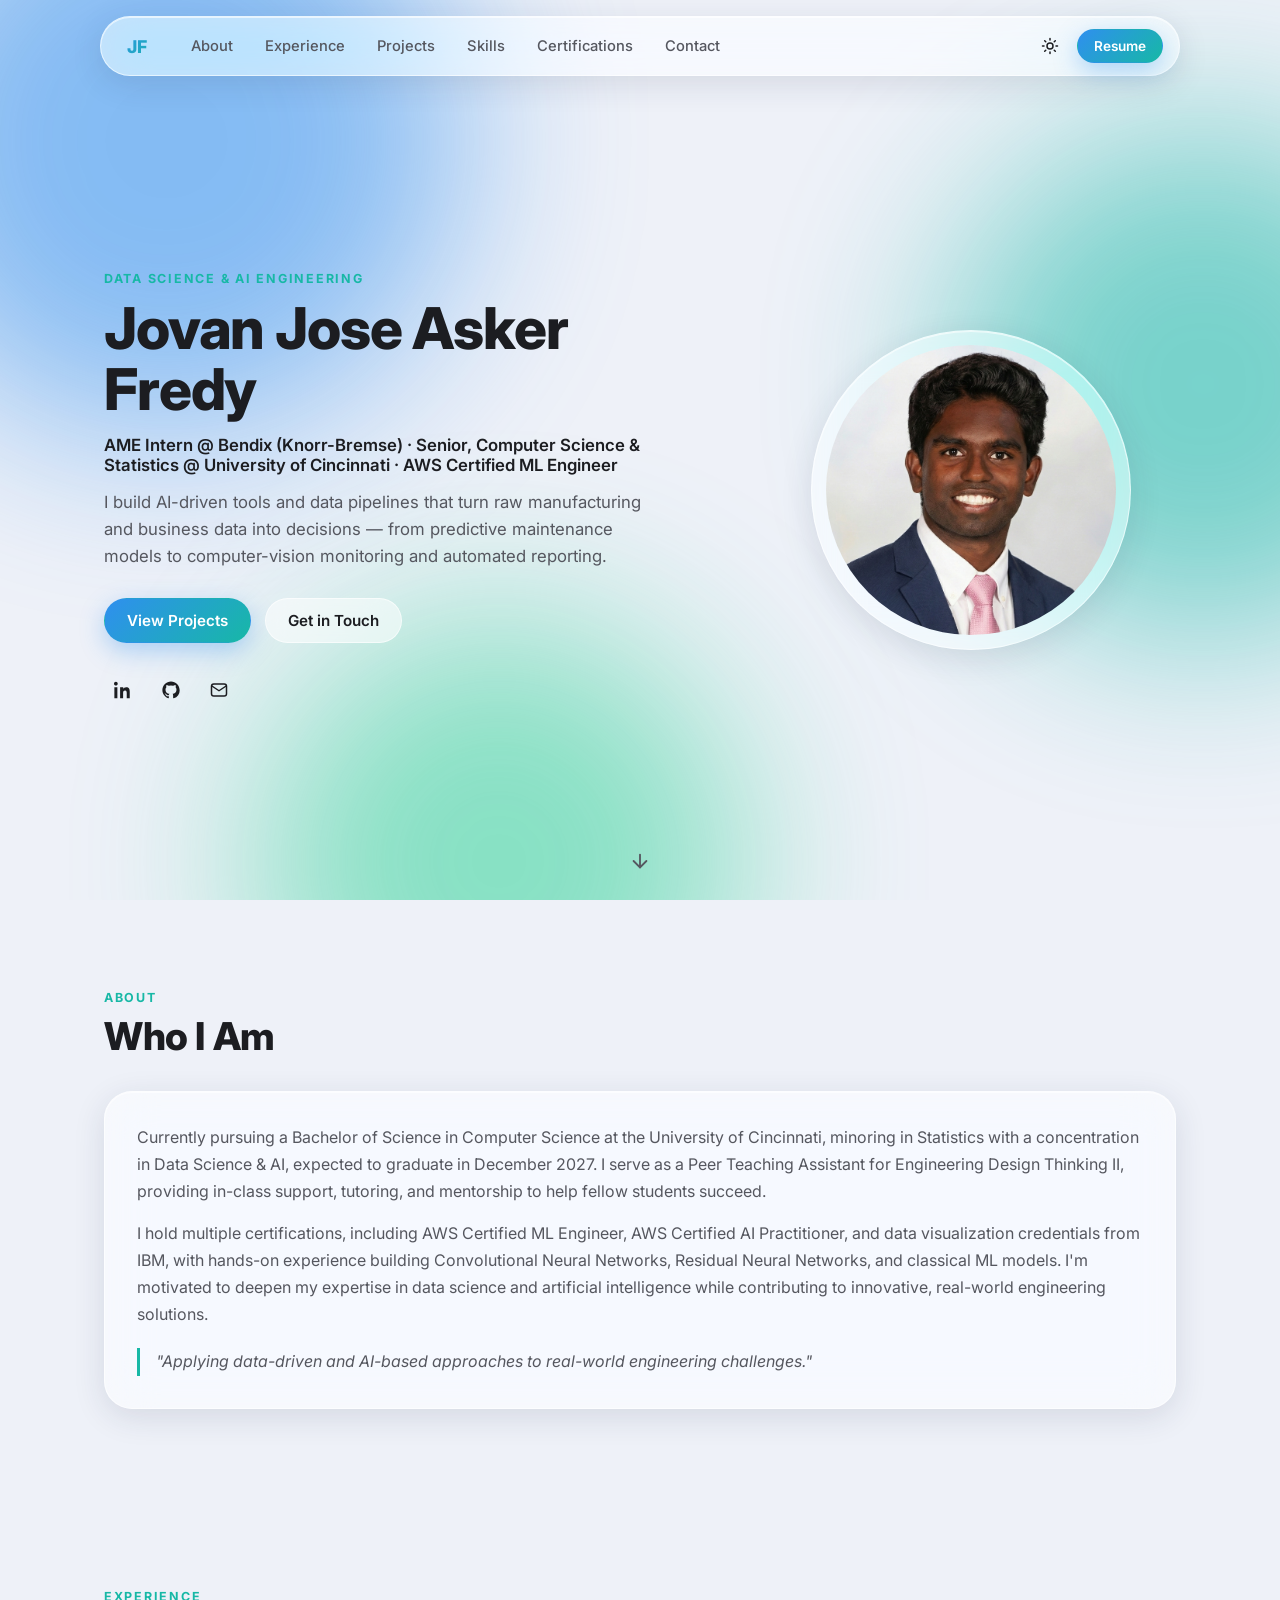
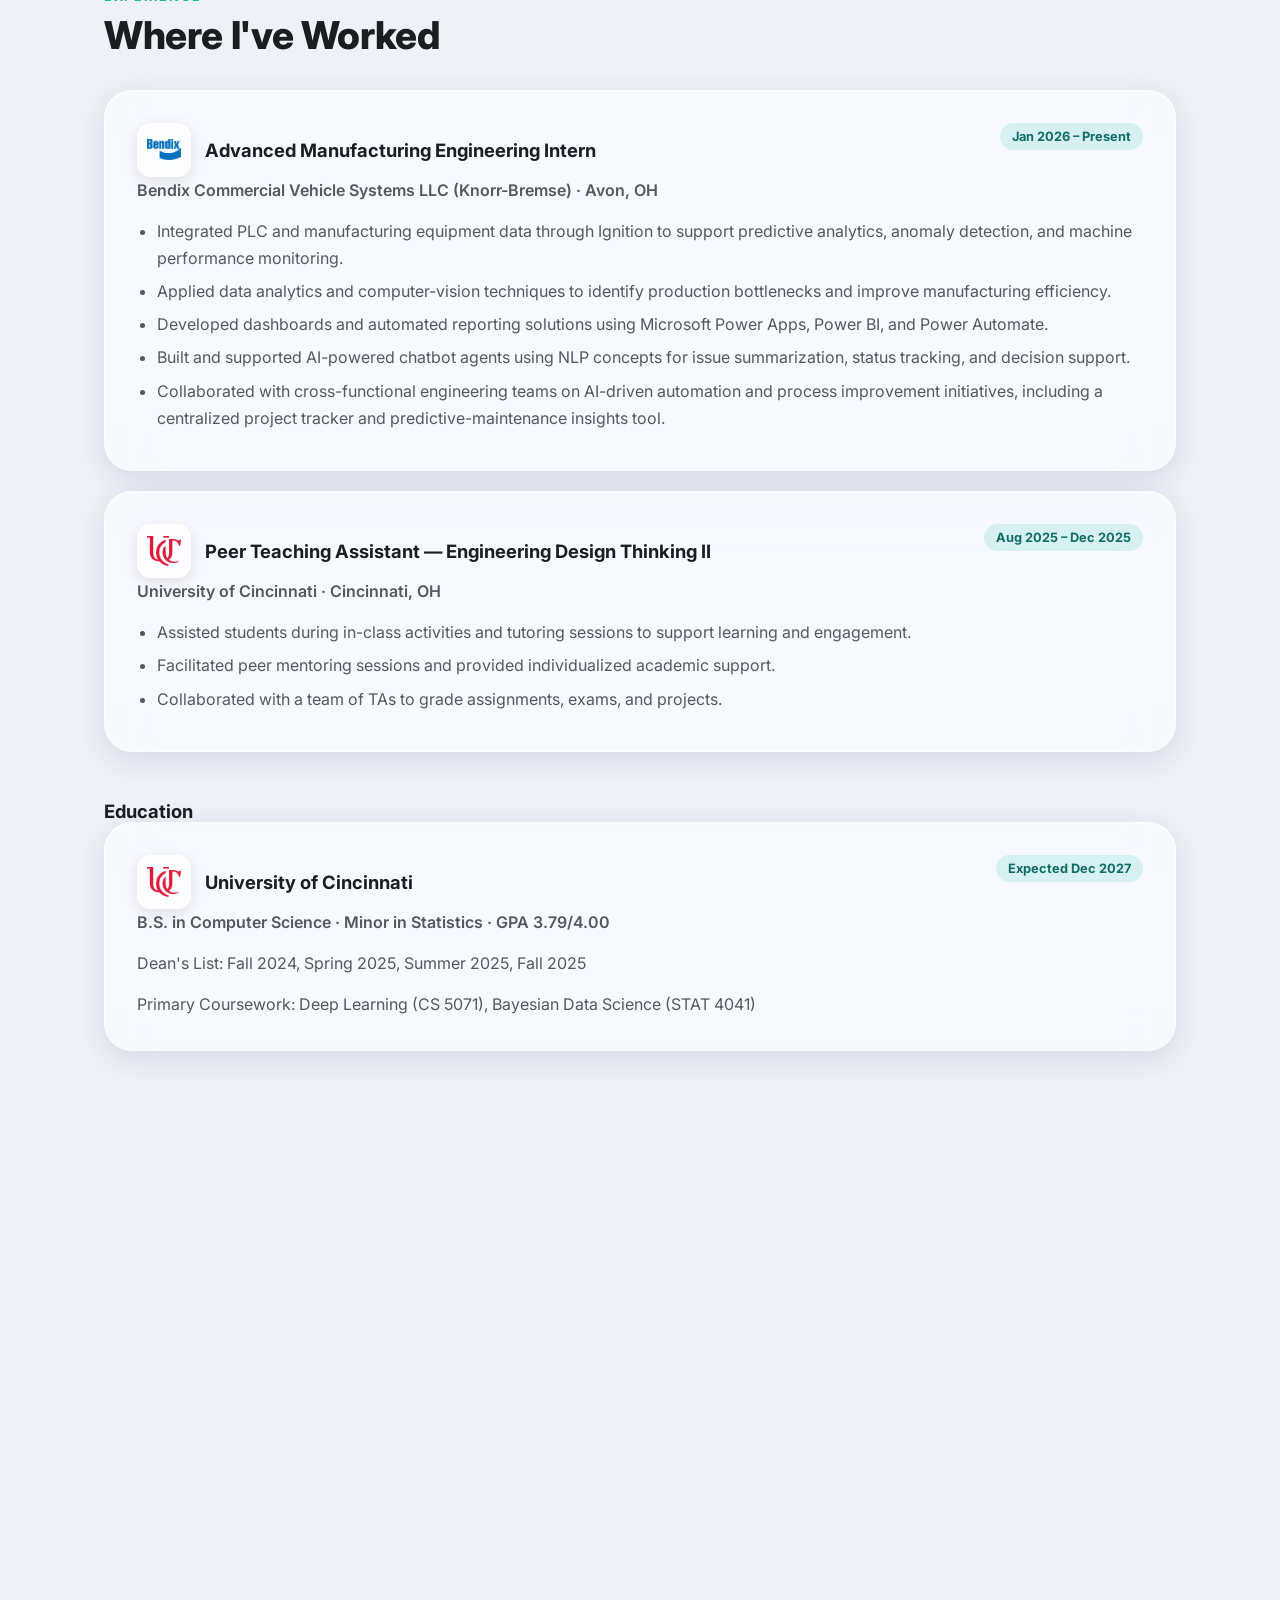
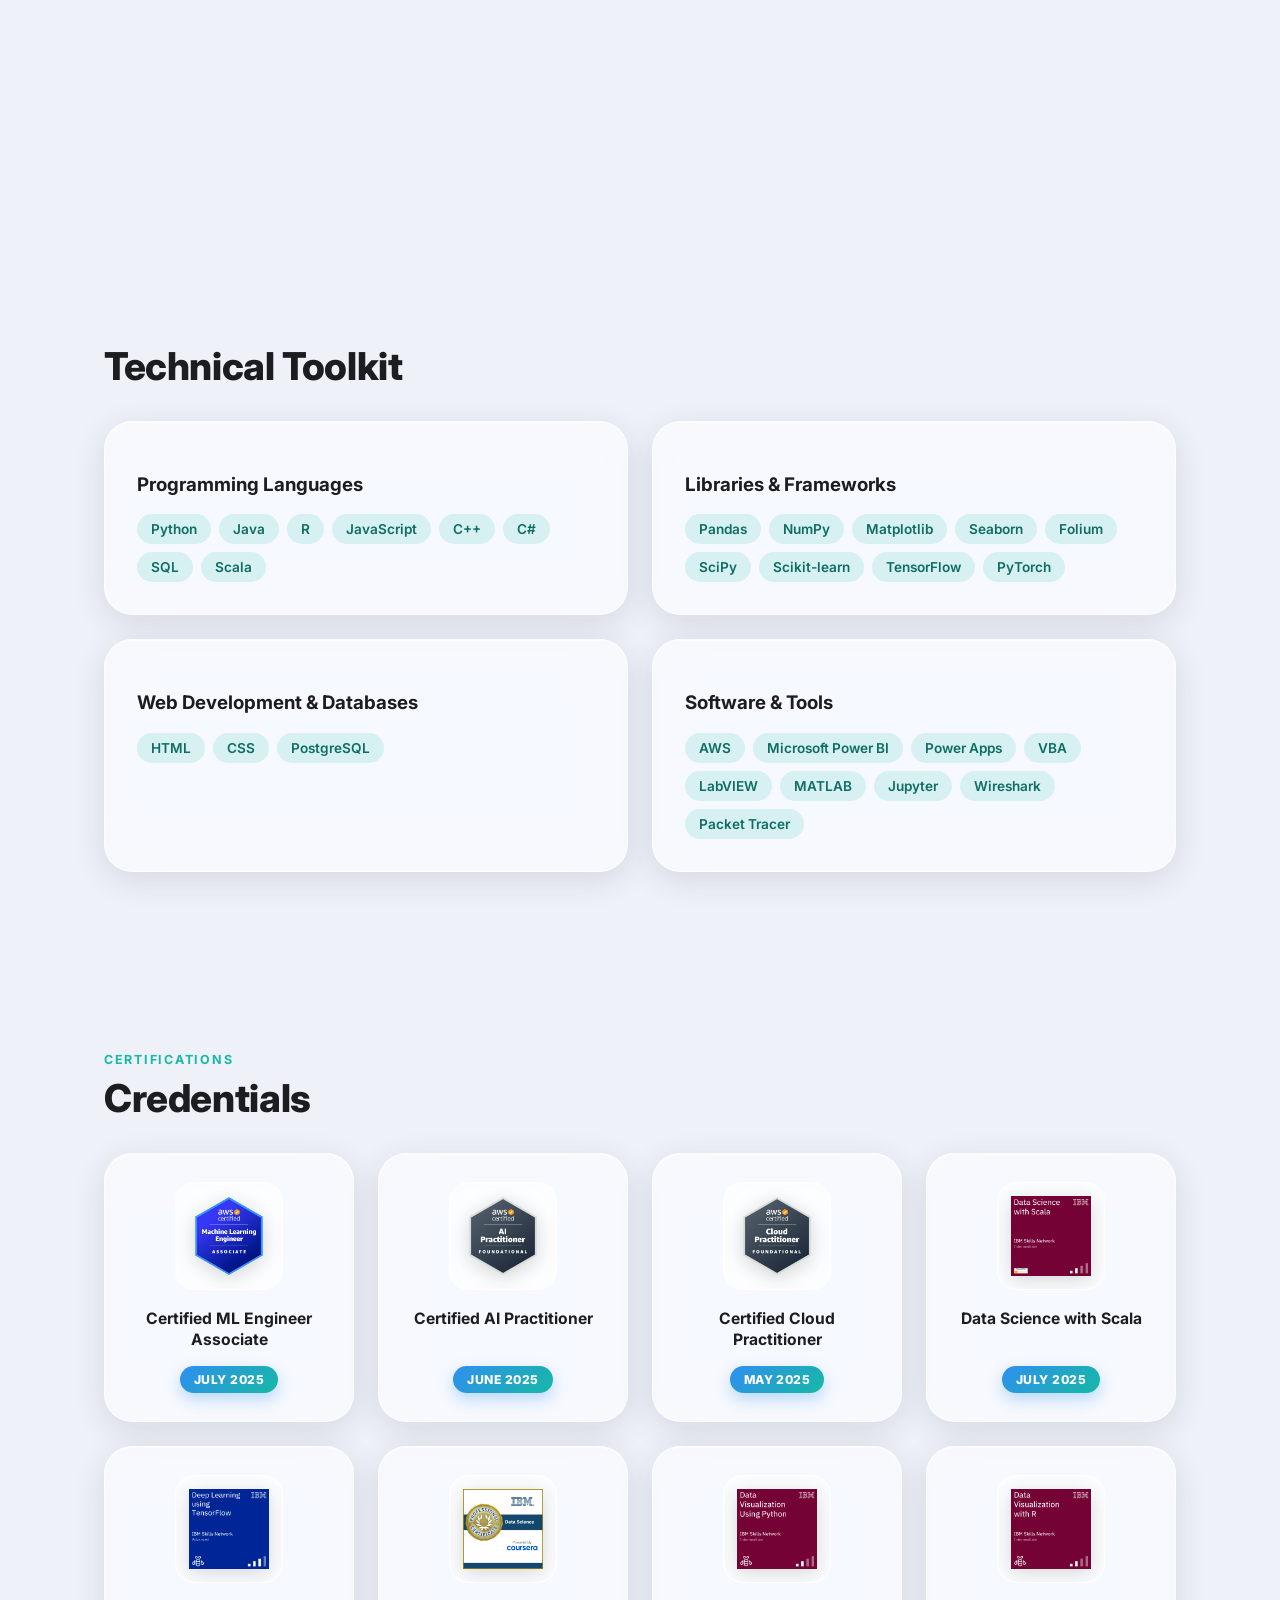
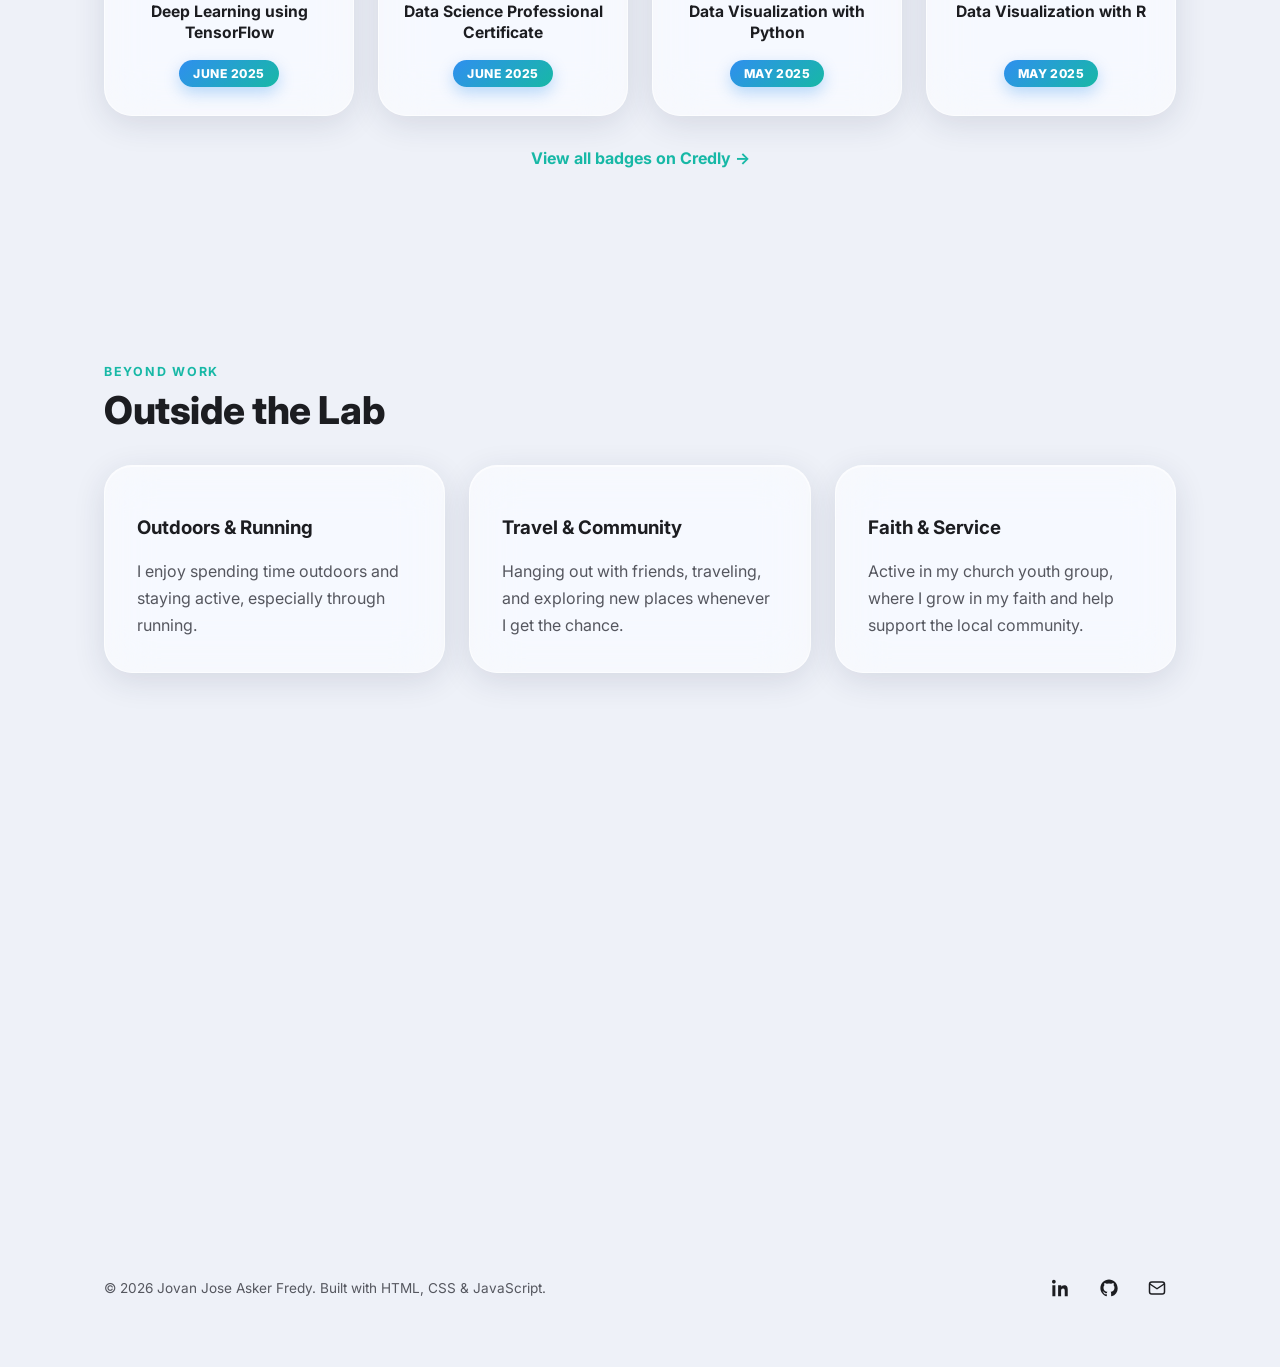
==== index.html @ 95e37590 "Link each cert badge to its specific Credly verification page Previously all 8 badges linked to the " ====
<!DOCTYPE html>
<html lang="en">
<head>
<meta charset="UTF-8">
<meta name="viewport" content="width=device-width, initial-scale=1.0">
<title>Jovan Jose Asker Fredy | Data Science &amp; AI Engineer</title>
<meta name="description" content="Portfolio of Jovan Jose Asker Fredy — Computer Science student at the University of Cincinnati, AWS Certified ML Engineer, and Advanced Manufacturing Engineering Intern at Bendix (Knorr-Bremse), specializing in AI, data science, and machine learning.">
<meta name="keywords" content="Jovan Jose Asker Fredy, Jovan Fredy, Jovan Asker, Data Scientist, AI Engineer, Machine Learning Engineer, University of Cincinnati, Bendix, Knorr-Bremse, AWS Certified, Computer Science">
<meta name="author" content="Jovan Jose Asker Fredy">
<meta name="robots" content="index, follow">
<link rel="canonical" href="https://jovanjose02.github.io/Personal_Projects/">

<!-- Open Graph -->
<meta property="og:type" content="profile">
<meta property="og:title" content="Jovan Jose Asker Fredy | Data Science & AI Engineer">
<meta property="og:description" content="Computer Science student at the University of Cincinnati, AWS Certified ML Engineer, and Advanced Manufacturing Engineering Intern at Bendix (Knorr-Bremse).">
<meta property="og:url" content="https://jovanjose02.github.io/Personal_Projects/">
<meta property="og:image" content="https://jovanjose02.github.io/Personal_Projects/assets/images/headshot-placeholder.svg">
<meta property="og:site_name" content="Jovan Jose Asker Fredy">

<!-- Twitter -->
<meta name="twitter:card" content="summary_large_image">
<meta name="twitter:title" content="Jovan Jose Asker Fredy | Data Science & AI Engineer">
<meta name="twitter:description" content="Computer Science student, AWS Certified ML Engineer, and AI/Data Science practitioner.">
<meta name="twitter:image" content="https://jovanjose02.github.io/Personal_Projects/assets/images/headshot-placeholder.svg">

<link rel="icon" type="image/svg+xml" href="assets/images/favicon.svg">
<link rel="stylesheet" href="assets/css/style.css">

<link rel="preconnect" href="https://fonts.googleapis.com">
<link rel="preconnect" href="https://fonts.gstatic.com" crossorigin>
<link href="https://fonts.googleapis.com/css2?family=Inter:wght@400;500;600;700;800&display=swap" rel="stylesheet">

<script type="application/ld+json">
{
  "@context": "https://schema.org",
  "@type": "Person",
  "name": "Jovan Jose Asker Fredy",
  "alternateName": "Jovan Fredy",
  "url": "https://jovanjose02.github.io/Personal_Projects/",
  "image": "https://jovanjose02.github.io/Personal_Projects/assets/images/headshot-placeholder.svg",
  "jobTitle": "Advanced Manufacturing Engineering Intern",
  "worksFor": {
    "@type": "Organization",
    "name": "Bendix Commercial Vehicle Systems (Knorr-Bremse)"
  },
  "alumniOf": {
    "@type": "CollegeOrUniversity",
    "name": "University of Cincinnati"
  },
  "email": "mailto:jovan.asker@gmail.com",
  "sameAs": [
    "https://www.linkedin.com/in/joseaskerfredy-jovan/",
    "https://github.com/JovanJose02",
    "https://www.credly.com/users/jovan-jose-asker-fredy/badges"
  ]
}
</script>
</head>
<body>

<div class="bg-aurora" aria-hidden="true">
  <span class="blob blob-1"></span>
  <span class="blob blob-2"></span>
  <span class="blob blob-3"></span>
</div>

<a class="skip-link" href="#main">Skip to content</a>

<header class="nav-wrap">
  <nav class="glass nav" aria-label="Primary">
    <a href="#top" class="brand">JF</a>
    <button class="nav-toggle" id="navToggle" aria-expanded="false" aria-controls="navLinks" aria-label="Toggle navigation menu">
      <span></span><span></span><span></span>
    </button>
    <ul class="nav-links" id="navLinks">
      <li><a href="#about">About</a></li>
      <li><a href="#experience">Experience</a></li>
      <li><a href="#projects">Projects</a></li>
      <li><a href="#skills">Skills</a></li>
      <li><a href="#certifications">Certifications</a></li>
      <li><a href="#contact">Contact</a></li>
    </ul>
    <div class="nav-actions">
      <button class="icon-btn" id="themeToggle" aria-label="Toggle light and dark mode" title="Toggle theme">
        <svg class="icon-sun" viewBox="0 0 24 24" fill="none" stroke="currentColor" stroke-width="2" stroke-linecap="round"><circle cx="12" cy="12" r="4"/><path d="M12 2v2M12 20v2M4.93 4.93l1.41 1.41M17.66 17.66l1.41 1.41M2 12h2M20 12h2M4.93 19.07l1.41-1.41M17.66 6.34l1.41-1.41"/></svg>
        <svg class="icon-moon" viewBox="0 0 24 24" fill="none" stroke="currentColor" stroke-width="2" stroke-linecap="round"><path d="M21 12.79A9 9 0 1 1 11.21 3 7 7 0 0 0 21 12.79Z"/></svg>
      </button>
      <a class="btn btn-primary btn-sm" href="assets/resume/resume.pdf" download>Resume</a>
    </div>
  </nav>
</header>

<main id="main">

  <!-- HERO -->
  <section class="hero" id="top">
    <div class="container hero-grid">
      <div class="hero-copy reveal">
        <p class="eyebrow">Data Science &amp; AI Engineering</p>
        <h1>Jovan Jose Asker Fredy</h1>
        <p class="hero-role">AME Intern @ Bendix (Knorr-Bremse) · Senior, Computer Science &amp; Statistics @ University of Cincinnati · AWS Certified ML Engineer</p>
        <p class="hero-desc">I build AI-driven tools and data pipelines that turn raw manufacturing and business data into decisions — from predictive maintenance models to computer-vision monitoring and automated reporting.</p>
        <div class="hero-cta">
          <a href="#projects" class="btn btn-primary">View Projects</a>
          <a href="#contact" class="btn btn-glass">Get in Touch</a>
        </div>
        <div class="social-row" aria-label="Social links">
          <a class="icon-btn" href="https://www.linkedin.com/in/joseaskerfredy-jovan/" target="_blank" rel="noopener" aria-label="LinkedIn">
            <svg viewBox="0 0 24 24" fill="currentColor"><path d="M4.98 3.5C4.98 4.88 3.87 6 2.5 6S0 4.88 0 3.5 1.12 1 2.5 1s2.48 1.12 2.48 2.5zM.5 8.25h4V23h-4V8.25zM8.5 8.25h3.83v2.02h.05c.53-1 1.84-2.06 3.79-2.06 4.06 0 4.81 2.67 4.81 6.14V23h-4v-6.75c0-1.61-.03-3.68-2.24-3.68-2.25 0-2.6 1.75-2.6 3.56V23h-4V8.25z"/></svg>
          </a>
          <a class="icon-btn" href="https://github.com/JovanJose02" target="_blank" rel="noopener" aria-label="GitHub">
            <svg viewBox="0 0 24 24" fill="currentColor"><path d="M12 .5C5.73.5.5 5.73.5 12c0 5.08 3.29 9.39 7.86 10.91.57.1.78-.25.78-.55v-2.1c-3.2.7-3.87-1.36-3.87-1.36-.53-1.33-1.29-1.69-1.29-1.69-1.05-.72.08-.7.08-.7 1.16.08 1.77 1.19 1.77 1.19 1.03 1.77 2.7 1.26 3.36.96.1-.75.4-1.26.73-1.55-2.55-.29-5.24-1.28-5.24-5.68 0-1.25.45-2.28 1.18-3.08-.12-.29-.51-1.46.11-3.04 0 0 .96-.31 3.15 1.18a10.9 10.9 0 0 1 5.74 0c2.19-1.49 3.15-1.18 3.15-1.18.62 1.58.23 2.75.11 3.04.74.8 1.18 1.83 1.18 3.08 0 4.41-2.69 5.38-5.25 5.67.41.36.78 1.06.78 2.14v3.17c0 .3.21.66.79.55A10.51 10.51 0 0 0 23.5 12C23.5 5.73 18.27.5 12 .5z"/></svg>
          </a>
          <a class="icon-btn" href="mailto:jovan.asker@gmail.com" aria-label="Email">
            <svg viewBox="0 0 24 24" fill="none" stroke="currentColor" stroke-width="2" stroke-linecap="round" stroke-linejoin="round"><rect x="2" y="4" width="20" height="16" rx="3"/><path d="m3 7 9 6 9-6"/></svg>
          </a>
        </div>
      </div>
      <div class="hero-visual reveal">
        <div class="glass avatar-frame">
          <img src="assets/images/headshot-placeholder.svg" alt="Jovan Jose Asker Fredy" id="headshotImg" width="320" height="320">
        </div>
      </div>
    </div>
    <a href="#about" class="scroll-cue" aria-label="Scroll to About section">
      <svg viewBox="0 0 24 24" fill="none" stroke="currentColor" stroke-width="2" stroke-linecap="round"><path d="M12 5v14M5 12l7 7 7-7"/></svg>
    </a>
  </section>

  <!-- ABOUT -->
  <section class="section" id="about">
    <div class="container">
      <p class="eyebrow reveal">About</p>
      <h2 class="reveal">Who I Am</h2>
      <div class="glass panel reveal">
        <p>Currently pursuing a Bachelor of Science in Computer Science at the University of Cincinnati, minoring in Statistics with a concentration in Data Science &amp; AI, expected to graduate in December 2027. I serve as a Peer Teaching Assistant for Engineering Design Thinking II, providing in-class support, tutoring, and mentorship to help fellow students succeed.</p>
        <p>I hold multiple certifications, including AWS Certified ML Engineer, AWS Certified AI Practitioner, and data visualization credentials from IBM, with hands-on experience building Convolutional Neural Networks, Residual Neural Networks, and classical ML models. I'm motivated to deepen my expertise in data science and artificial intelligence while contributing to innovative, real-world engineering solutions.</p>
        <p class="quote">"Applying data-driven and AI-based approaches to real-world engineering challenges."</p>
      </div>
    </div>
  </section>

  <!-- EXPERIENCE -->
  <section class="section" id="experience">
    <div class="container">
      <p class="eyebrow reveal">Experience</p>
      <h2 class="reveal">Where I've Worked</h2>
      <div class="timeline">
        <div class="glass panel timeline-item reveal">
          <div class="timeline-head">
            <div class="timeline-heading">
              <span class="org-logo"><img src="assets/images/logos/bendix.png" alt="Bendix logo" loading="lazy"></span>
              <h3>Advanced Manufacturing Engineering Intern</h3>
            </div>
            <span class="badge">Jan 2026 – Present</span>
          </div>
          <p class="timeline-org">Bendix Commercial Vehicle Systems LLC (Knorr-Bremse) · Avon, OH</p>
          <ul>
            <li>Integrated PLC and manufacturing equipment data through Ignition to support predictive analytics, anomaly detection, and machine performance monitoring.</li>
            <li>Applied data analytics and computer-vision techniques to identify production bottlenecks and improve manufacturing efficiency.</li>
            <li>Developed dashboards and automated reporting solutions using Microsoft Power Apps, Power BI, and Power Automate.</li>
            <li>Built and supported AI-powered chatbot agents using NLP concepts for issue summarization, status tracking, and decision support.</li>
            <li>Collaborated with cross-functional engineering teams on AI-driven automation and process improvement initiatives, including a centralized project tracker and predictive-maintenance insights tool.</li>
          </ul>
        </div>
        <div class="glass panel timeline-item reveal">
          <div class="timeline-head">
            <div class="timeline-heading">
              <span class="org-logo"><img src="assets/images/logos/uc.png" alt="University of Cincinnati logo" loading="lazy"></span>
              <h3>Peer Teaching Assistant — Engineering Design Thinking II</h3>
            </div>
            <span class="badge">Aug 2025 – Dec 2025</span>
          </div>
          <p class="timeline-org">University of Cincinnati · Cincinnati, OH</p>
          <ul>
            <li>Assisted students during in-class activities and tutoring sessions to support learning and engagement.</li>
            <li>Facilitated peer mentoring sessions and provided individualized academic support.</li>
            <li>Collaborated with a team of TAs to grade assignments, exams, and projects.</li>
          </ul>
        </div>
      </div>

      <div class="edu-block reveal">
        <h3 class="edu-title">Education</h3>
        <div class="glass panel">
          <div class="timeline-head">
            <div class="timeline-heading">
              <span class="org-logo"><img src="assets/images/logos/uc.png" alt="University of Cincinnati logo" loading="lazy"></span>
              <h3>University of Cincinnati</h3>
            </div>
            <span class="badge">Expected Dec 2027</span>
          </div>
          <p class="timeline-org">B.S. in Computer Science · Minor in Statistics · GPA 3.79/4.00</p>
          <p>Dean's List: Fall 2024, Spring 2025, Summer 2025, Fall 2025</p>
          <p>Primary Coursework: Deep Learning (CS 5071), Bayesian Data Science (STAT 4041)</p>
        </div>
      </div>
    </div>
  </section>

  <!-- PROJECTS -->
  <section class="section" id="projects">
    <div class="container">
      <p class="eyebrow reveal">Projects</p>
      <h2 class="reveal">Selected Work</h2>
      <div class="grid grid-3">
        <a class="glass panel card reveal" href="https://github.com/JovanJose02/DeepLearning_Projects" target="_blank" rel="noopener">
          <span class="card-tag">Deep Learning</span>
          <h3>Convolutional Neural Networks</h3>
          <p>Built and compared Logistic Regression, DNN, CNN, VGG-like, and ResNet models on 70,000 MNIST images, using the Adam optimizer, early stopping, and dropout to boost convergence. Custom ResNet achieved F1 = 0.9938, AUC = 0.99995.</p>
          <span class="card-link">View on GitHub →</span>
        </a>
        <a class="glass panel card reveal" href="https://github.com/JovanJose02/DeepLearning_Projects" target="_blank" rel="noopener">
          <span class="card-tag">Deep Learning</span>
          <h3>Linear Regression &amp; Deep Neural Networks</h3>
          <p>Compared linear regression against multi-layer DNNs (ReLU, dropout, batch normalization) to predict cancer mortality rates from 3,047 samples / 30 features. Best DNN-30-8 model reached R² = 0.8703, MSE = 103.0, beating the linear baseline (R² = 0.7902).</p>
          <span class="card-link">View on GitHub →</span>
        </a>
        <a class="glass panel card reveal" href="https://github.com/JovanJose02/EDA-ML-Projects" target="_blank" rel="noopener">
          <span class="card-tag">Machine Learning</span>
          <h3>EDA &amp; ML Classification Models</h3>
          <p>Performed exploratory data analysis and feature engineering on an academic performance dataset, then tuned Random Forest, XGBoost, SVM, and Logistic Regression models via GridSearchCV / 5-fold CV, reaching 97% accuracy, and used SHAP values to identify top predictors.</p>
          <span class="card-link">View on GitHub →</span>
        </a>
      </div>
    </div>
  </section>

  <!-- SKILLS -->
  <section class="section" id="skills">
    <div class="container">
      <p class="eyebrow reveal">Skills</p>
      <h2 class="reveal">Technical Toolkit</h2>
      <div class="grid grid-2">
        <div class="glass panel reveal">
          <h3>Programming Languages</h3>
          <div class="chips">
            <span class="chip">Python</span><span class="chip">Java</span><span class="chip">R</span><span class="chip">JavaScript</span><span class="chip">C++</span><span class="chip">C#</span><span class="chip">SQL</span><span class="chip">Scala</span>
          </div>
        </div>
        <div class="glass panel reveal">
          <h3>Libraries &amp; Frameworks</h3>
          <div class="chips">
            <span class="chip">Pandas</span><span class="chip">NumPy</span><span class="chip">Matplotlib</span><span class="chip">Seaborn</span><span class="chip">Folium</span><span class="chip">SciPy</span><span class="chip">Scikit-learn</span><span class="chip">TensorFlow</span><span class="chip">PyTorch</span>
          </div>
        </div>
        <div class="glass panel reveal">
          <h3>Web Development &amp; Databases</h3>
          <div class="chips">
            <span class="chip">HTML</span><span class="chip">CSS</span><span class="chip">PostgreSQL</span>
          </div>
        </div>
        <div class="glass panel reveal">
          <h3>Software &amp; Tools</h3>
          <div class="chips">
            <span class="chip">AWS</span><span class="chip">Microsoft Power BI</span><span class="chip">Power Apps</span><span class="chip">VBA</span><span class="chip">LabVIEW</span><span class="chip">MATLAB</span><span class="chip">Jupyter</span><span class="chip">Wireshark</span><span class="chip">Packet Tracer</span>
          </div>
        </div>
      </div>
    </div>
  </section>

  <!-- CERTIFICATIONS -->
  <section class="section" id="certifications">
    <div class="container">
      <p class="eyebrow reveal">Certifications</p>
      <h2 class="reveal">Credentials</h2>
      <div class="grid grid-4">
        <div class="glass panel cert reveal">
          <a class="cert-badge-link" href="https://www.credly.com/badges/e976d057-4bdb-4972-bc5f-f4a504aabfb8" target="_blank" rel="noopener" aria-label="View Certified ML Engineer Associate badge on Credly">
            <img class="cert-badge" src="assets/images/certs/aws-certified-machine-learning-engineer-associate.png" alt="AWS Certified Machine Learning Engineer Associate badge" width="120" height="120" loading="lazy">
          </a>
          <h3>Certified ML Engineer Associate</h3>
          <span class="cert-date">July 2025</span>
        </div>
        <div class="glass panel cert reveal">
          <a class="cert-badge-link" href="https://www.credly.com/badges/2208683c-f035-4ab8-85e7-a171f4a61e42" target="_blank" rel="noopener" aria-label="View Certified AI Practitioner badge on Credly">
            <img class="cert-badge" src="assets/images/certs/aws-certified-ai-practitioner.png" alt="AWS Certified AI Practitioner badge" width="120" height="120" loading="lazy">
          </a>
          <h3>Certified AI Practitioner</h3>
          <span class="cert-date">June 2025</span>
        </div>
        <div class="glass panel cert reveal">
          <a class="cert-badge-link" href="https://www.credly.com/badges/18ab0a8b-3bd1-4231-9103-4aac8fada0cc" target="_blank" rel="noopener" aria-label="View Certified Cloud Practitioner badge on Credly">
            <img class="cert-badge" src="assets/images/certs/aws-certified-cloud-practitioner.png" alt="AWS Certified Cloud Practitioner badge" width="120" height="120" loading="lazy">
          </a>
          <h3>Certified Cloud Practitioner</h3>
          <span class="cert-date">May 2025</span>
        </div>
        <div class="glass panel cert reveal">
          <a class="cert-badge-link" href="https://www.credly.com/badges/123a174d-f602-41b0-a0c1-355d935164de" target="_blank" rel="noopener" aria-label="View Data Science with Scala badge on Credly">
            <img class="cert-badge" src="assets/images/certs/data-science-with-scala.png" alt="IBM Data Science with Scala badge" width="120" height="120" loading="lazy">
          </a>
          <h3>Data Science with Scala</h3>
          <span class="cert-date">July 2025</span>
        </div>
        <div class="glass panel cert reveal">
          <a class="cert-badge-link" href="https://www.credly.com/badges/7945d3ef-bd39-4cff-adb9-24ebd463eeb4" target="_blank" rel="noopener" aria-label="View Deep Learning using TensorFlow badge on Credly">
            <img class="cert-badge" src="assets/images/certs/deep-learning-using-tensorflow.png" alt="IBM Deep Learning using TensorFlow badge" width="120" height="120" loading="lazy">
          </a>
          <h3>Deep Learning using TensorFlow</h3>
          <span class="cert-date">June 2025</span>
        </div>
        <div class="glass panel cert reveal">
          <a class="cert-badge-link" href="https://www.credly.com/badges/639ba49f-b3da-4398-ba02-2bc4e03fe735" target="_blank" rel="noopener" aria-label="View Data Science Professional Certificate badge on Credly">
            <img class="cert-badge" src="assets/images/certs/ibm-data-science-professional-certificate-v3.png" alt="IBM Data Science Professional Certificate badge" width="120" height="120" loading="lazy">
          </a>
          <h3>Data Science Professional Certificate</h3>
          <span class="cert-date">June 2025</span>
        </div>
        <div class="glass panel cert reveal">
          <a class="cert-badge-link" href="https://www.credly.com/badges/c1b34f5b-f3dd-46c3-b747-15694c911b31" target="_blank" rel="noopener" aria-label="View Data Visualization with Python badge on Credly">
            <img class="cert-badge" src="assets/images/certs/data-visualization-using-python.png" alt="IBM Data Visualization with Python badge" width="120" height="120" loading="lazy">
          </a>
          <h3>Data Visualization with Python</h3>
          <span class="cert-date">May 2025</span>
        </div>
        <div class="glass panel cert reveal">
          <a class="cert-badge-link" href="https://www.credly.com/badges/fe167be9-6097-4015-a4c3-c5c3598214b6" target="_blank" rel="noopener" aria-label="View Data Visualization with R badge on Credly">
            <img class="cert-badge" src="assets/images/certs/data-visualization-with-r.png" alt="IBM Data Visualization with R badge" width="120" height="120" loading="lazy">
          </a>
          <h3>Data Visualization with R</h3>
          <span class="cert-date">May 2025</span>
        </div>
      </div>
      <p class="cert-cta reveal"><a href="https://www.credly.com/users/jovan-jose-asker-fredy/badges" target="_blank" rel="noopener">View all badges on Credly →</a></p>
    </div>
  </section>

  <!-- BEYOND WORK -->
  <section class="section" id="beyond">
    <div class="container">
      <p class="eyebrow reveal">Beyond Work</p>
      <h2 class="reveal">Outside the Lab</h2>
      <div class="grid grid-3">
        <div class="glass panel reveal">
          <h3>Outdoors &amp; Running</h3>
          <p>I enjoy spending time outdoors and staying active, especially through running.</p>
        </div>
        <div class="glass panel reveal">
          <h3>Travel &amp; Community</h3>
          <p>Hanging out with friends, traveling, and exploring new places whenever I get the chance.</p>
        </div>
        <div class="glass panel reveal">
          <h3>Faith &amp; Service</h3>
          <p>Active in my church youth group, where I grow in my faith and help support the local community.</p>
        </div>
      </div>
    </div>
  </section>

  <!-- CONTACT -->
  <section class="section" id="contact">
    <div class="container">
      <p class="eyebrow reveal">Contact</p>
      <h2 class="reveal">Let's Connect</h2>
      <div class="glass panel contact-panel reveal">
        <p>I'm actively open to data science, machine learning, and AI engineering opportunities. Feel free to reach out — I'd love to talk.</p>
        <div class="contact-links">
          <a class="btn btn-primary" href="mailto:jovan.asker@gmail.com">Email Me</a>
          <a class="btn btn-glass" href="https://www.linkedin.com/in/joseaskerfredy-jovan/" target="_blank" rel="noopener">LinkedIn</a>
          <a class="btn btn-glass" href="https://github.com/JovanJose02" target="_blank" rel="noopener">GitHub</a>
        </div>
      </div>
    </div>
  </section>

</main>

<footer class="footer">
  <div class="container footer-inner">
    <p>© <span id="year"></span> Jovan Jose Asker Fredy. Built with HTML, CSS &amp; JavaScript.</p>
    <div class="social-row">
      <a class="icon-btn" href="https://www.linkedin.com/in/joseaskerfredy-jovan/" target="_blank" rel="noopener" aria-label="LinkedIn">
        <svg viewBox="0 0 24 24" fill="currentColor"><path d="M4.98 3.5C4.98 4.88 3.87 6 2.5 6S0 4.88 0 3.5 1.12 1 2.5 1s2.48 1.12 2.48 2.5zM.5 8.25h4V23h-4V8.25zM8.5 8.25h3.83v2.02h.05c.53-1 1.84-2.06 3.79-2.06 4.06 0 4.81 2.67 4.81 6.14V23h-4v-6.75c0-1.61-.03-3.68-2.24-3.68-2.25 0-2.6 1.75-2.6 3.56V23h-4V8.25z"/></svg>
      </a>
      <a class="icon-btn" href="https://github.com/JovanJose02" target="_blank" rel="noopener" aria-label="GitHub">
        <svg viewBox="0 0 24 24" fill="currentColor"><path d="M12 .5C5.73.5.5 5.73.5 12c0 5.08 3.29 9.39 7.86 10.91.57.1.78-.25.78-.55v-2.1c-3.2.7-3.87-1.36-3.87-1.36-.53-1.33-1.29-1.69-1.29-1.69-1.05-.72.08-.7.08-.7 1.16.08 1.77 1.19 1.77 1.19 1.03 1.77 2.7 1.26 3.36.96.1-.75.4-1.26.73-1.55-2.55-.29-5.24-1.28-5.24-5.68 0-1.25.45-2.28 1.18-3.08-.12-.29-.51-1.46.11-3.04 0 0 .96-.31 3.15 1.18a10.9 10.9 0 0 1 5.74 0c2.19-1.49 3.15-1.18 3.15-1.18.62 1.58.23 2.75.11 3.04.74.8 1.18 1.83 1.18 3.08 0 4.41-2.69 5.38-5.25 5.67.41.36.78 1.06.78 2.14v3.17c0 .3.21.66.79.55A10.51 10.51 0 0 0 23.5 12C23.5 5.73 18.27.5 12 .5z"/></svg>
      </a>
      <a class="icon-btn" href="mailto:jovan.asker@gmail.com" aria-label="Email">
        <svg viewBox="0 0 24 24" fill="none" stroke="currentColor" stroke-width="2" stroke-linecap="round" stroke-linejoin="round"><rect x="2" y="4" width="20" height="16" rx="3"/><path d="m3 7 9 6 9-6"/></svg>
      </a>
    </div>
  </div>
</footer>

<script src="assets/js/main.js"></script>
</body>
</html>
---- assets/css/style.css ----
/* =========================================================
   Jovan Jose Asker Fredy — Portfolio
   Apple "Liquid Glass" inspired design system
   ========================================================= */

:root {
  --font-sans: 'Inter', -apple-system, BlinkMacSystemFont, 'SF Pro Display', 'Segoe UI', Roboto, Helvetica, Arial, sans-serif;

  --accent-1: #2F8FEF;
  --accent-2: #17B8A6;
  --accent-3: #34D399;

  --radius-lg: 28px;
  --radius-md: 20px;
  --radius-sm: 14px;
  --radius-pill: 999px;

  --ease: cubic-bezier(.2,.8,.2,1);

  /* Light theme */
  --bg: #eef1f8;
  --text: #1c1d21;
  --text-muted: #55575f;
  --glass-bg: rgba(255,255,255,0.55);
  --glass-bg-strong: rgba(255,255,255,0.72);
  --glass-border: rgba(255,255,255,0.6);
  --glass-shadow: 0 8px 32px rgba(31,38,71,0.12), inset 0 1px 0 rgba(255,255,255,0.6);
  --nav-bg: rgba(255,255,255,0.55);
  --chip-bg: rgba(23,184,166,0.14);
  --chip-text: #0f6d63;
}

:root[data-theme="dark"] {
  --bg: #0b0d12;
  --text: #f2f3f6;
  --text-muted: #a6a9b4;
  --glass-bg: rgba(28,30,38,0.55);
  --glass-bg-strong: rgba(28,30,38,0.72);
  --glass-border: rgba(255,255,255,0.12);
  --glass-shadow: 0 8px 32px rgba(0,0,0,0.45), inset 0 1px 0 rgba(255,255,255,0.06);
  --nav-bg: rgba(20,21,27,0.55);
  --chip-bg: rgba(52,211,153,0.18);
  --chip-text: #8ff0c8;
}

@media (prefers-color-scheme: dark) {
  :root:not([data-theme="light"]) {
    --bg: #0b0d12;
    --text: #f2f3f6;
    --text-muted: #a6a9b4;
    --glass-bg: rgba(28,30,38,0.55);
    --glass-bg-strong: rgba(28,30,38,0.72);
    --glass-border: rgba(255,255,255,0.12);
    --glass-shadow: 0 8px 32px rgba(0,0,0,0.45), inset 0 1px 0 rgba(255,255,255,0.06);
    --nav-bg: rgba(20,21,27,0.55);
    --chip-bg: rgba(139,107,242,0.18);
    --chip-text: #c9bcfb;
  }
}

* { box-sizing: border-box; }
html { scroll-behavior: smooth; }

body {
  margin: 0;
  font-family: var(--font-sans);
  background: var(--bg);
  color: var(--text);
  -webkit-font-smoothing: antialiased;
  overflow-x: hidden;
}

img { max-width: 100%; display: block; }

.container {
  width: 100%;
  max-width: 1120px;
  margin: 0 auto;
  padding: 0 24px;
}

.skip-link {
  position: absolute;
  left: -999px;
  top: 0;
  background: var(--glass-bg-strong);
  color: var(--text);
  padding: 10px 16px;
  border-radius: var(--radius-sm);
  z-index: 1000;
}
.skip-link:focus { left: 16px; top: 16px; }

/* ---------- Aurora background ---------- */
.bg-aurora {
  position: fixed;
  inset: 0;
  z-index: -1;
  overflow: hidden;
  background: var(--bg);
}
.blob {
  position: absolute;
  border-radius: 50%;
  filter: blur(90px);
  opacity: 0.55;
  will-change: transform;
}
.blob-1 { width: 46vw; height: 46vw; top: -12vw; left: -10vw; background: var(--accent-1); animation: float1 22s ease-in-out infinite; }
.blob-2 { width: 40vw; height: 40vw; top: 10vw; right: -14vw; background: var(--accent-2); animation: float2 26s ease-in-out infinite; }
.blob-3 { width: 38vw; height: 38vw; bottom: -16vw; left: 20vw; background: var(--accent-3); animation: float3 30s ease-in-out infinite; }

@keyframes float1 { 0%,100% { transform: translate(0,0) scale(1);} 50% { transform: translate(4vw, 6vw) scale(1.08);} }
@keyframes float2 { 0%,100% { transform: translate(0,0) scale(1);} 50% { transform: translate(-5vw, 4vw) scale(1.1);} }
@keyframes float3 { 0%,100% { transform: translate(0,0) scale(1);} 50% { transform: translate(3vw, -5vw) scale(1.05);} }

@media (prefers-reduced-motion: reduce) {
  html { scroll-behavior: auto; }
  .blob { animation: none; }
}

/* ---------- Glass core ---------- */
.glass {
  background: var(--glass-bg);
  border: 1px solid var(--glass-border);
  box-shadow: var(--glass-shadow);
  backdrop-filter: blur(24px) saturate(180%);
  -webkit-backdrop-filter: blur(24px) saturate(180%);
}

.panel {
  border-radius: var(--radius-lg);
  padding: 32px;
}

/* ---------- Nav ---------- */
.nav-wrap {
  position: fixed;
  top: 16px;
  left: 0;
  right: 0;
  z-index: 100;
  display: flex;
  justify-content: center;
  padding: 0 16px;
}
.nav {
  width: 100%;
  max-width: 1080px;
  display: flex;
  align-items: center;
  gap: 20px;
  padding: 10px 16px;
  border-radius: var(--radius-pill);
  background: var(--nav-bg);
}
.brand {
  font-weight: 800;
  font-size: 1.1rem;
  text-decoration: none;
  color: var(--text);
  background: linear-gradient(135deg, var(--accent-1), var(--accent-2));
  -webkit-background-clip: text;
  background-clip: text;
  -webkit-text-fill-color: transparent;
  padding: 6px 10px;
}
.nav-links {
  list-style: none;
  display: flex;
  gap: 4px;
  margin: 0;
  padding: 0;
  flex: 1;
}
.nav-links a {
  display: inline-block;
  padding: 8px 14px;
  border-radius: var(--radius-pill);
  color: var(--text-muted);
  text-decoration: none;
  font-size: 0.92rem;
  font-weight: 500;
  transition: background 0.2s var(--ease), color 0.2s var(--ease);
}
.nav-links a:hover, .nav-links a.active {
  background: var(--chip-bg);
  color: var(--text);
}
.nav-actions { display: flex; align-items: center; gap: 8px; }

.nav-toggle {
  display: none;
  flex-direction: column;
  justify-content: center;
  gap: 4px;
  width: 36px;
  height: 36px;
  border: none;
  border-radius: var(--radius-pill);
  background: transparent;
  cursor: pointer;
}
.nav-toggle span {
  display: block;
  width: 18px;
  height: 2px;
  background: var(--text);
  margin: 0 auto;
  border-radius: 2px;
}

/* ---------- Buttons ---------- */
.btn {
  display: inline-flex;
  align-items: center;
  justify-content: center;
  gap: 8px;
  padding: 12px 22px;
  border-radius: var(--radius-pill);
  font-weight: 600;
  font-size: 0.95rem;
  text-decoration: none;
  border: 1px solid transparent;
  cursor: pointer;
  transition: transform 0.2s var(--ease), box-shadow 0.2s var(--ease), background 0.2s var(--ease);
}
.btn:hover { transform: translateY(-2px); }
.btn-primary {
  color: #fff;
  background: linear-gradient(135deg, var(--accent-1), var(--accent-2));
  box-shadow: 0 8px 24px rgba(47,143,239,0.35);
}
.btn-primary:hover { box-shadow: 0 12px 28px rgba(47,143,239,0.45); }
.btn-glass {
  color: var(--text);
  background: var(--glass-bg);
  border: 1px solid var(--glass-border);
  backdrop-filter: blur(16px);
}
.btn-sm { padding: 8px 16px; font-size: 0.85rem; }

.icon-btn {
  display: inline-flex;
  align-items: center;
  justify-content: center;
  width: 38px;
  height: 38px;
  border-radius: 50%;
  color: var(--text);
  background: transparent;
  border: 1px solid transparent;
  cursor: pointer;
  transition: background 0.2s var(--ease), transform 0.2s var(--ease);
}
.icon-btn:hover { background: var(--chip-bg); transform: translateY(-1px); }
.icon-btn svg { width: 18px; height: 18px; }
.icon-moon { display: none; }
:root[data-theme="dark"] .icon-sun { display: none; }
:root[data-theme="dark"] .icon-moon { display: block; }

/* ---------- Hero ---------- */
.hero {
  min-height: 100vh;
  display: flex;
  flex-direction: column;
  justify-content: center;
  padding: 140px 0 60px;
  position: relative;
}
.hero-grid {
  display: grid;
  grid-template-columns: 1.2fr 0.8fr;
  align-items: center;
  gap: 48px;
}
.eyebrow {
  text-transform: uppercase;
  letter-spacing: 0.14em;
  font-size: 0.78rem;
  font-weight: 700;
  color: var(--accent-2);
  margin: 0 0 12px;
}
.hero h1 {
  font-size: clamp(2.4rem, 5vw, 3.6rem);
  line-height: 1.05;
  margin: 0 0 16px;
  font-weight: 800;
  letter-spacing: -0.02em;
}
.hero-role {
  font-size: 1.05rem;
  font-weight: 600;
  color: var(--text);
  margin: 0 0 14px;
}
.hero-desc {
  color: var(--text-muted);
  font-size: 1.05rem;
  line-height: 1.6;
  max-width: 560px;
  margin: 0 0 28px;
}
.hero-cta { display: flex; gap: 14px; flex-wrap: wrap; margin-bottom: 28px; }
.social-row { display: flex; gap: 10px; }

.hero-visual { display: flex; justify-content: center; }
.avatar-frame {
  width: min(320px, 70vw);
  height: min(320px, 70vw);
  border-radius: 50%;
  padding: 14px;
  display: flex;
  align-items: center;
  justify-content: center;
}
.avatar-frame img {
  width: 100%;
  height: 100%;
  border-radius: 50%;
  object-fit: cover;
}

.scroll-cue {
  position: absolute;
  bottom: 24px;
  left: 50%;
  transform: translateX(-50%);
  color: var(--text-muted);
  animation: bob 2.4s ease-in-out infinite;
}
.scroll-cue svg { width: 22px; height: 22px; }
@keyframes bob { 0%,100% { transform: translate(-50%,0);} 50% { transform: translate(-50%,8px);} }

/* ---------- Sections ---------- */
.section { padding: 90px 0; }
.section h2 {
  font-size: clamp(1.8rem, 3.4vw, 2.4rem);
  margin: 0 0 32px;
  font-weight: 800;
  letter-spacing: -0.01em;
}
.section .eyebrow { margin-bottom: 8px; }

.panel p { line-height: 1.7; color: var(--text-muted); margin: 0 0 14px; }
.panel p:last-child { margin-bottom: 0; }
.quote {
  font-style: italic;
  color: var(--text);
  border-left: 3px solid var(--accent-2);
  padding-left: 16px;
  margin-top: 20px !important;
}

/* ---------- Timeline / experience ---------- */
.timeline { display: flex; flex-direction: column; gap: 20px; margin-bottom: 48px; }
.timeline-head {
  display: flex;
  justify-content: space-between;
  align-items: flex-start;
  gap: 12px;
  flex-wrap: wrap;
}
.timeline-item h3, .edu-block h3 { margin: 0; font-size: 1.15rem; }
.timeline-org { color: var(--accent-2); font-weight: 600; margin: 0 0 14px; }

.timeline-heading {
  display: flex;
  align-items: center;
  gap: 14px;
  flex: 1;
  min-width: 220px;
}
.org-logo {
  flex-shrink: 0;
  display: flex;
  align-items: center;
  justify-content: center;
  width: 54px;
  height: 54px;
  border-radius: var(--radius-sm);
  padding: 9px;
  background: var(--glass-bg);
  border: 1px solid var(--glass-border);
  backdrop-filter: blur(14px) saturate(180%);
  -webkit-backdrop-filter: blur(14px) saturate(180%);
  box-shadow: 0 4px 14px rgba(0,0,0,0.1);
  transition: transform 0.25s var(--ease), box-shadow 0.25s var(--ease);
}
.timeline-item:hover .org-logo,
.edu-block .glass.panel:hover .org-logo {
  transform: scale(1.06);
}
.org-logo img {
  width: 100%;
  height: 100%;
  object-fit: contain;
}
.timeline-item ul { margin: 0; padding-left: 20px; color: var(--text-muted); line-height: 1.7; }
.timeline-item li { margin-bottom: 6px; }

.badge {
  flex-shrink: 0;
  background: var(--chip-bg);
  color: var(--chip-text);
  font-size: 0.8rem;
  font-weight: 700;
  padding: 6px 12px;
  border-radius: var(--radius-pill);
  white-space: nowrap;
}

.edu-title { margin: 0 0 16px; font-size: 1.4rem; }

/* ---------- Grids ---------- */
.grid { display: grid; gap: 24px; }
.grid-2 { grid-template-columns: repeat(2, 1fr); }
.grid-3 { grid-template-columns: repeat(3, 1fr); }
.grid-4 { grid-template-columns: repeat(4, 1fr); }

/* ---------- Project cards ---------- */
.card {
  display: flex;
  flex-direction: column;
  text-decoration: none;
  color: var(--text);
  transition: transform 0.25s var(--ease), box-shadow 0.25s var(--ease);
}
.card:hover { transform: translateY(-6px); }
.card-tag {
  align-self: flex-start;
  font-size: 0.72rem;
  font-weight: 700;
  text-transform: uppercase;
  letter-spacing: 0.06em;
  color: var(--accent-2);
  background: var(--chip-bg);
  padding: 5px 10px;
  border-radius: var(--radius-pill);
  margin-bottom: 14px;
}
.card h3 { margin: 0 0 10px; font-size: 1.1rem; }
.card p { flex: 1; font-size: 0.94rem; }
.card-link { margin-top: 16px; font-weight: 700; color: var(--accent-1); font-size: 0.9rem; }

/* ---------- Skills ---------- */
.chips { display: flex; flex-wrap: wrap; gap: 8px; margin-top: 12px; }
.chip {
  background: var(--chip-bg);
  color: var(--chip-text);
  font-size: 0.85rem;
  font-weight: 600;
  padding: 7px 14px;
  border-radius: var(--radius-pill);
}

/* ---------- Certifications ---------- */
.cert {
  display: flex;
  flex-direction: column;
  align-items: center;
  text-align: center;
  height: 100%;
  padding: 28px 20px;
  transition: transform 0.25s var(--ease), box-shadow 0.25s var(--ease);
}
.cert:hover { transform: translateY(-6px); }

.cert-badge-link {
  display: flex;
  align-items: center;
  justify-content: center;
  flex-shrink: 0;
  width: 108px;
  height: 108px;
  border-radius: var(--radius-md);
  margin-bottom: 18px;
  overflow: hidden;
  background: var(--glass-bg);
  border: 1px solid var(--glass-border);
  backdrop-filter: blur(16px) saturate(180%);
  -webkit-backdrop-filter: blur(16px) saturate(180%);
  transition: transform 0.25s var(--ease), box-shadow 0.25s var(--ease), background 0.25s var(--ease);
}
.cert-badge-link:hover,
.cert-badge-link:focus-visible {
  transform: scale(1.08);
  box-shadow: 0 10px 26px rgba(47,143,239,0.35);
}
.cert-badge {
  width: 76%;
  height: 76%;
  object-fit: contain;
  filter: drop-shadow(0 4px 10px rgba(0,0,0,0.16));
}
.cert h3 { font-size: 0.98rem; margin: 0 0 16px; line-height: 1.35; }
.cert-date {
  display: inline-block;
  flex-shrink: 0;
  margin-top: auto;
  font-size: 0.76rem;
  font-weight: 800;
  letter-spacing: 0.04em;
  text-transform: uppercase;
  color: #fff;
  background: linear-gradient(135deg, var(--accent-1), var(--accent-2));
  padding: 6px 14px;
  border-radius: var(--radius-pill);
  box-shadow: 0 6px 16px rgba(47,143,239,0.32);
}
.cert-cta { text-align: center; margin-top: 32px; }
.cert-cta a { color: var(--accent-2); font-weight: 700; text-decoration: none; }

/* ---------- Contact ---------- */
.contact-panel { text-align: center; }
.contact-panel p { max-width: 520px; margin-left: auto; margin-right: auto; }
.contact-links { display: flex; justify-content: center; gap: 14px; flex-wrap: wrap; margin-top: 24px; }

/* ---------- Footer ---------- */
.footer { padding: 36px 0 60px; }
.footer-inner {
  display: flex;
  justify-content: space-between;
  align-items: center;
  flex-wrap: wrap;
  gap: 16px;
}
.footer p { color: var(--text-muted); font-size: 0.85rem; margin: 0; }

/* ---------- Scroll reveal ---------- */
.reveal {
  opacity: 0;
  transform: translateY(24px);
  transition: opacity 0.7s var(--ease), transform 0.7s var(--ease);
}
.reveal.in-view { opacity: 1; transform: translateY(0); }

/* ---------- Responsive ---------- */
@media (max-width: 900px) {
  .hero-grid { grid-template-columns: 1fr; text-align: center; }
  .hero-desc { margin-left: auto; margin-right: auto; }
  .hero-cta, .social-row { justify-content: center; }
  .hero-visual { order: -1; }
  .grid-3 { grid-template-columns: repeat(2, 1fr); }
  .grid-4 { grid-template-columns: repeat(2, 1fr); }
}

@media (max-width: 760px) {
  .nav-links {
    position: absolute;
    top: calc(100% + 10px);
    left: 0;
    right: 0;
    flex-direction: column;
    background: var(--nav-bg);
    backdrop-filter: blur(24px) saturate(180%);
    border: 1px solid var(--glass-border);
    border-radius: var(--radius-md);
    padding: 10px;
    display: none;
    gap: 2px;
  }
  .nav-links.open { display: flex; }
  .nav-links a { display: block; padding: 12px 16px; }
  .nav-toggle { display: flex; }
  .nav-actions .btn-sm { display: none; }
}

@media (max-width: 640px) {
  .grid-2, .grid-3, .grid-4 { grid-template-columns: 1fr; }
  .panel { padding: 24px; }
  .section { padding: 64px 0; }
}
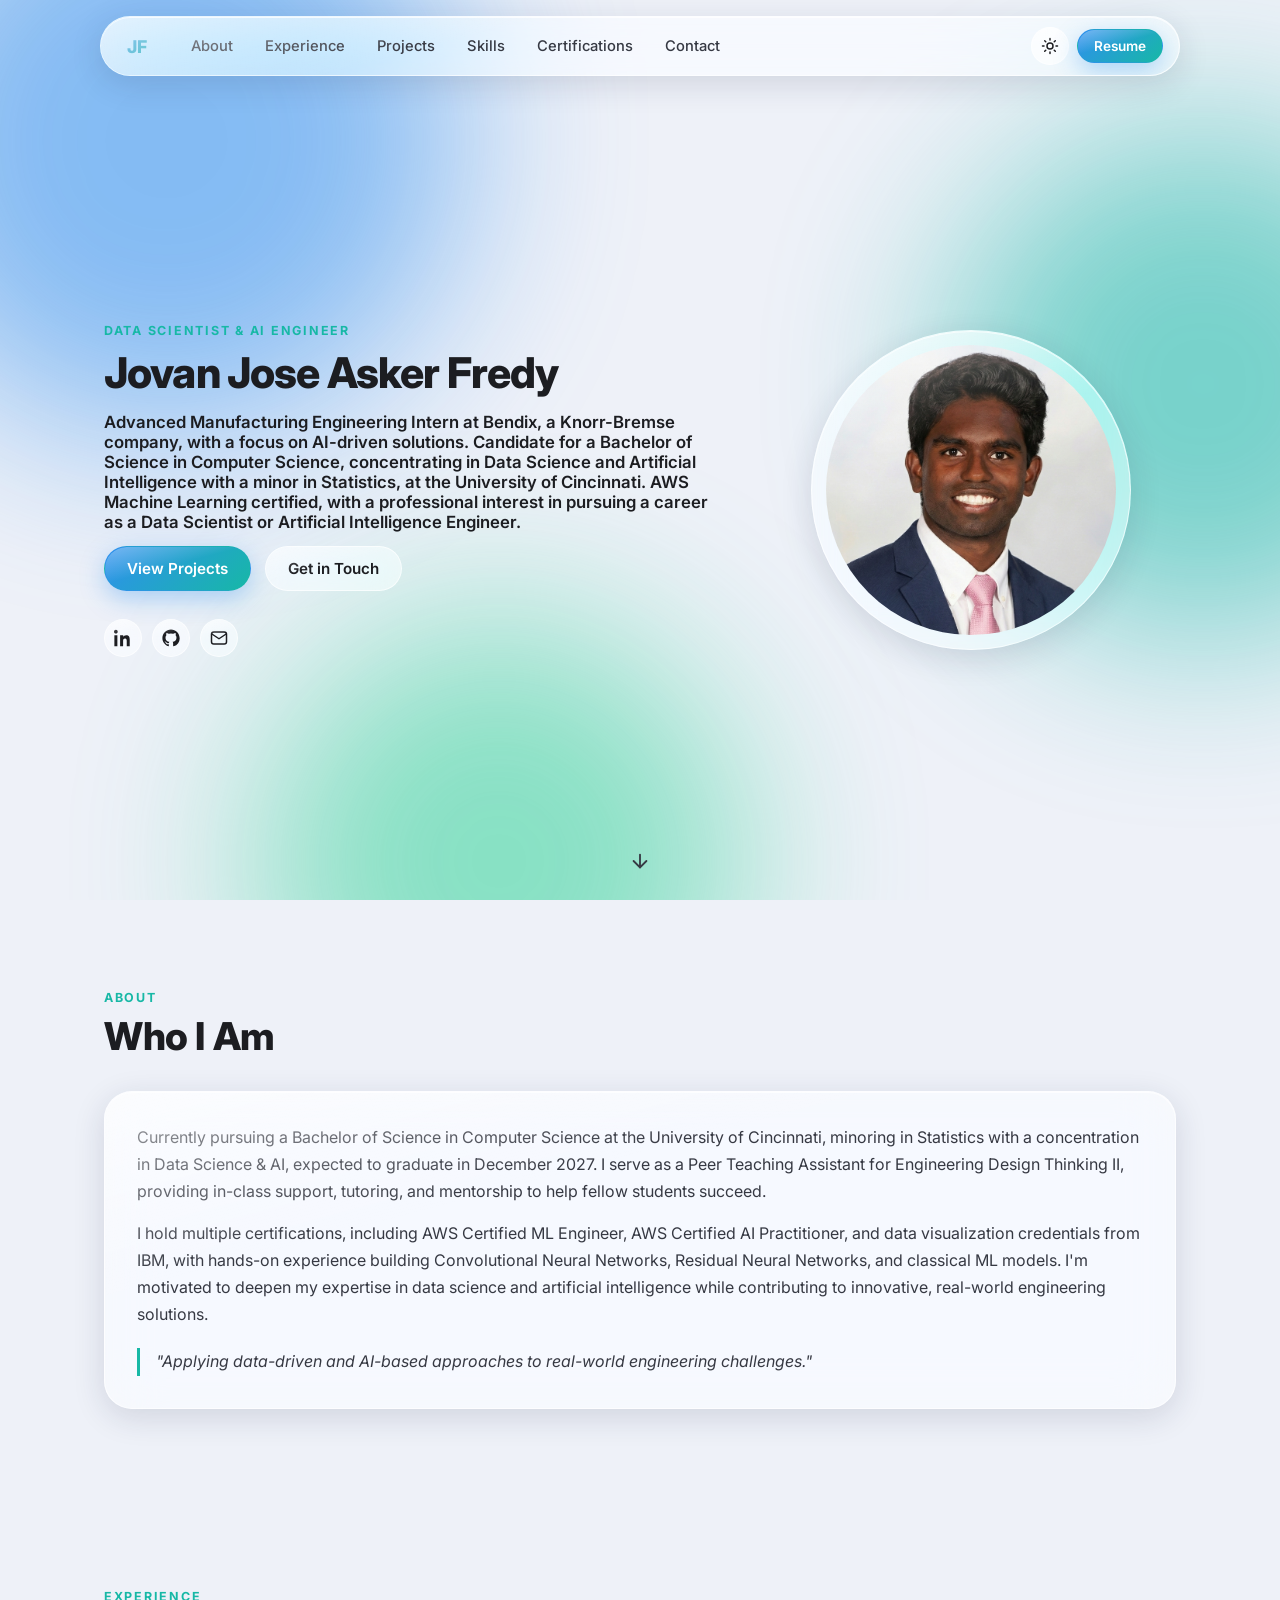
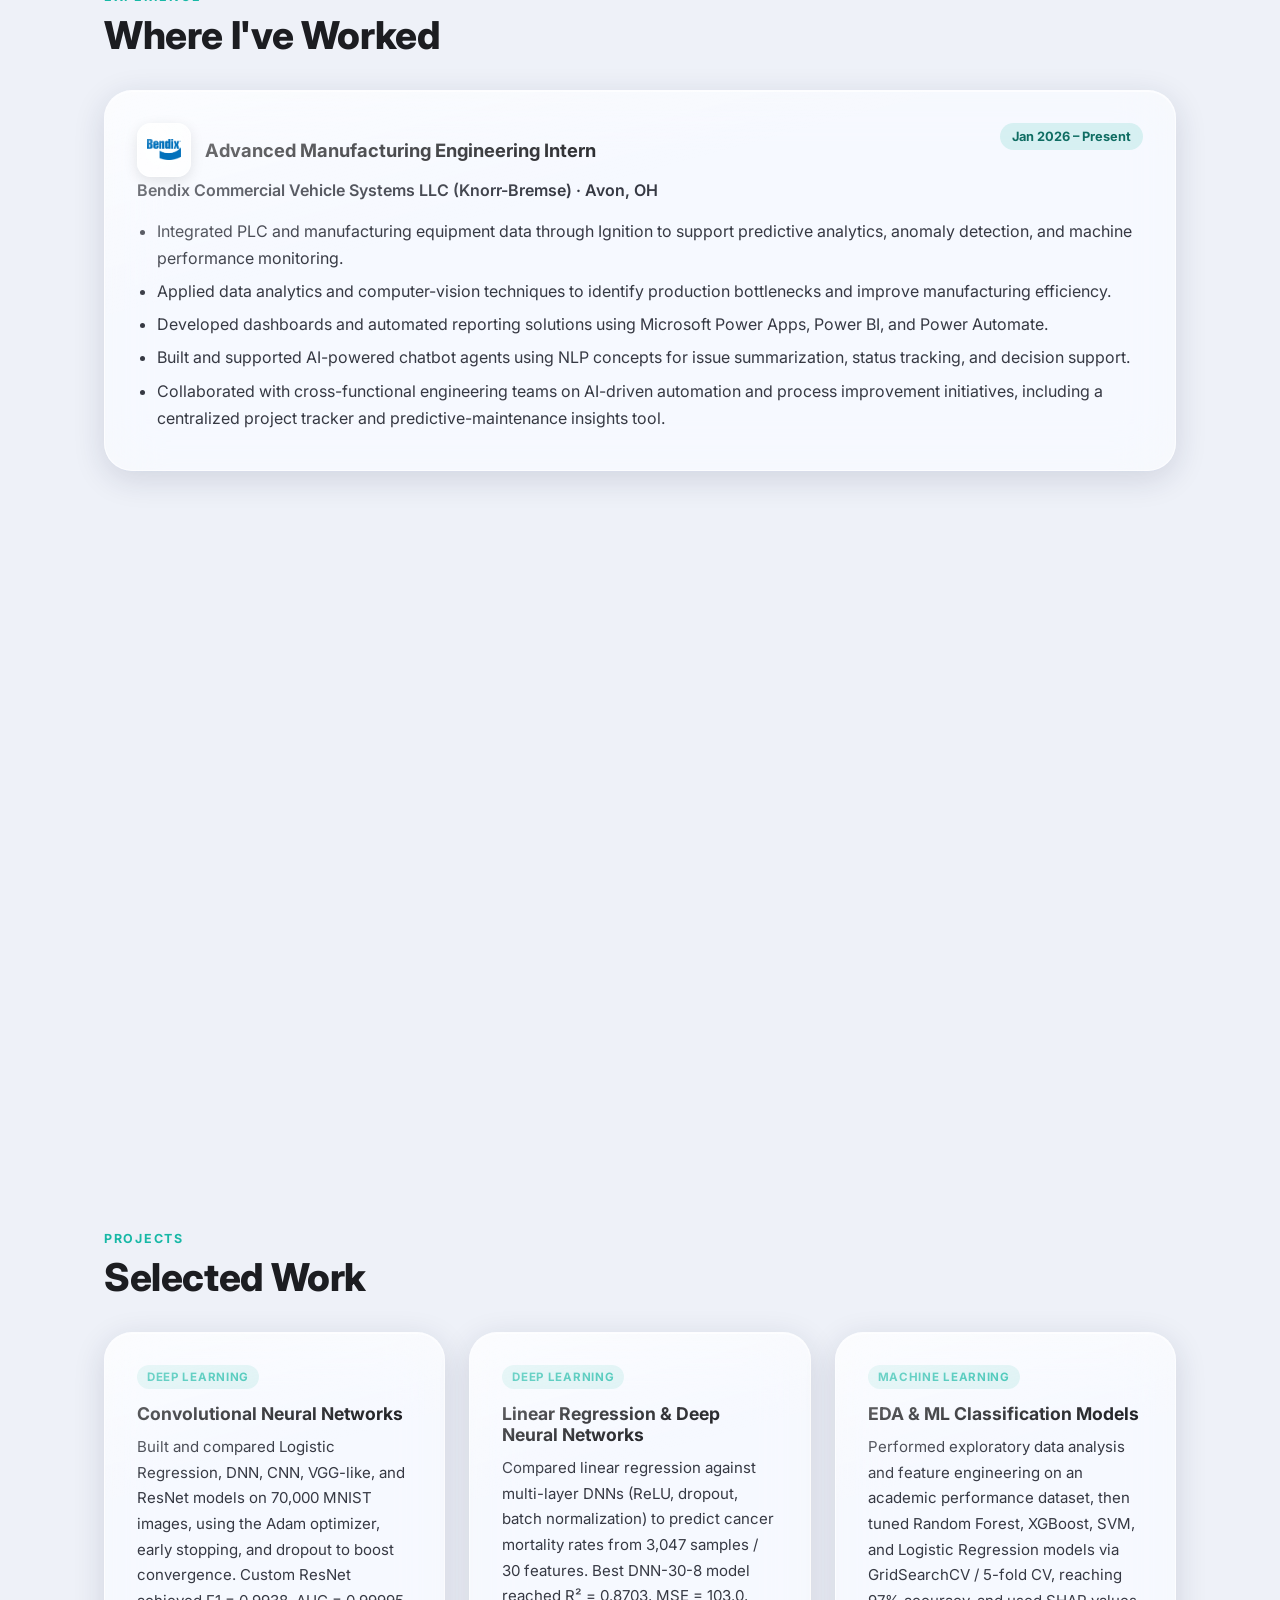
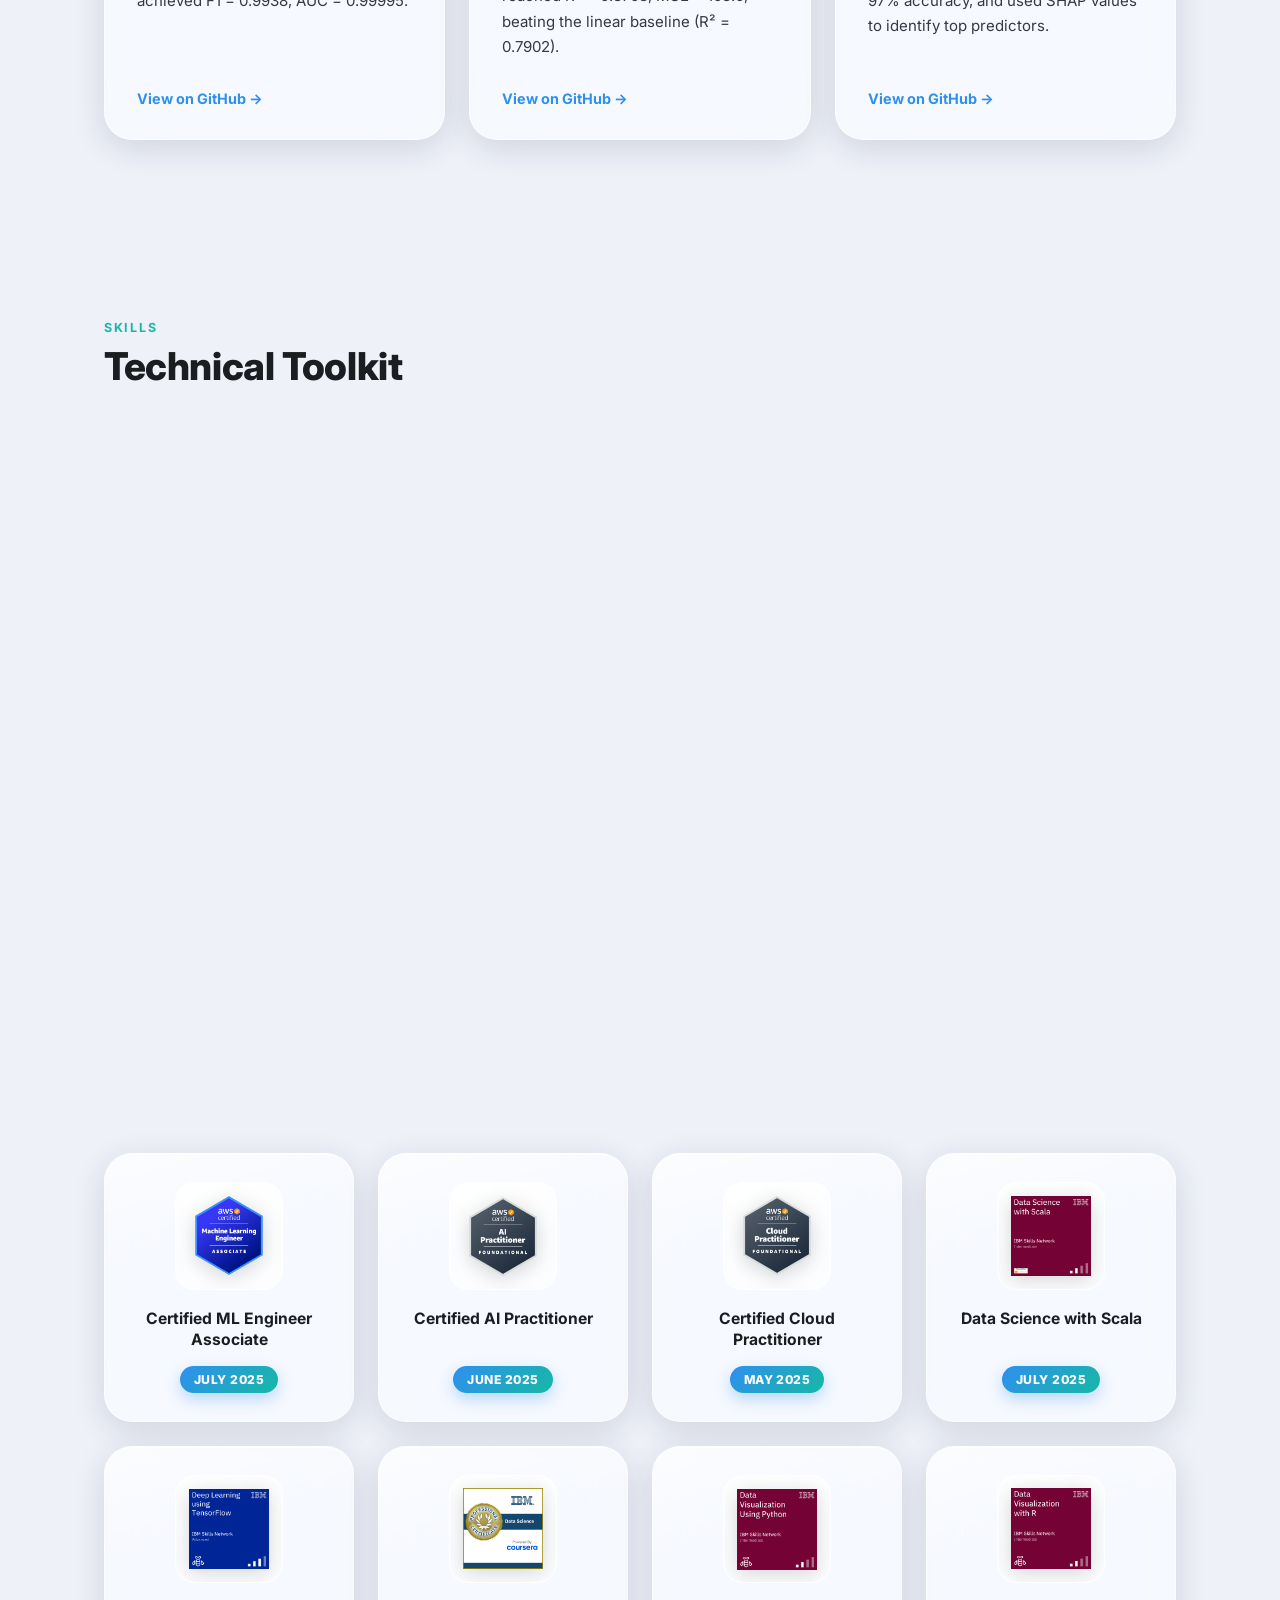
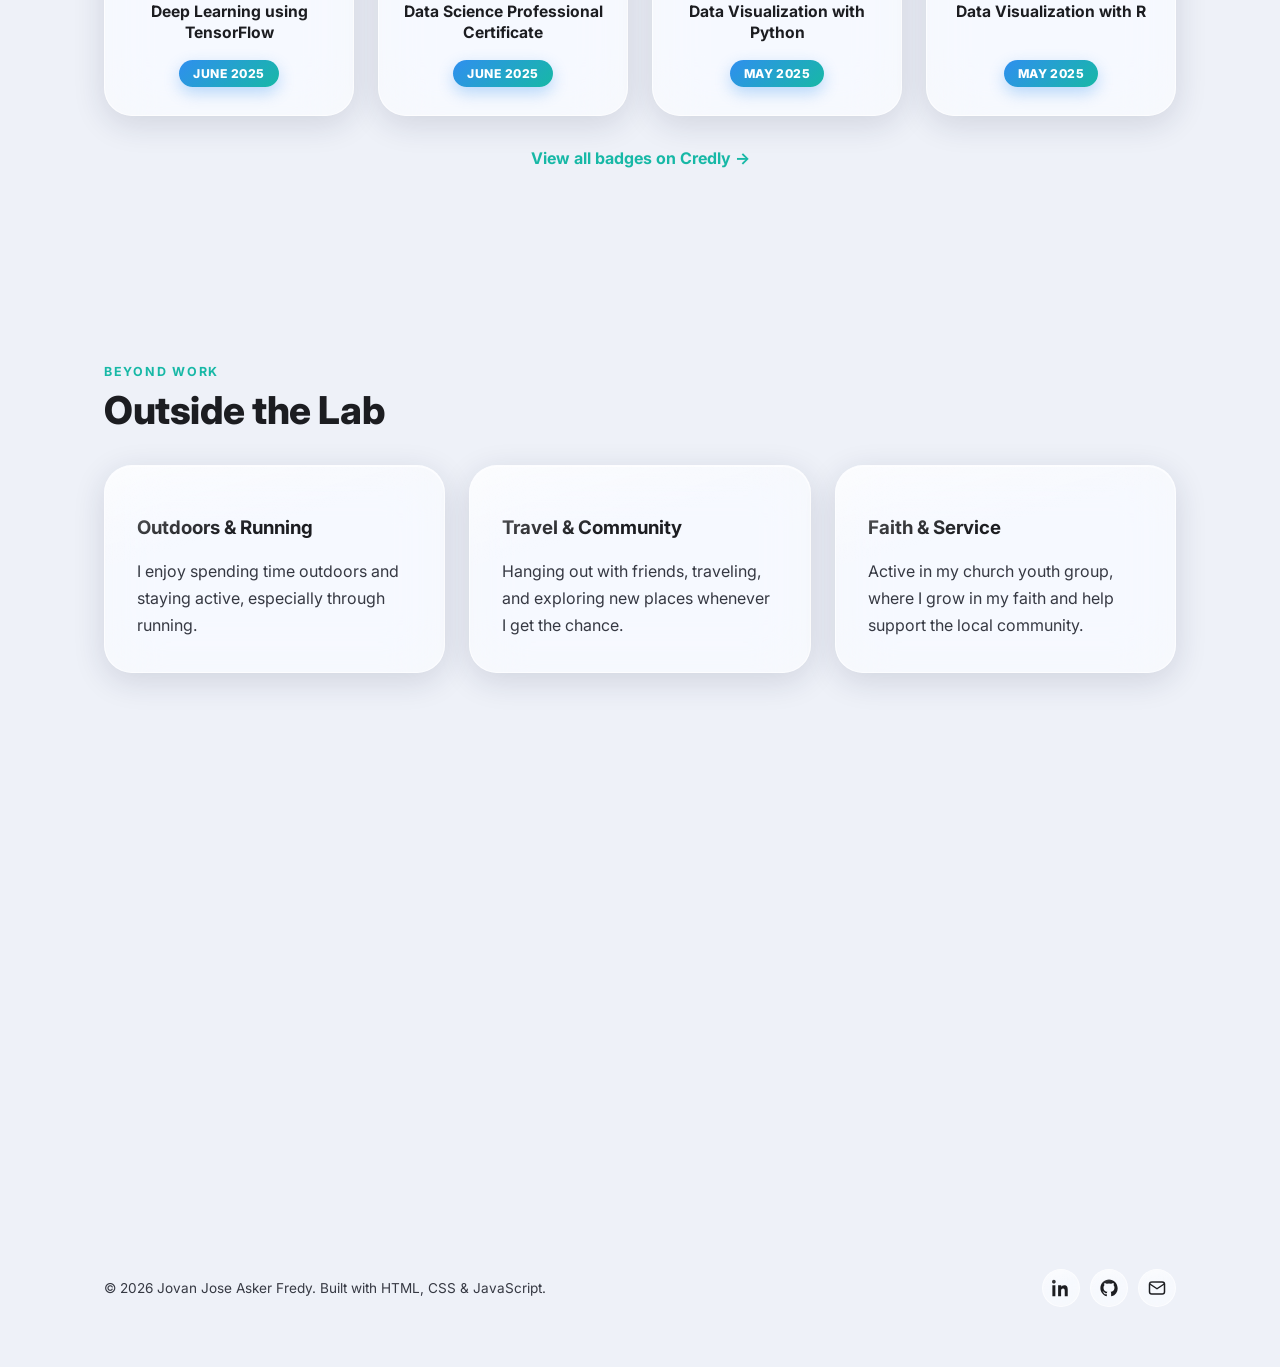
==== commit b4b0d4e7: "Rewrite hero headline and fit name on one line Eyebrow: "Data Science & AI Engineering" -> "Data Sci" ====
--- a/index.html
+++ b/index.html
@@ -97,10 +97,9 @@
   <section class="hero" id="top">
     <div class="container hero-grid">
       <div class="hero-copy reveal">
-        <p class="eyebrow">Data Science &amp; AI Engineering</p>
+        <p class="eyebrow">Data Scientist &amp; AI Engineer</p>
         <h1>Jovan Jose Asker Fredy</h1>
-        <p class="hero-role">AME Intern @ Bendix (Knorr-Bremse) · Senior, Computer Science &amp; Statistics @ University of Cincinnati · AWS Certified ML Engineer</p>
-        <p class="hero-desc">I build AI-driven tools and data pipelines that turn raw manufacturing and business data into decisions — from predictive maintenance models to computer-vision monitoring and automated reporting.</p>
+        <p class="hero-role">Advanced Manufacturing Engineering Intern at Bendix, a Knorr-Bremse company, with a focus on AI-driven solutions. Candidate for a Bachelor of Science in Computer Science, concentrating in Data Science and Artificial Intelligence with a minor in Statistics, at the University of Cincinnati. AWS Machine Learning certified, with a professional interest in pursuing a career as a Data Scientist or Artificial Intelligence Engineer.</p>
         <div class="hero-cta">
           <a href="#projects" class="btn btn-primary">View Projects</a>
           <a href="#contact" class="btn btn-glass">Get in Touch</a>
--- a/assets/css/style.css
+++ b/assets/css/style.css
@@ -20,11 +20,12 @@
   /* Light theme */
   --bg: #eef1f8;
   --text: #1c1d21;
-  --text-muted: #55575f;
+  --text-muted: #363943;
   --glass-bg: rgba(255,255,255,0.55);
   --glass-bg-strong: rgba(255,255,255,0.72);
-  --glass-border: rgba(255,255,255,0.6);
-  --glass-shadow: 0 8px 32px rgba(31,38,71,0.12), inset 0 1px 0 rgba(255,255,255,0.6);
+  --glass-border: rgba(255,255,255,0.65);
+  --glass-highlight: rgba(255,255,255,0.55);
+  --glass-shadow: 0 8px 32px rgba(31,38,71,0.14), inset 0 1px 0 rgba(255,255,255,0.7);
   --nav-bg: rgba(255,255,255,0.55);
   --chip-bg: rgba(23,184,166,0.14);
   --chip-text: #0f6d63;
@@ -32,12 +33,13 @@
 
 :root[data-theme="dark"] {
   --bg: #0b0d12;
-  --text: #f2f3f6;
-  --text-muted: #a6a9b4;
+  --text: #f7f8fa;
+  --text-muted: #ced1da;
   --glass-bg: rgba(28,30,38,0.55);
   --glass-bg-strong: rgba(28,30,38,0.72);
-  --glass-border: rgba(255,255,255,0.12);
-  --glass-shadow: 0 8px 32px rgba(0,0,0,0.45), inset 0 1px 0 rgba(255,255,255,0.06);
+  --glass-border: rgba(255,255,255,0.14);
+  --glass-highlight: rgba(255,255,255,0.16);
+  --glass-shadow: 0 8px 32px rgba(0,0,0,0.5), inset 0 1px 0 rgba(255,255,255,0.08);
   --nav-bg: rgba(20,21,27,0.55);
   --chip-bg: rgba(52,211,153,0.18);
   --chip-text: #8ff0c8;
@@ -46,15 +48,16 @@
 @media (prefers-color-scheme: dark) {
   :root:not([data-theme="light"]) {
     --bg: #0b0d12;
-    --text: #f2f3f6;
-    --text-muted: #a6a9b4;
+    --text: #f7f8fa;
+    --text-muted: #ced1da;
     --glass-bg: rgba(28,30,38,0.55);
     --glass-bg-strong: rgba(28,30,38,0.72);
-    --glass-border: rgba(255,255,255,0.12);
-    --glass-shadow: 0 8px 32px rgba(0,0,0,0.45), inset 0 1px 0 rgba(255,255,255,0.06);
+    --glass-border: rgba(255,255,255,0.14);
+    --glass-highlight: rgba(255,255,255,0.16);
+    --glass-shadow: 0 8px 32px rgba(0,0,0,0.5), inset 0 1px 0 rgba(255,255,255,0.08);
     --nav-bg: rgba(20,21,27,0.55);
-    --chip-bg: rgba(139,107,242,0.18);
-    --chip-text: #c9bcfb;
+    --chip-bg: rgba(52,211,153,0.18);
+    --chip-text: #8ff0c8;
   }
 }
 
@@ -121,11 +124,21 @@
 
 /* ---------- Glass core ---------- */
 .glass {
+  position: relative;
+  overflow: hidden;
   background: var(--glass-bg);
   border: 1px solid var(--glass-border);
   box-shadow: var(--glass-shadow);
-  backdrop-filter: blur(24px) saturate(180%);
-  -webkit-backdrop-filter: blur(24px) saturate(180%);
+  backdrop-filter: blur(28px) saturate(200%);
+  -webkit-backdrop-filter: blur(28px) saturate(200%);
+}
+.glass::before {
+  content: "";
+  position: absolute;
+  inset: 0;
+  border-radius: inherit;
+  background: linear-gradient(165deg, var(--glass-highlight) 0%, rgba(255,255,255,0) 34%);
+  pointer-events: none;
 }
 
 .panel {
@@ -212,6 +225,8 @@
 
 /* ---------- Buttons ---------- */
 .btn {
+  position: relative;
+  overflow: hidden;
   display: inline-flex;
   align-items: center;
   justify-content: center;
@@ -225,6 +240,14 @@
   cursor: pointer;
   transition: transform 0.2s var(--ease), box-shadow 0.2s var(--ease), background 0.2s var(--ease);
 }
+.btn::before {
+  content: "";
+  position: absolute;
+  inset: 0;
+  border-radius: inherit;
+  background: linear-gradient(165deg, rgba(255,255,255,0.35) 0%, rgba(255,255,255,0) 45%);
+  pointer-events: none;
+}
 .btn:hover { transform: translateY(-2px); }
 .btn-primary {
   color: #fff;
@@ -236,11 +259,14 @@
   color: var(--text);
   background: var(--glass-bg);
   border: 1px solid var(--glass-border);
-  backdrop-filter: blur(16px);
+  backdrop-filter: blur(16px) saturate(200%);
+  -webkit-backdrop-filter: blur(16px) saturate(200%);
 }
 .btn-sm { padding: 8px 16px; font-size: 0.85rem; }
 
 .icon-btn {
+  position: relative;
+  overflow: hidden;
   display: inline-flex;
   align-items: center;
   justify-content: center;
@@ -248,12 +274,26 @@
   height: 38px;
   border-radius: 50%;
   color: var(--text);
-  background: transparent;
-  border: 1px solid transparent;
+  background: var(--glass-bg);
+  border: 1px solid var(--glass-border);
+  backdrop-filter: blur(14px) saturate(200%);
+  -webkit-backdrop-filter: blur(14px) saturate(200%);
   cursor: pointer;
-  transition: background 0.2s var(--ease), transform 0.2s var(--ease);
-}
-.icon-btn:hover { background: var(--chip-bg); transform: translateY(-1px); }
+  transition: background 0.2s var(--ease), transform 0.2s var(--ease), box-shadow 0.2s var(--ease);
+}
+.icon-btn::before {
+  content: "";
+  position: absolute;
+  inset: 0;
+  border-radius: inherit;
+  background: linear-gradient(165deg, var(--glass-highlight) 0%, rgba(255,255,255,0) 40%);
+  pointer-events: none;
+}
+.icon-btn:hover {
+  background: var(--chip-bg);
+  transform: translateY(-1px);
+  box-shadow: 0 6px 16px rgba(47,143,239,0.22);
+}
 .icon-btn svg { width: 18px; height: 18px; }
 .icon-moon { display: none; }
 :root[data-theme="dark"] .icon-sun { display: none; }
@@ -283,11 +323,15 @@
   margin: 0 0 12px;
 }
 .hero h1 {
-  font-size: clamp(2.4rem, 5vw, 3.6rem);
-  line-height: 1.05;
+  font-size: clamp(1.8rem, 3.4vw, 2.65rem);
+  line-height: 1.1;
   margin: 0 0 16px;
   font-weight: 800;
   letter-spacing: -0.02em;
+  white-space: nowrap;
+}
+@media (max-width: 900px) {
+  .hero h1 { white-space: normal; }
 }
 .hero-role {
   font-size: 1.05rem;
@@ -373,6 +417,8 @@
   min-width: 220px;
 }
 .org-logo {
+  position: relative;
+  overflow: hidden;
   flex-shrink: 0;
   display: flex;
   align-items: center;
@@ -383,10 +429,18 @@
   padding: 9px;
   background: var(--glass-bg);
   border: 1px solid var(--glass-border);
-  backdrop-filter: blur(14px) saturate(180%);
-  -webkit-backdrop-filter: blur(14px) saturate(180%);
+  backdrop-filter: blur(14px) saturate(200%);
+  -webkit-backdrop-filter: blur(14px) saturate(200%);
   box-shadow: 0 4px 14px rgba(0,0,0,0.1);
   transition: transform 0.25s var(--ease), box-shadow 0.25s var(--ease);
+}
+.org-logo::before {
+  content: "";
+  position: absolute;
+  inset: 0;
+  border-radius: inherit;
+  background: linear-gradient(165deg, var(--glass-highlight) 0%, rgba(255,255,255,0) 40%);
+  pointer-events: none;
 }
 .timeline-item:hover .org-logo,
 .edu-block .glass.panel:hover .org-logo {
@@ -468,6 +522,7 @@
 .cert:hover { transform: translateY(-6px); }
 
 .cert-badge-link {
+  position: relative;
   display: flex;
   align-items: center;
   justify-content: center;
@@ -479,9 +534,17 @@
   overflow: hidden;
   background: var(--glass-bg);
   border: 1px solid var(--glass-border);
-  backdrop-filter: blur(16px) saturate(180%);
-  -webkit-backdrop-filter: blur(16px) saturate(180%);
+  backdrop-filter: blur(16px) saturate(200%);
+  -webkit-backdrop-filter: blur(16px) saturate(200%);
   transition: transform 0.25s var(--ease), box-shadow 0.25s var(--ease), background 0.25s var(--ease);
+}
+.cert-badge-link::before {
+  content: "";
+  position: absolute;
+  inset: 0;
+  border-radius: inherit;
+  background: linear-gradient(165deg, var(--glass-highlight) 0%, rgba(255,255,255,0) 40%);
+  pointer-events: none;
 }
 .cert-badge-link:hover,
 .cert-badge-link:focus-visible {
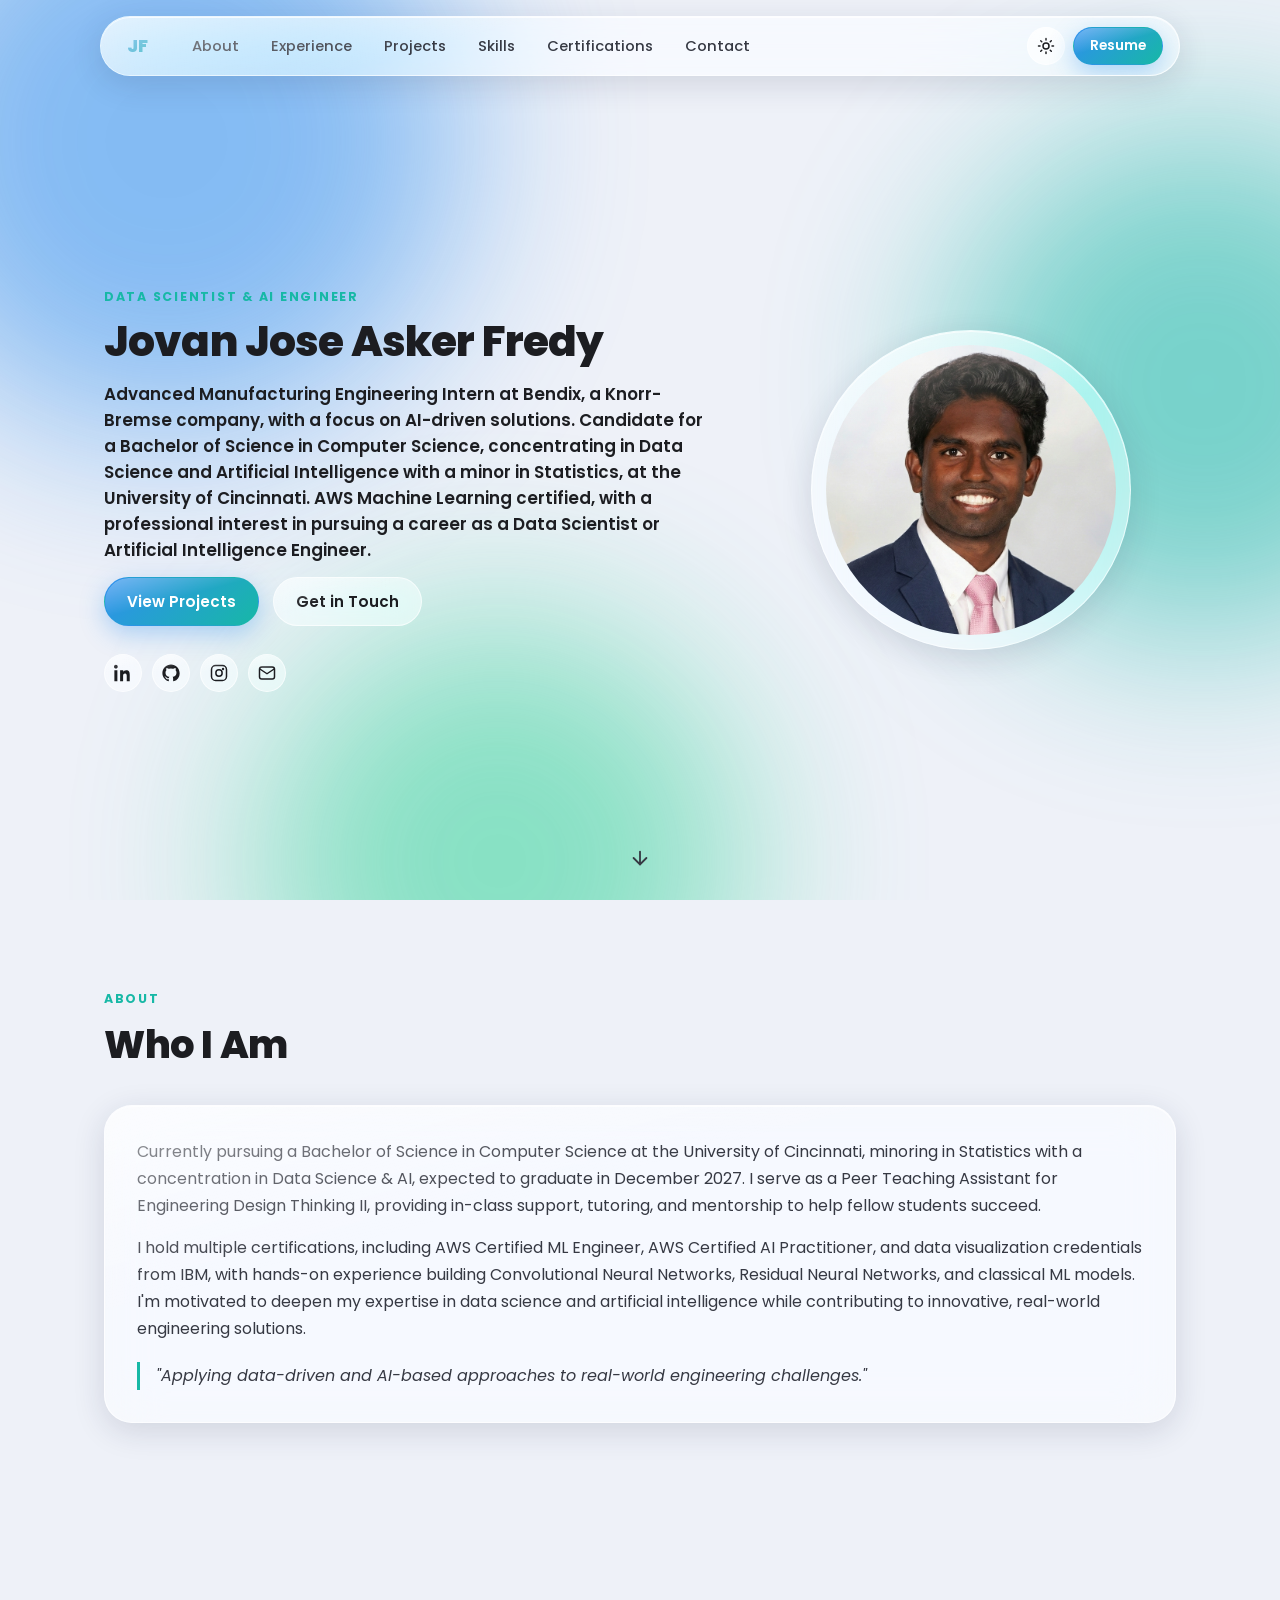
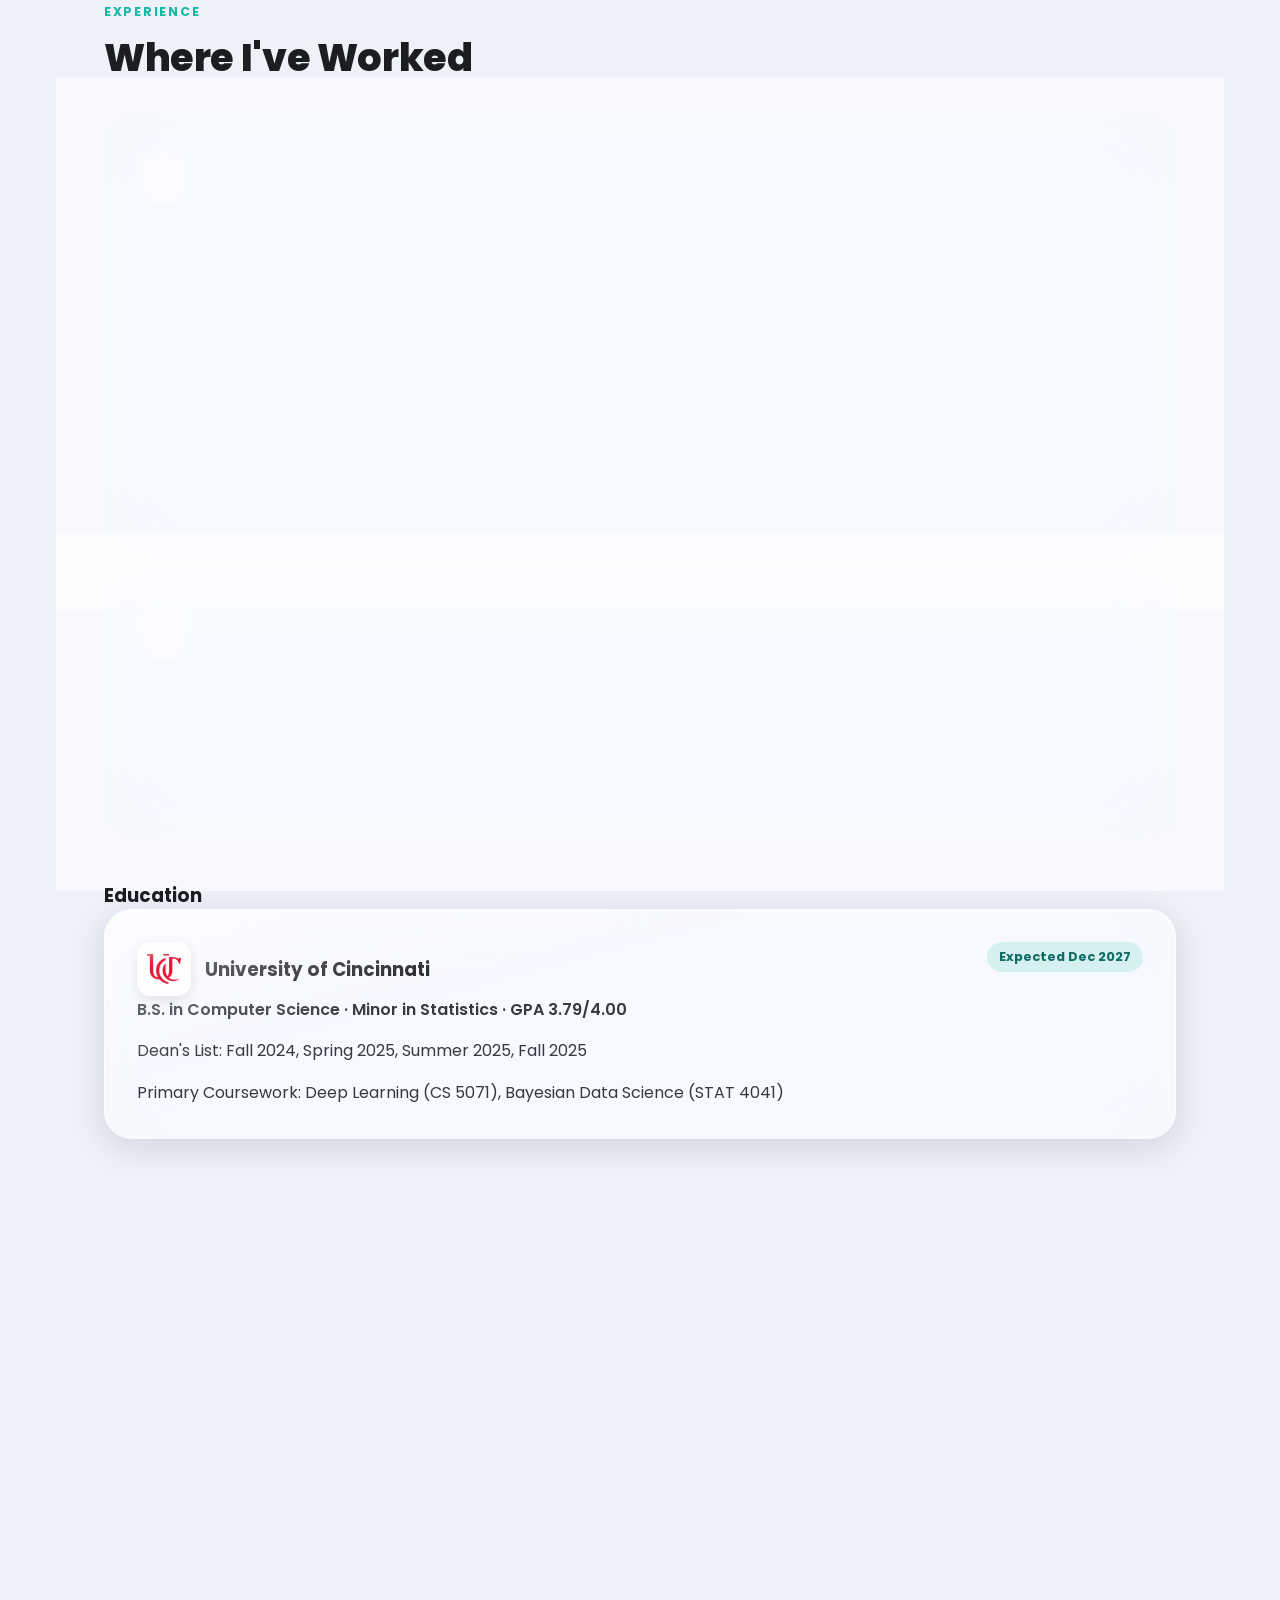
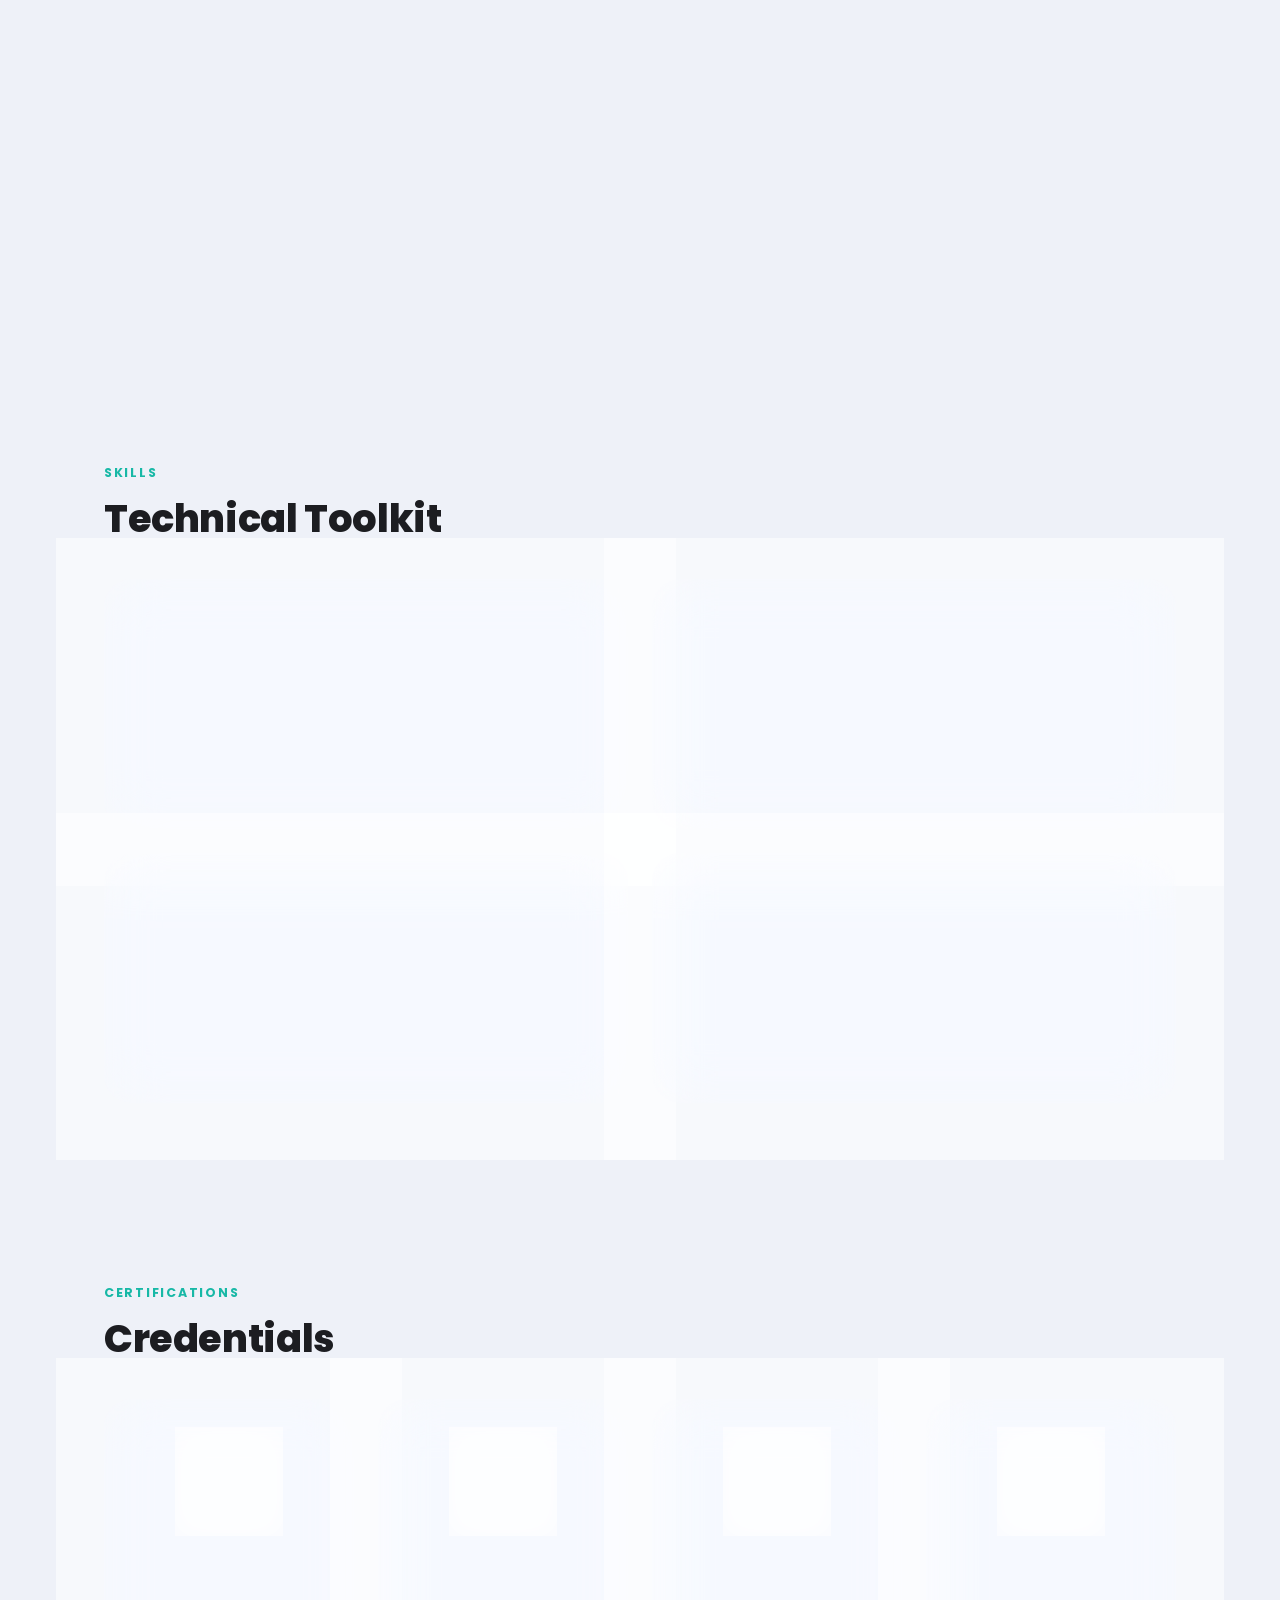
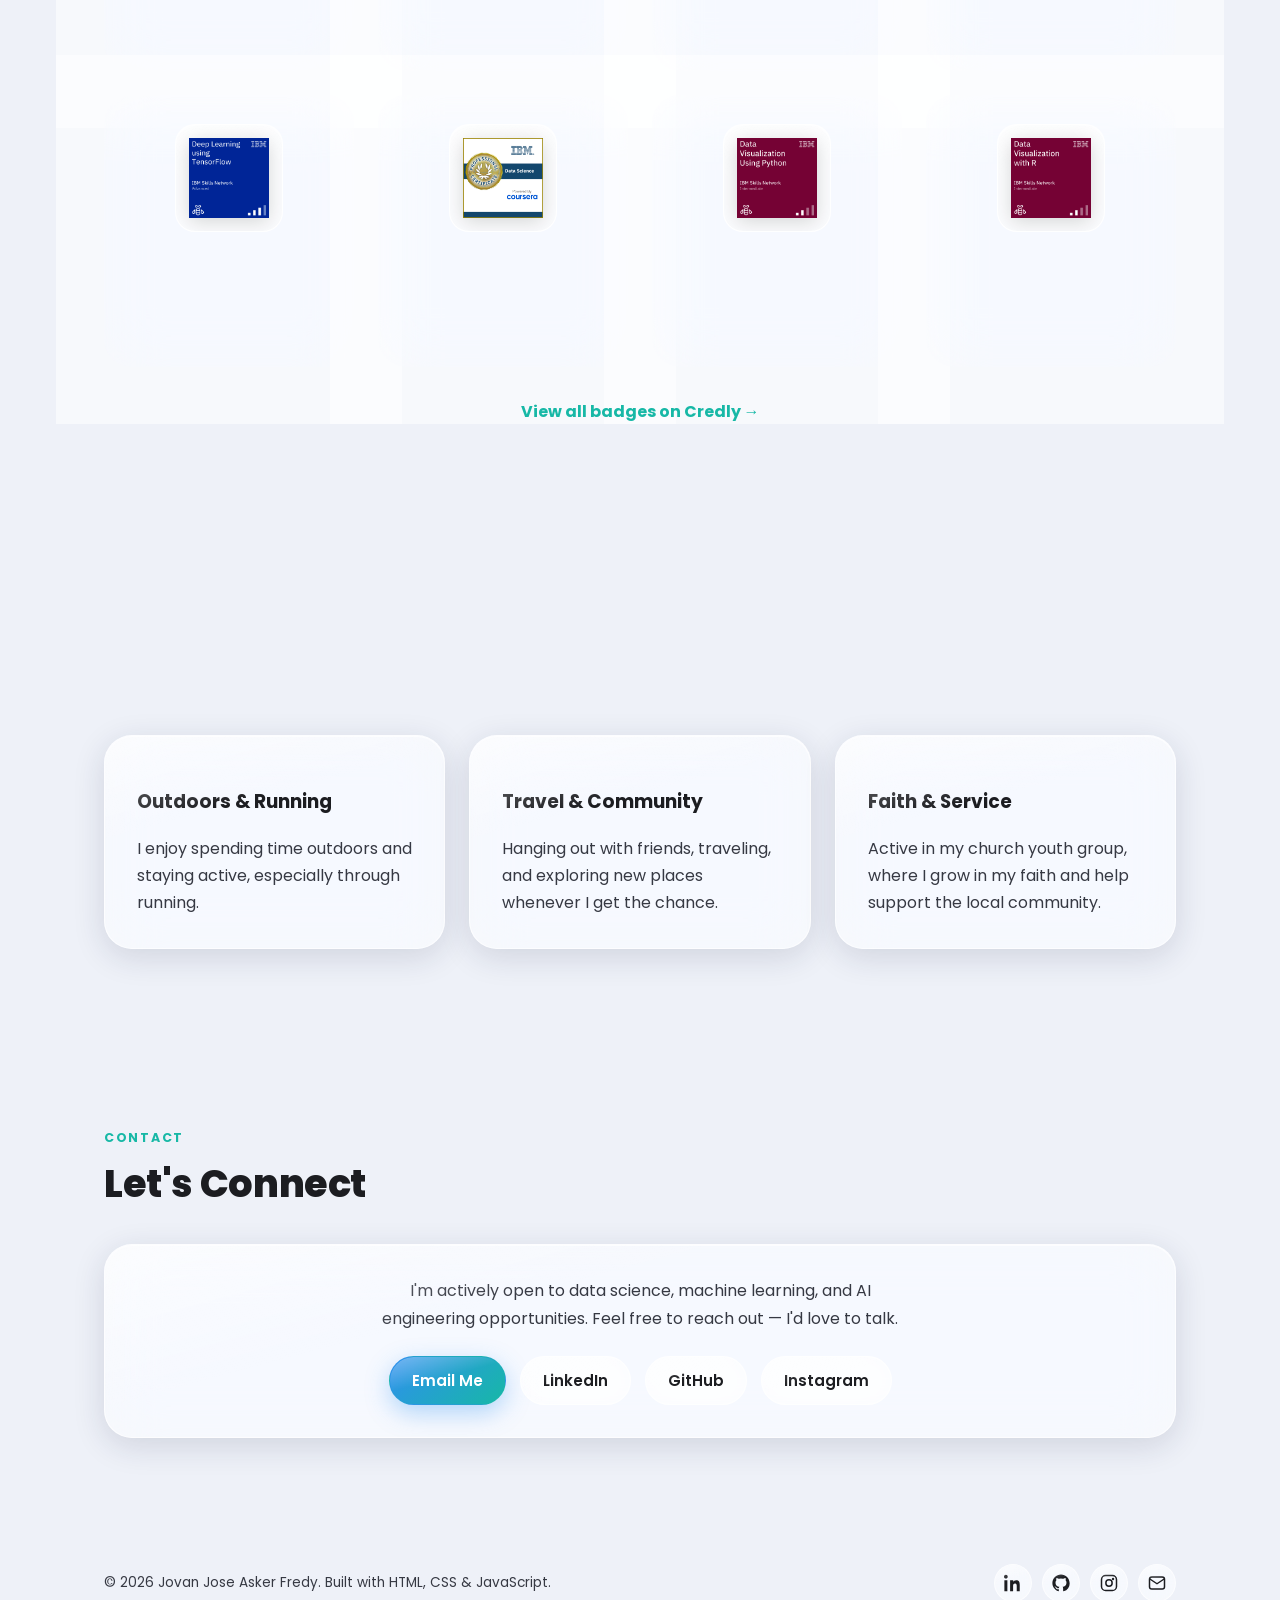
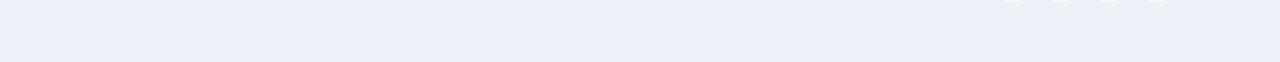
==== commit 4a2f053b: "Add Instagram link everywhere contact info appears; switch to Century Gothic Instagram icon/link add" ====
--- a/index.html
+++ b/index.html
@@ -29,7 +29,7 @@
 
 <link rel="preconnect" href="https://fonts.googleapis.com">
 <link rel="preconnect" href="https://fonts.gstatic.com" crossorigin>
-<link href="https://fonts.googleapis.com/css2?family=Inter:wght@400;500;600;700;800&display=swap" rel="stylesheet">
+<link href="https://fonts.googleapis.com/css2?family=Poppins:wght@400;500;600;700;800&display=swap" rel="stylesheet">
 
 <script type="application/ld+json">
 {
@@ -52,6 +52,7 @@
   "sameAs": [
     "https://www.linkedin.com/in/joseaskerfredy-jovan/",
     "https://github.com/JovanJose02",
+    "https://www.instagram.com/jovan.joseaskerfredy02/",
     "https://www.credly.com/users/jovan-jose-asker-fredy/badges"
   ]
 }
@@ -110,6 +111,9 @@
           </a>
           <a class="icon-btn" href="https://github.com/JovanJose02" target="_blank" rel="noopener" aria-label="GitHub">
             <svg viewBox="0 0 24 24" fill="currentColor"><path d="M12 .5C5.73.5.5 5.73.5 12c0 5.08 3.29 9.39 7.86 10.91.57.1.78-.25.78-.55v-2.1c-3.2.7-3.87-1.36-3.87-1.36-.53-1.33-1.29-1.69-1.29-1.69-1.05-.72.08-.7.08-.7 1.16.08 1.77 1.19 1.77 1.19 1.03 1.77 2.7 1.26 3.36.96.1-.75.4-1.26.73-1.55-2.55-.29-5.24-1.28-5.24-5.68 0-1.25.45-2.28 1.18-3.08-.12-.29-.51-1.46.11-3.04 0 0 .96-.31 3.15 1.18a10.9 10.9 0 0 1 5.74 0c2.19-1.49 3.15-1.18 3.15-1.18.62 1.58.23 2.75.11 3.04.74.8 1.18 1.83 1.18 3.08 0 4.41-2.69 5.38-5.25 5.67.41.36.78 1.06.78 2.14v3.17c0 .3.21.66.79.55A10.51 10.51 0 0 0 23.5 12C23.5 5.73 18.27.5 12 .5z"/></svg>
+          </a>
+          <a class="icon-btn" href="https://www.instagram.com/jovan.joseaskerfredy02/" target="_blank" rel="noopener" aria-label="Instagram">
+            <svg viewBox="0 0 24 24" fill="none" stroke="currentColor" stroke-width="2" stroke-linecap="round" stroke-linejoin="round"><rect x="2" y="2" width="20" height="20" rx="5.5"/><circle cx="12" cy="12" r="4.2"/><circle cx="17.4" cy="6.6" r="0.6" fill="currentColor"/></svg>
           </a>
           <a class="icon-btn" href="mailto:jovan.asker@gmail.com" aria-label="Email">
             <svg viewBox="0 0 24 24" fill="none" stroke="currentColor" stroke-width="2" stroke-linecap="round" stroke-linejoin="round"><rect x="2" y="4" width="20" height="16" rx="3"/><path d="m3 7 9 6 9-6"/></svg>
@@ -360,6 +364,7 @@
           <a class="btn btn-primary" href="mailto:jovan.asker@gmail.com">Email Me</a>
           <a class="btn btn-glass" href="https://www.linkedin.com/in/joseaskerfredy-jovan/" target="_blank" rel="noopener">LinkedIn</a>
           <a class="btn btn-glass" href="https://github.com/JovanJose02" target="_blank" rel="noopener">GitHub</a>
+          <a class="btn btn-glass" href="https://www.instagram.com/jovan.joseaskerfredy02/" target="_blank" rel="noopener">Instagram</a>
         </div>
       </div>
     </div>
@@ -377,6 +382,9 @@
       <a class="icon-btn" href="https://github.com/JovanJose02" target="_blank" rel="noopener" aria-label="GitHub">
         <svg viewBox="0 0 24 24" fill="currentColor"><path d="M12 .5C5.73.5.5 5.73.5 12c0 5.08 3.29 9.39 7.86 10.91.57.1.78-.25.78-.55v-2.1c-3.2.7-3.87-1.36-3.87-1.36-.53-1.33-1.29-1.69-1.29-1.69-1.05-.72.08-.7.08-.7 1.16.08 1.77 1.19 1.77 1.19 1.03 1.77 2.7 1.26 3.36.96.1-.75.4-1.26.73-1.55-2.55-.29-5.24-1.28-5.24-5.68 0-1.25.45-2.28 1.18-3.08-.12-.29-.51-1.46.11-3.04 0 0 .96-.31 3.15 1.18a10.9 10.9 0 0 1 5.74 0c2.19-1.49 3.15-1.18 3.15-1.18.62 1.58.23 2.75.11 3.04.74.8 1.18 1.83 1.18 3.08 0 4.41-2.69 5.38-5.25 5.67.41.36.78 1.06.78 2.14v3.17c0 .3.21.66.79.55A10.51 10.51 0 0 0 23.5 12C23.5 5.73 18.27.5 12 .5z"/></svg>
       </a>
+      <a class="icon-btn" href="https://www.instagram.com/jovan.joseaskerfredy02/" target="_blank" rel="noopener" aria-label="Instagram">
+        <svg viewBox="0 0 24 24" fill="none" stroke="currentColor" stroke-width="2" stroke-linecap="round" stroke-linejoin="round"><rect x="2" y="2" width="20" height="20" rx="5.5"/><circle cx="12" cy="12" r="4.2"/><circle cx="17.4" cy="6.6" r="0.6" fill="currentColor"/></svg>
+      </a>
       <a class="icon-btn" href="mailto:jovan.asker@gmail.com" aria-label="Email">
         <svg viewBox="0 0 24 24" fill="none" stroke="currentColor" stroke-width="2" stroke-linecap="round" stroke-linejoin="round"><rect x="2" y="4" width="20" height="16" rx="3"/><path d="m3 7 9 6 9-6"/></svg>
       </a>
--- a/assets/css/style.css
+++ b/assets/css/style.css
@@ -4,7 +4,7 @@
    ========================================================= */
 
 :root {
-  --font-sans: 'Inter', -apple-system, BlinkMacSystemFont, 'SF Pro Display', 'Segoe UI', Roboto, Helvetica, Arial, sans-serif;
+  --font-sans: 'Century Gothic', CenturyGothic, AppleGothic, 'Poppins', -apple-system, BlinkMacSystemFont, 'Segoe UI', Roboto, Helvetica, Arial, sans-serif;
 
   --accent-1: #2F8FEF;
   --accent-2: #17B8A6;
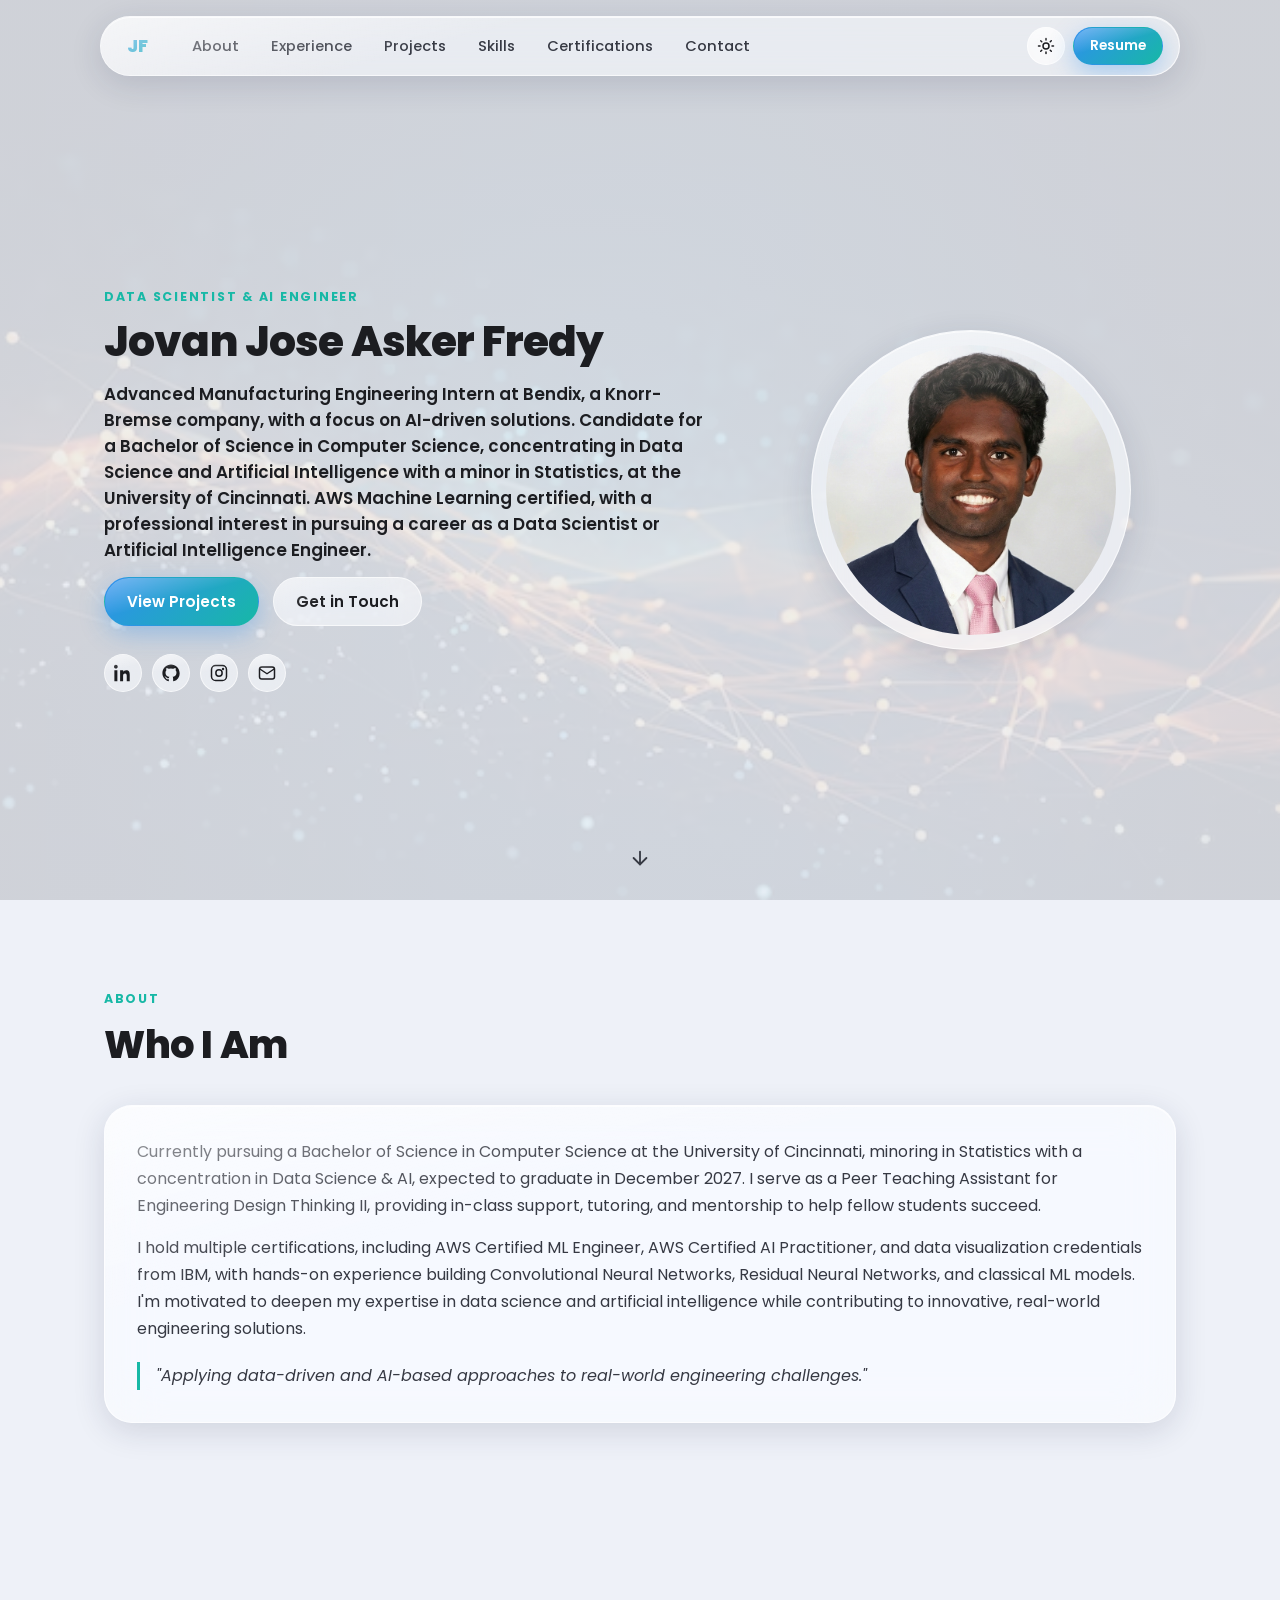
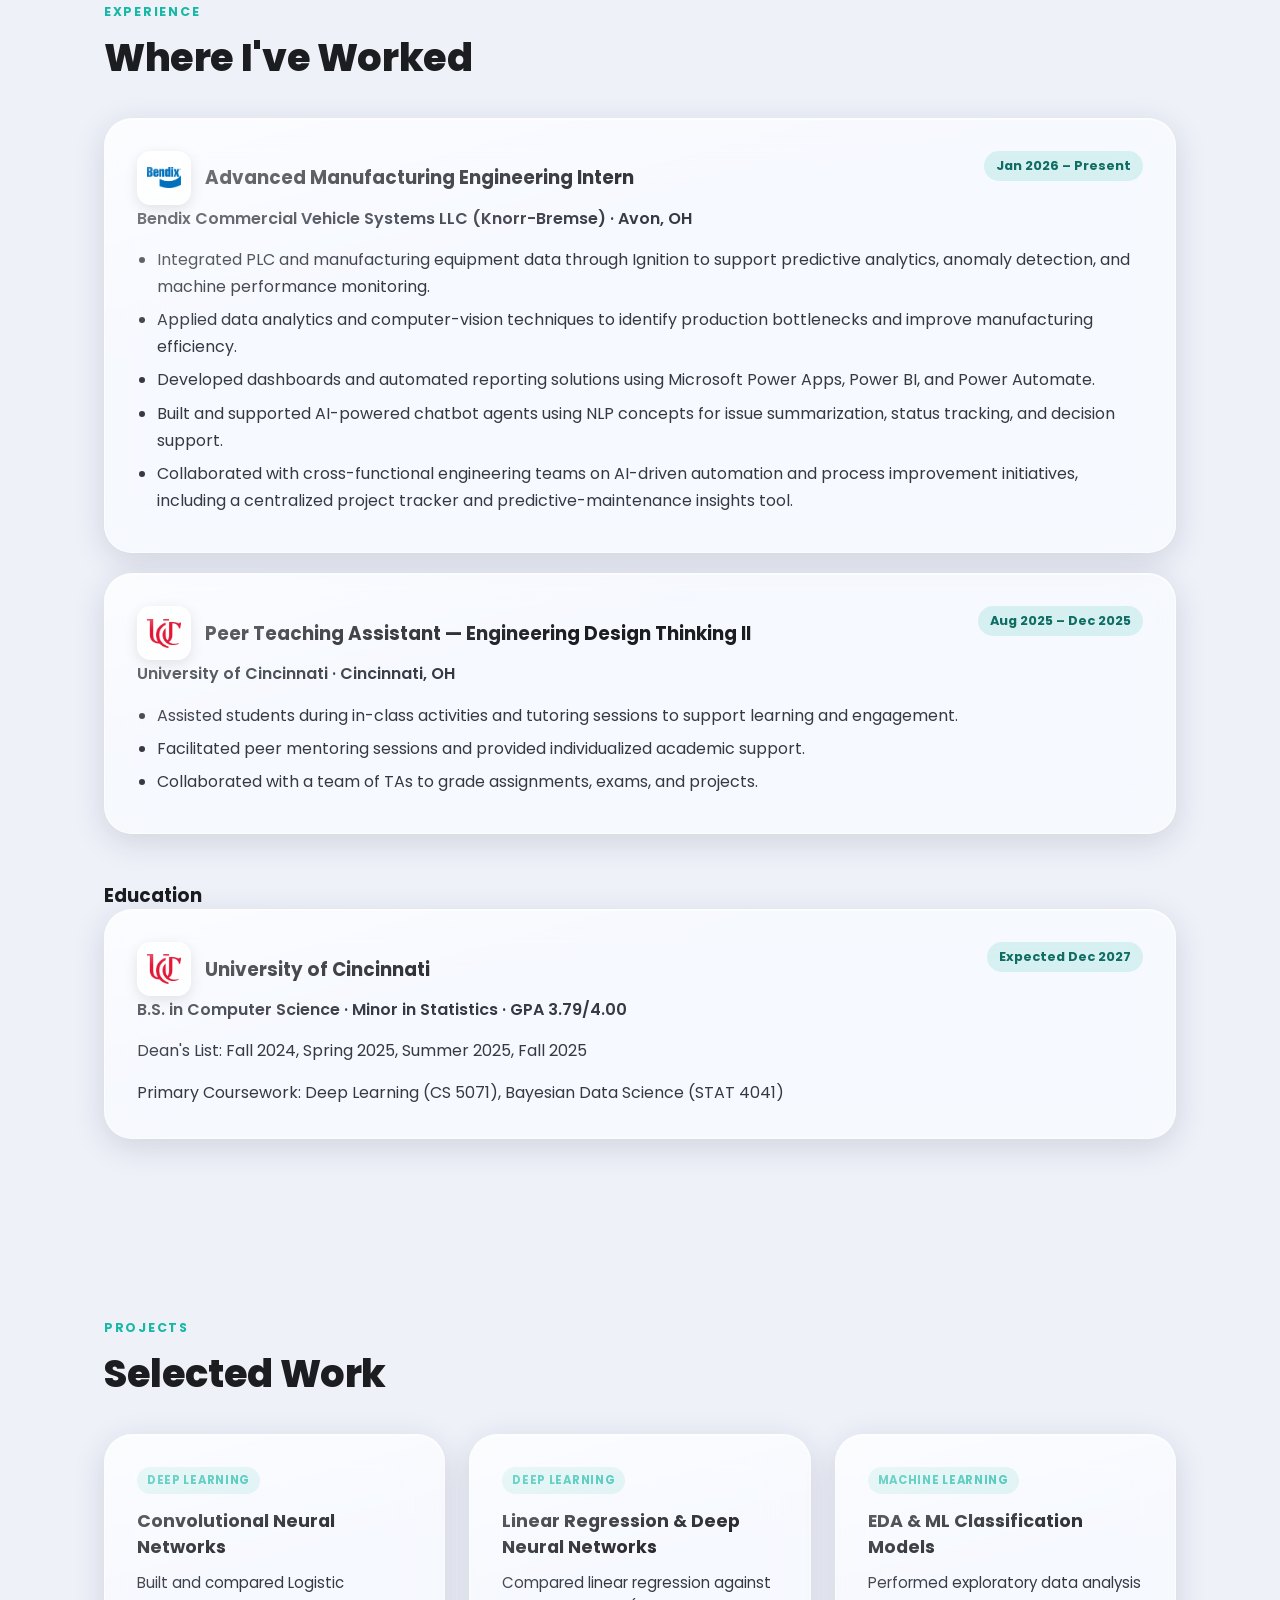
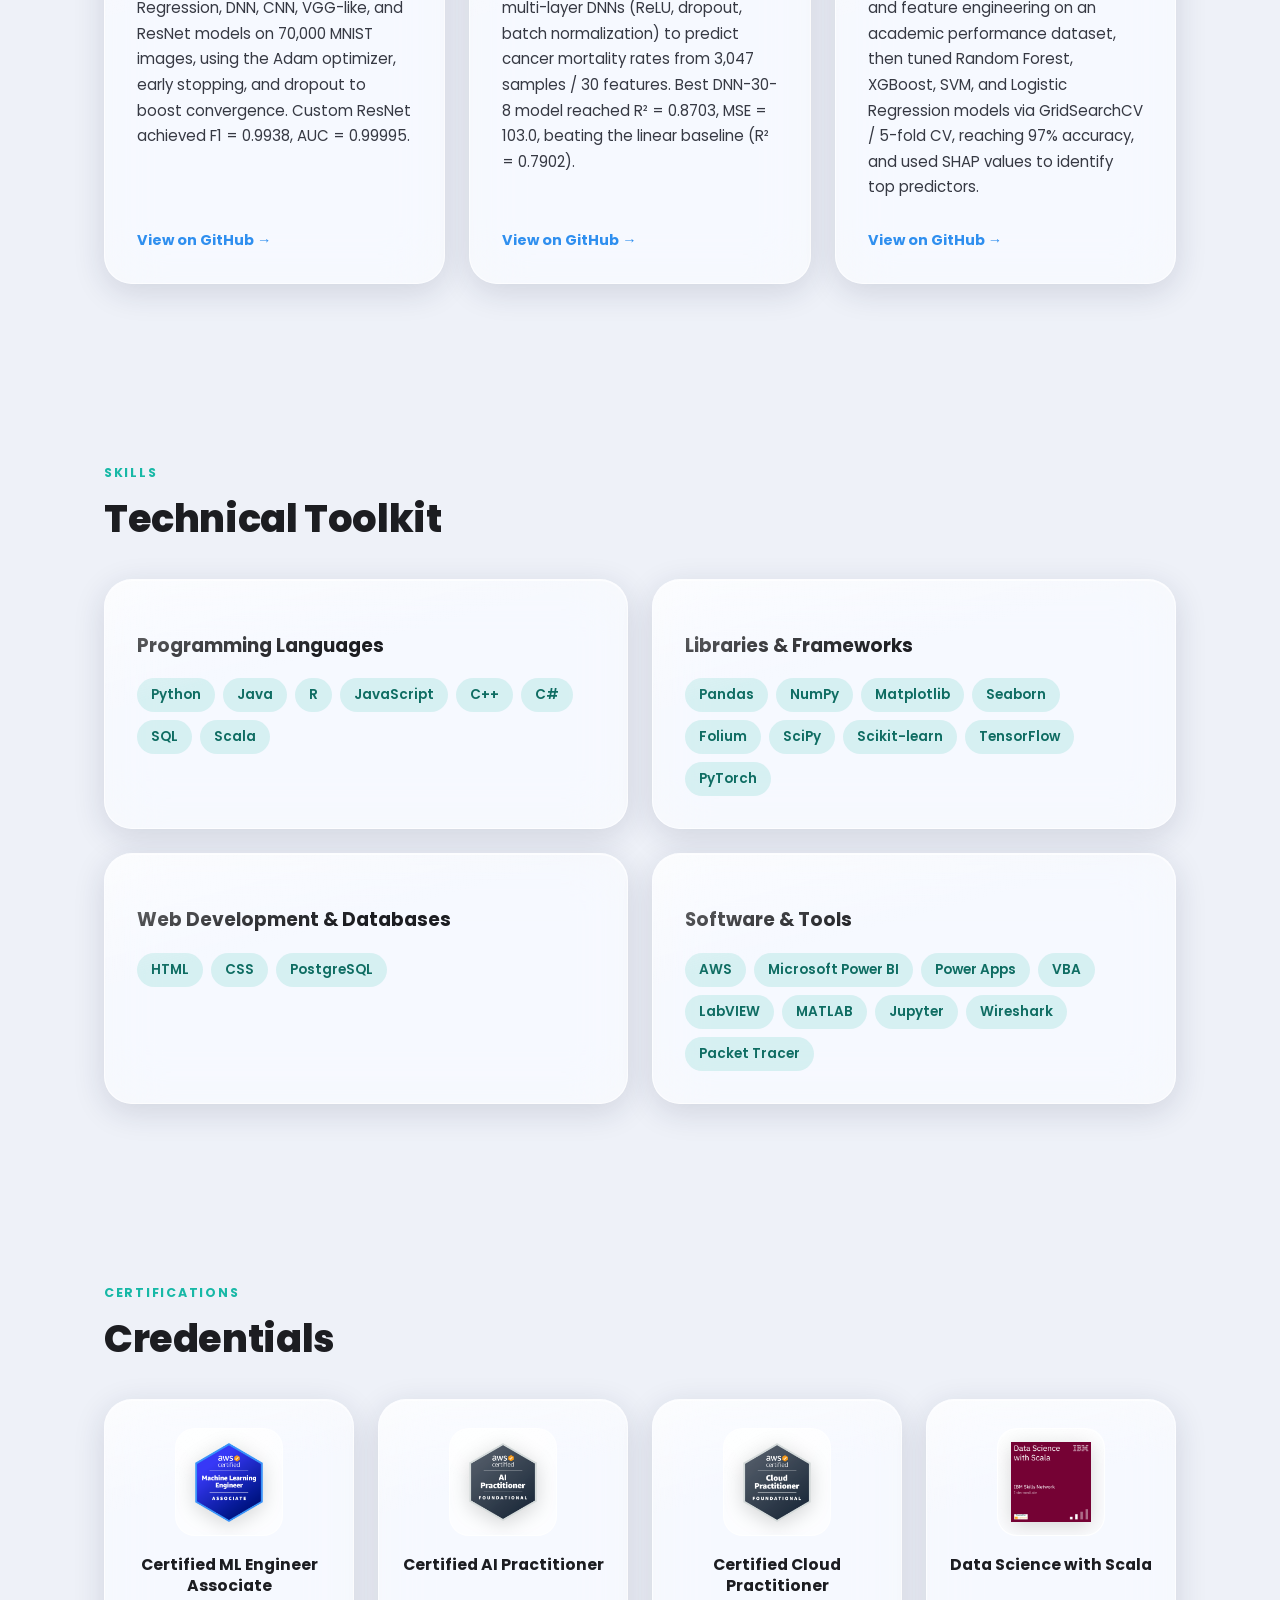
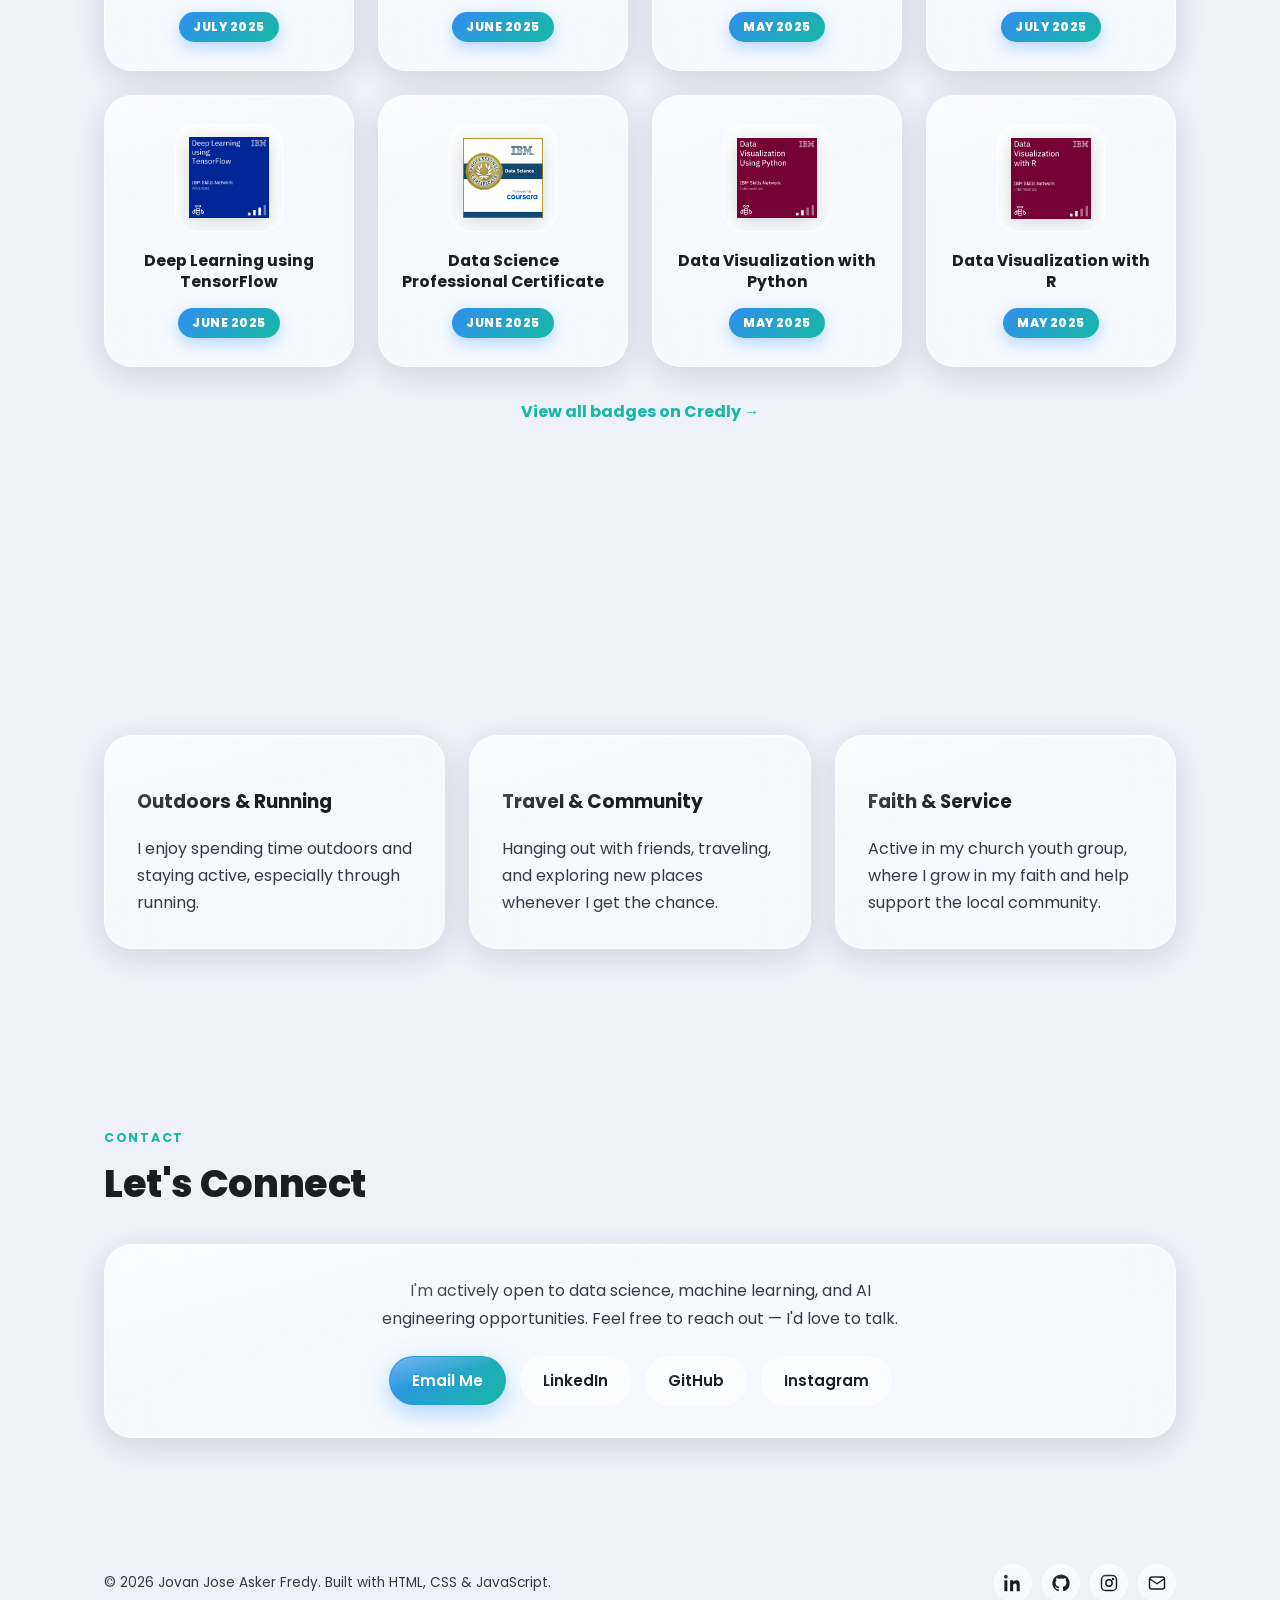
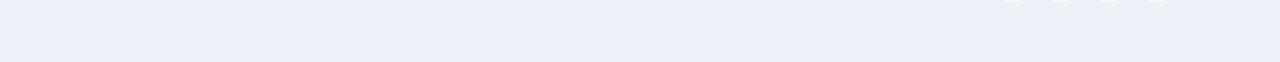
==== commit 50f79919: "Use network/plexus photo as the site-wide background Replaces the animated gradient blobs with the p" ====
--- a/index.html
+++ b/index.html
@@ -60,11 +60,7 @@
 </head>
 <body>
 
-<div class="bg-aurora" aria-hidden="true">
-  <span class="blob blob-1"></span>
-  <span class="blob blob-2"></span>
-  <span class="blob blob-3"></span>
-</div>
+<div class="bg-photo" aria-hidden="true"></div>
 
 <a class="skip-link" href="#main">Skip to content</a>
 
--- a/assets/css/style.css
+++ b/assets/css/style.css
@@ -29,6 +29,7 @@
   --nav-bg: rgba(255,255,255,0.55);
   --chip-bg: rgba(23,184,166,0.14);
   --chip-text: #0f6d63;
+  --bg-scrim: rgba(238,241,248,0.87);
 }
 
 :root[data-theme="dark"] {
@@ -43,6 +44,7 @@
   --nav-bg: rgba(20,21,27,0.55);
   --chip-bg: rgba(52,211,153,0.18);
   --chip-text: #8ff0c8;
+  --bg-scrim: rgba(8,10,15,0.32);
 }
 
 @media (prefers-color-scheme: dark) {
@@ -58,6 +60,7 @@
     --nav-bg: rgba(20,21,27,0.55);
     --chip-bg: rgba(52,211,153,0.18);
     --chip-text: #8ff0c8;
+    --bg-scrim: rgba(8,10,15,0.32);
   }
 }
 
@@ -94,32 +97,31 @@
 }
 .skip-link:focus { left: 16px; top: 16px; }
 
-/* ---------- Aurora background ---------- */
-.bg-aurora {
+/* ---------- Photo background ---------- */
+.bg-photo {
   position: fixed;
   inset: 0;
   z-index: -1;
-  overflow: hidden;
-  background: var(--bg);
-}
-.blob {
-  position: absolute;
-  border-radius: 50%;
-  filter: blur(90px);
-  opacity: 0.55;
+  background-image: linear-gradient(var(--bg-scrim), var(--bg-scrim)), url('../images/bg/network-bg.png');
+  background-size: cover;
+  background-position: center;
+  background-repeat: no-repeat;
+  animation: bgKenBurns 40s ease-in-out infinite alternate;
   will-change: transform;
 }
-.blob-1 { width: 46vw; height: 46vw; top: -12vw; left: -10vw; background: var(--accent-1); animation: float1 22s ease-in-out infinite; }
-.blob-2 { width: 40vw; height: 40vw; top: 10vw; right: -14vw; background: var(--accent-2); animation: float2 26s ease-in-out infinite; }
-.blob-3 { width: 38vw; height: 38vw; bottom: -16vw; left: 20vw; background: var(--accent-3); animation: float3 30s ease-in-out infinite; }
-
-@keyframes float1 { 0%,100% { transform: translate(0,0) scale(1);} 50% { transform: translate(4vw, 6vw) scale(1.08);} }
-@keyframes float2 { 0%,100% { transform: translate(0,0) scale(1);} 50% { transform: translate(-5vw, 4vw) scale(1.1);} }
-@keyframes float3 { 0%,100% { transform: translate(0,0) scale(1);} 50% { transform: translate(3vw, -5vw) scale(1.05);} }
+
+@keyframes bgKenBurns {
+  0% { transform: scale(1) translate(0, 0); }
+  50% { transform: scale(1.07) translate(-1.2%, -0.8%); }
+  100% { transform: scale(1.12) translate(1%, 0.6%); }
+}
+
+@media (prefers-reduced-motion: reduce) {
+  .bg-photo { animation: none; }
+}
 
 @media (prefers-reduced-motion: reduce) {
   html { scroll-behavior: auto; }
-  .blob { animation: none; }
 }
 
 /* ---------- Glass core ---------- */
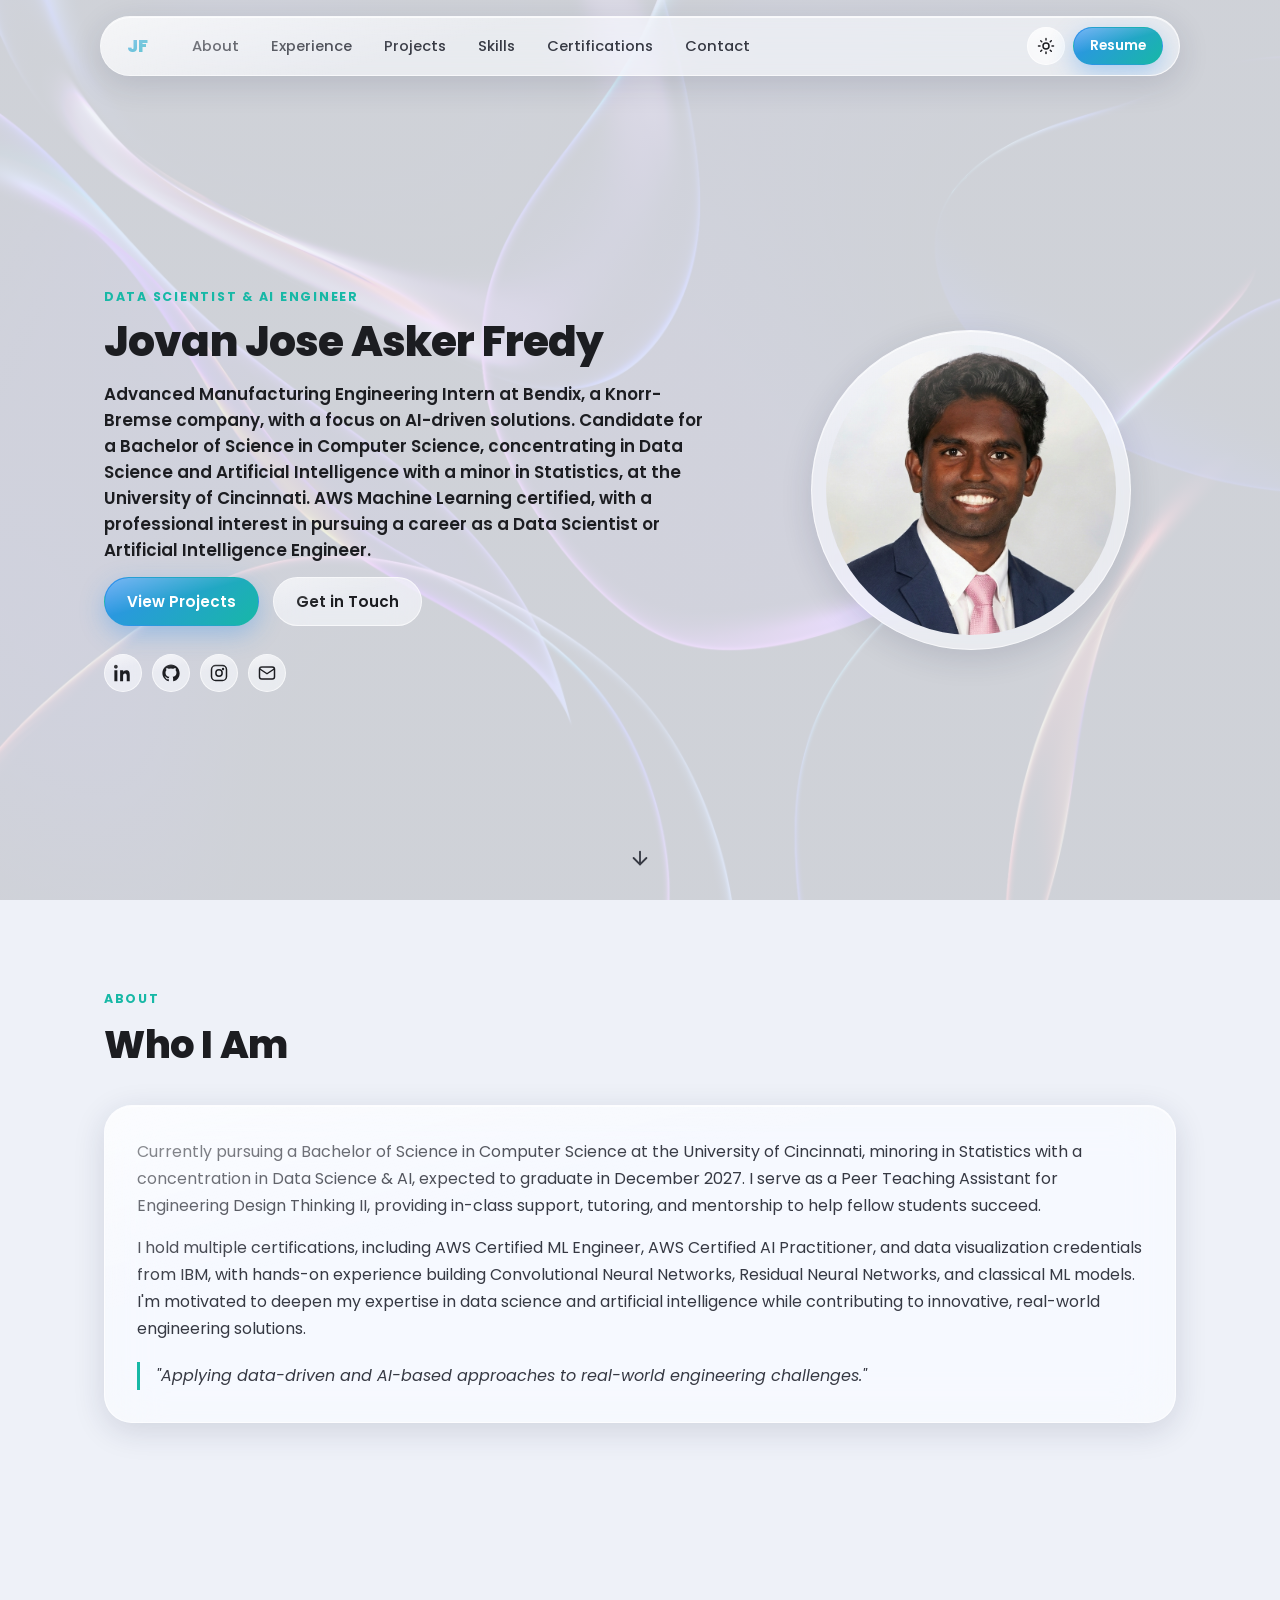
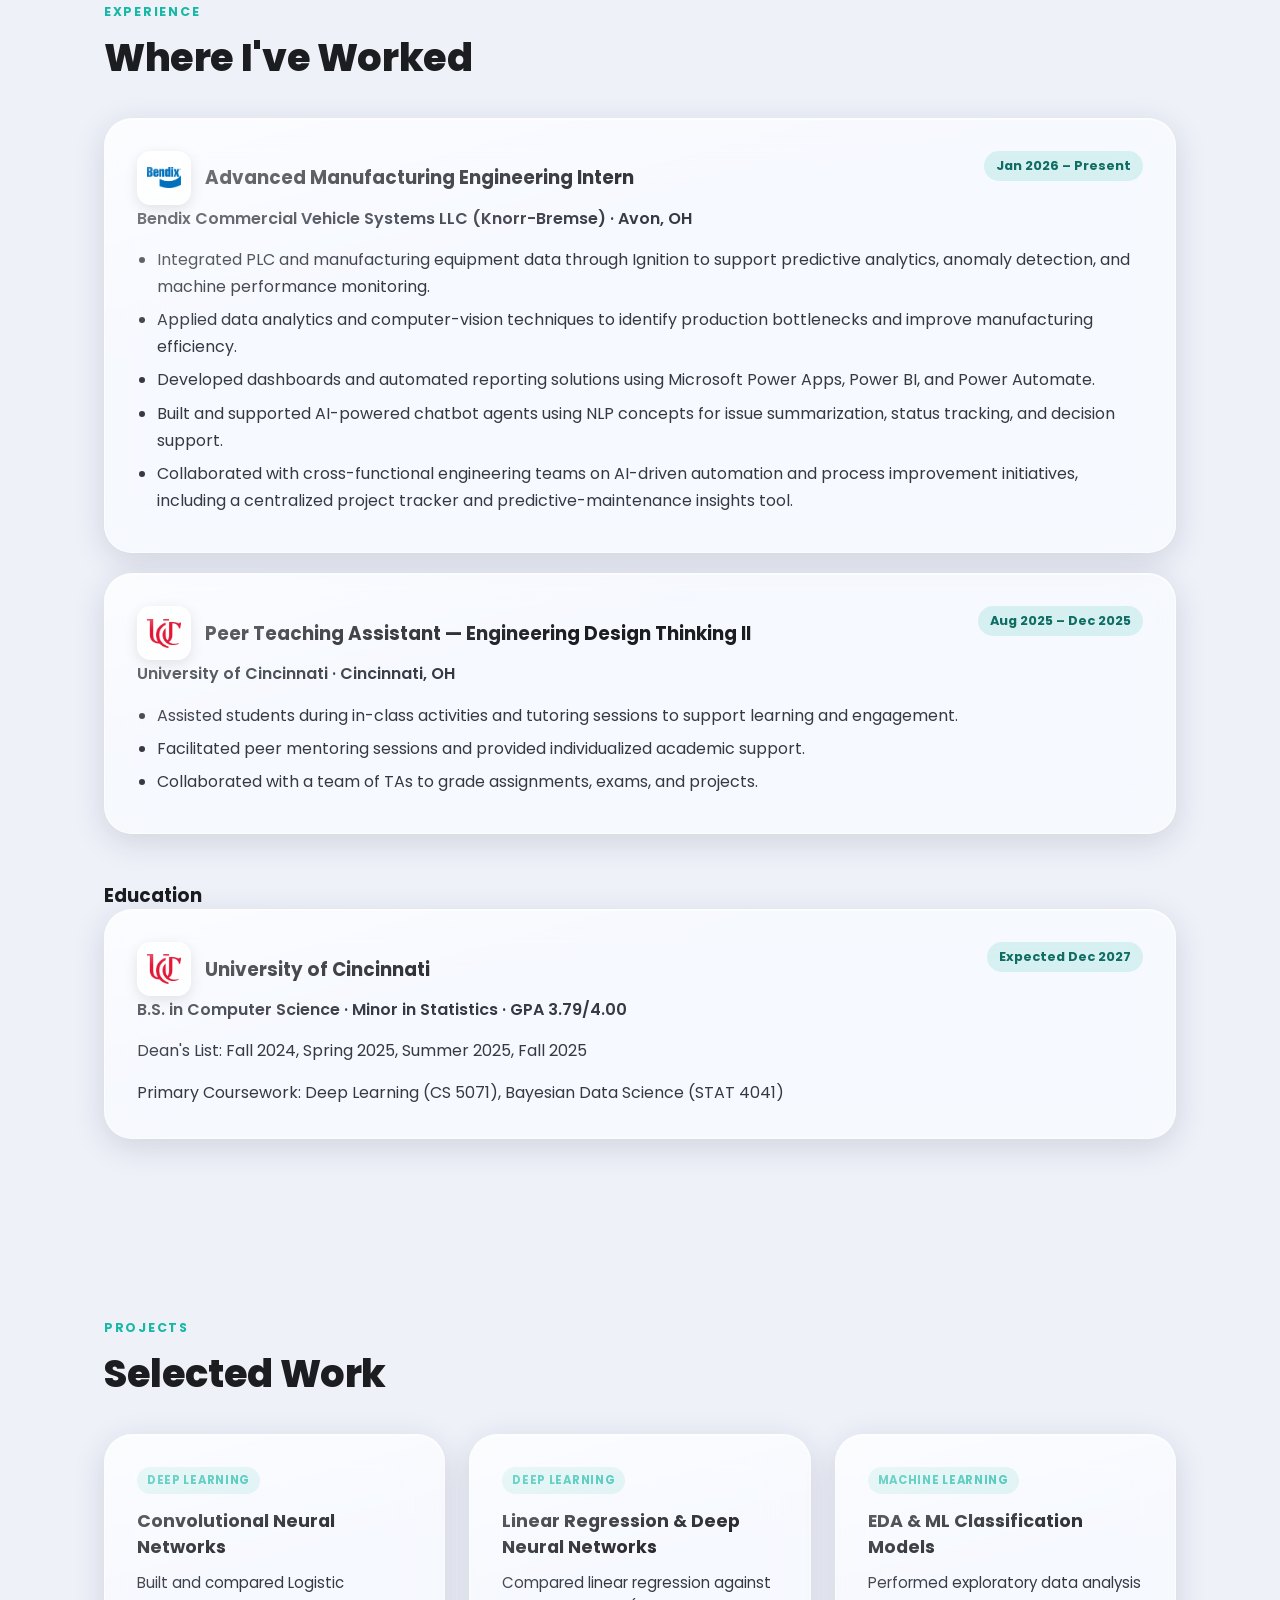
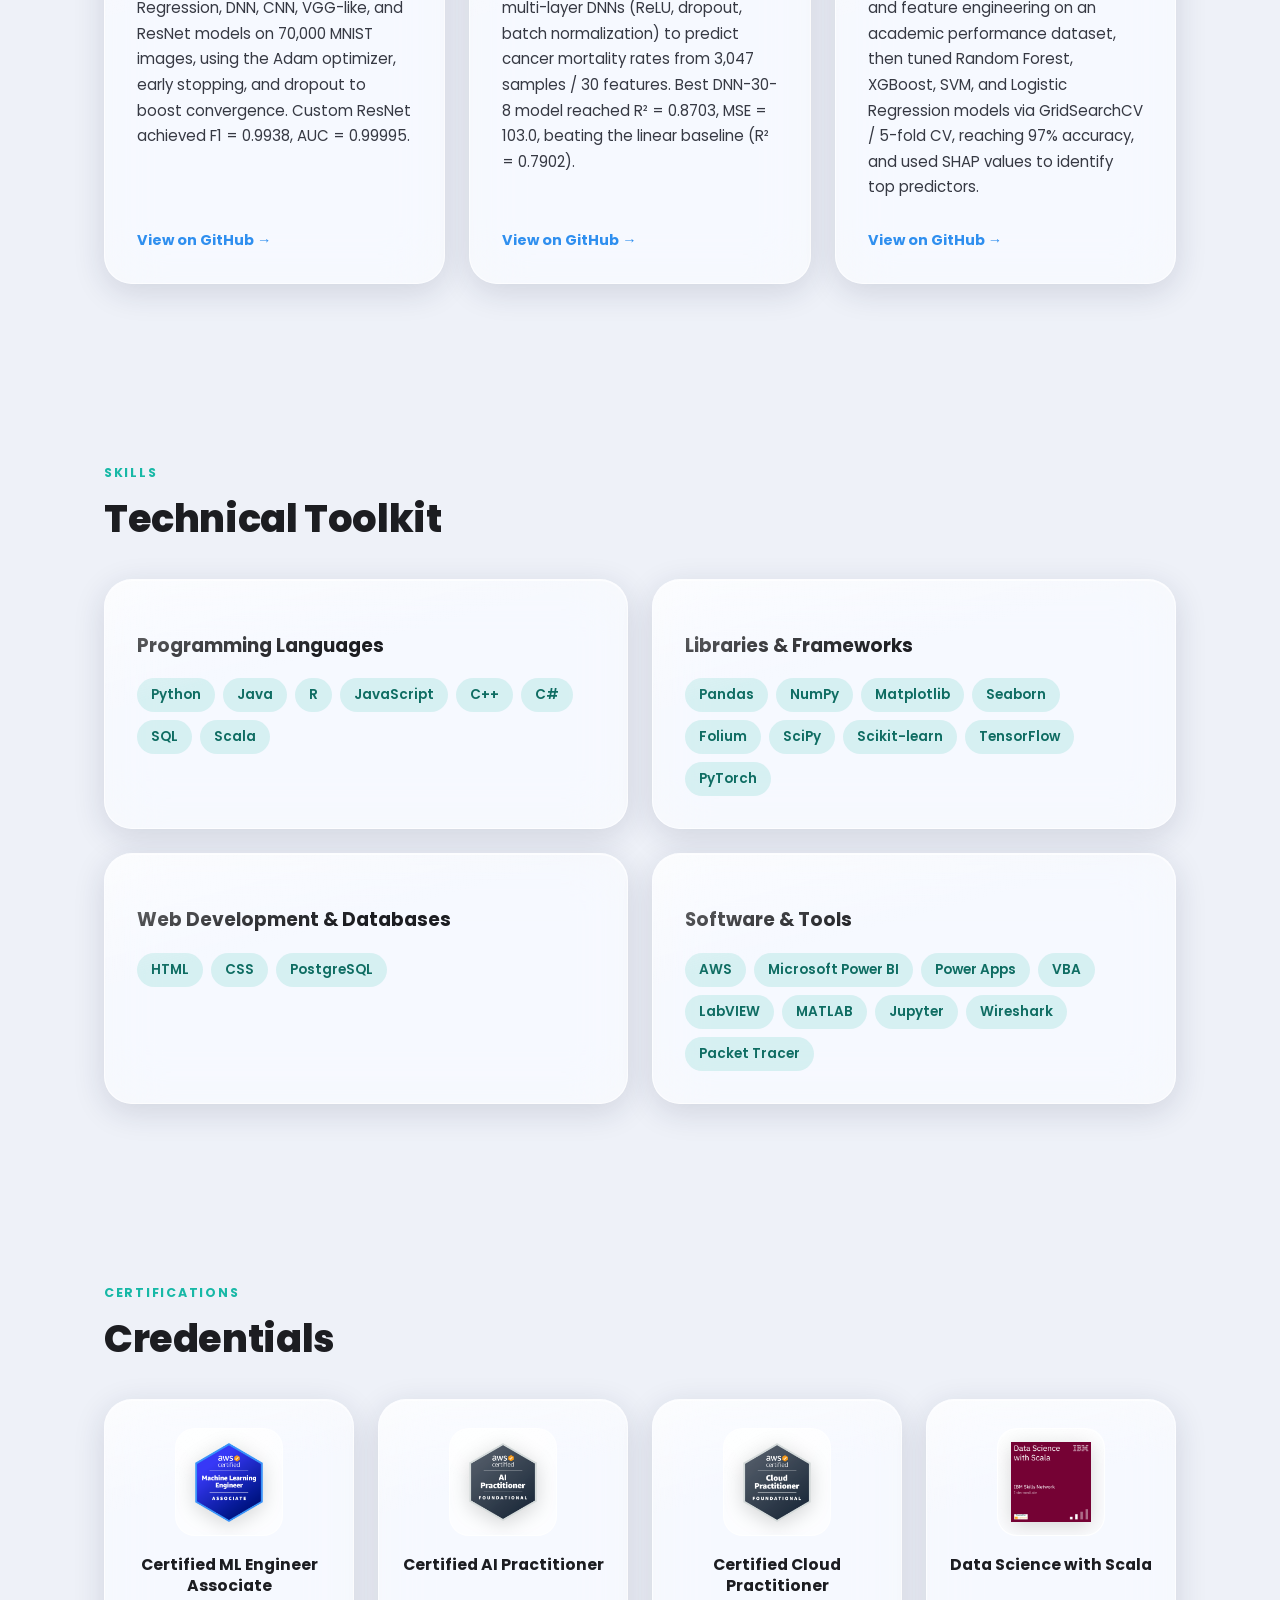
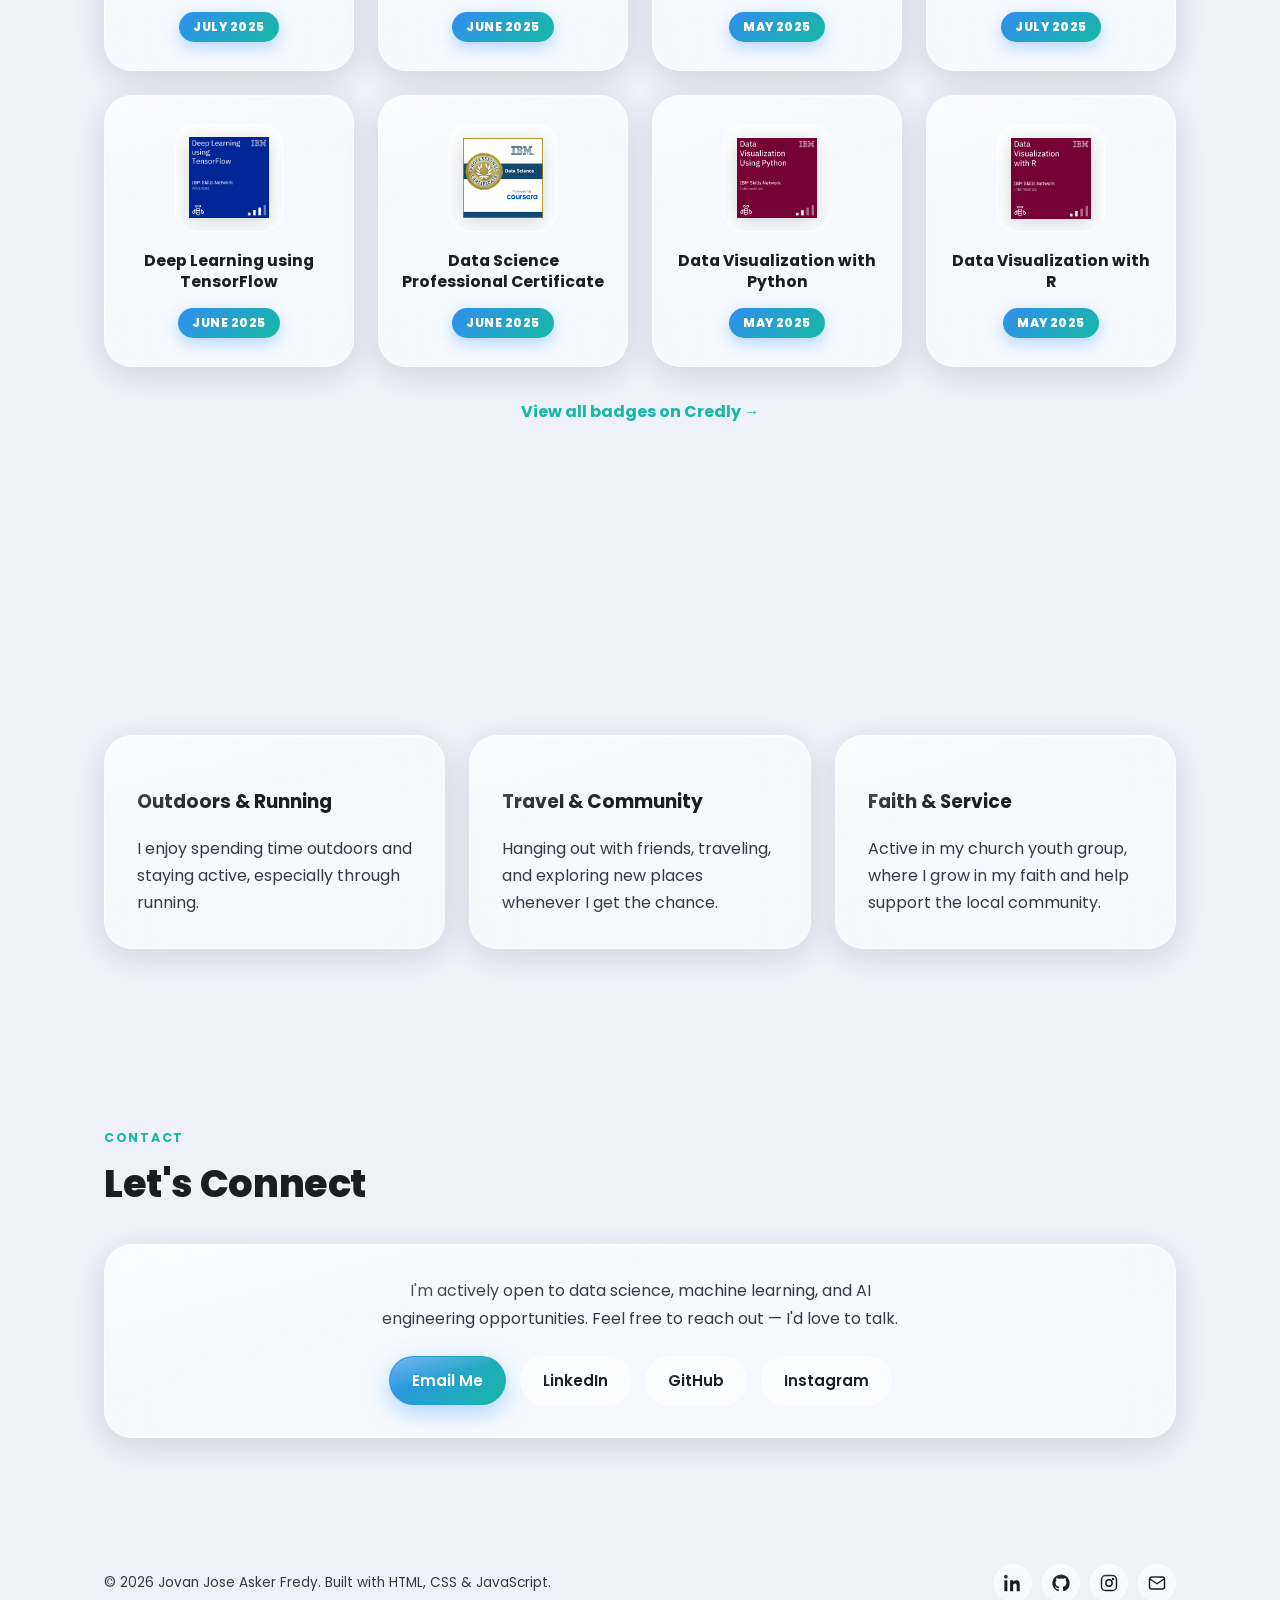
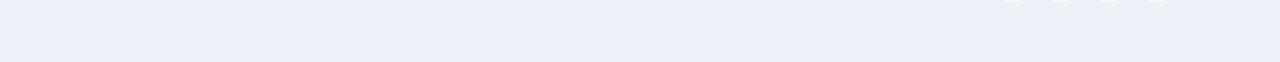
==== commit 89e69f74: "Migrate hosting from GitHub Pages to Vercel GitHub's Actions/Pages backend hit a sustained outage (5" ====
--- a/index.html
+++ b/index.html
@@ -8,21 +8,21 @@
 <meta name="keywords" content="Jovan Jose Asker Fredy, Jovan Fredy, Jovan Asker, Data Scientist, AI Engineer, Machine Learning Engineer, University of Cincinnati, Bendix, Knorr-Bremse, AWS Certified, Computer Science">
 <meta name="author" content="Jovan Jose Asker Fredy">
 <meta name="robots" content="index, follow">
-<link rel="canonical" href="https://jovanjose02.github.io/Personal_Projects/">
+<link rel="canonical" href="https://jovan-portfolio-eta.vercel.app/">
 
 <!-- Open Graph -->
 <meta property="og:type" content="profile">
 <meta property="og:title" content="Jovan Jose Asker Fredy | Data Science & AI Engineer">
 <meta property="og:description" content="Computer Science student at the University of Cincinnati, AWS Certified ML Engineer, and Advanced Manufacturing Engineering Intern at Bendix (Knorr-Bremse).">
-<meta property="og:url" content="https://jovanjose02.github.io/Personal_Projects/">
-<meta property="og:image" content="https://jovanjose02.github.io/Personal_Projects/assets/images/headshot-placeholder.svg">
+<meta property="og:url" content="https://jovan-portfolio-eta.vercel.app/">
+<meta property="og:image" content="https://jovan-portfolio-eta.vercel.app/assets/images/headshot-placeholder.svg">
 <meta property="og:site_name" content="Jovan Jose Asker Fredy">
 
 <!-- Twitter -->
 <meta name="twitter:card" content="summary_large_image">
 <meta name="twitter:title" content="Jovan Jose Asker Fredy | Data Science & AI Engineer">
 <meta name="twitter:description" content="Computer Science student, AWS Certified ML Engineer, and AI/Data Science practitioner.">
-<meta name="twitter:image" content="https://jovanjose02.github.io/Personal_Projects/assets/images/headshot-placeholder.svg">
+<meta name="twitter:image" content="https://jovan-portfolio-eta.vercel.app/assets/images/headshot-placeholder.svg">
 
 <link rel="icon" type="image/svg+xml" href="assets/images/favicon.svg">
 <link rel="stylesheet" href="assets/css/style.css">
@@ -37,8 +37,8 @@
   "@type": "Person",
   "name": "Jovan Jose Asker Fredy",
   "alternateName": "Jovan Fredy",
-  "url": "https://jovanjose02.github.io/Personal_Projects/",
-  "image": "https://jovanjose02.github.io/Personal_Projects/assets/images/headshot-placeholder.svg",
+  "url": "https://jovan-portfolio-eta.vercel.app/",
+  "image": "https://jovan-portfolio-eta.vercel.app/assets/images/headshot-placeholder.svg",
   "jobTitle": "Advanced Manufacturing Engineering Intern",
   "worksFor": {
     "@type": "Organization",
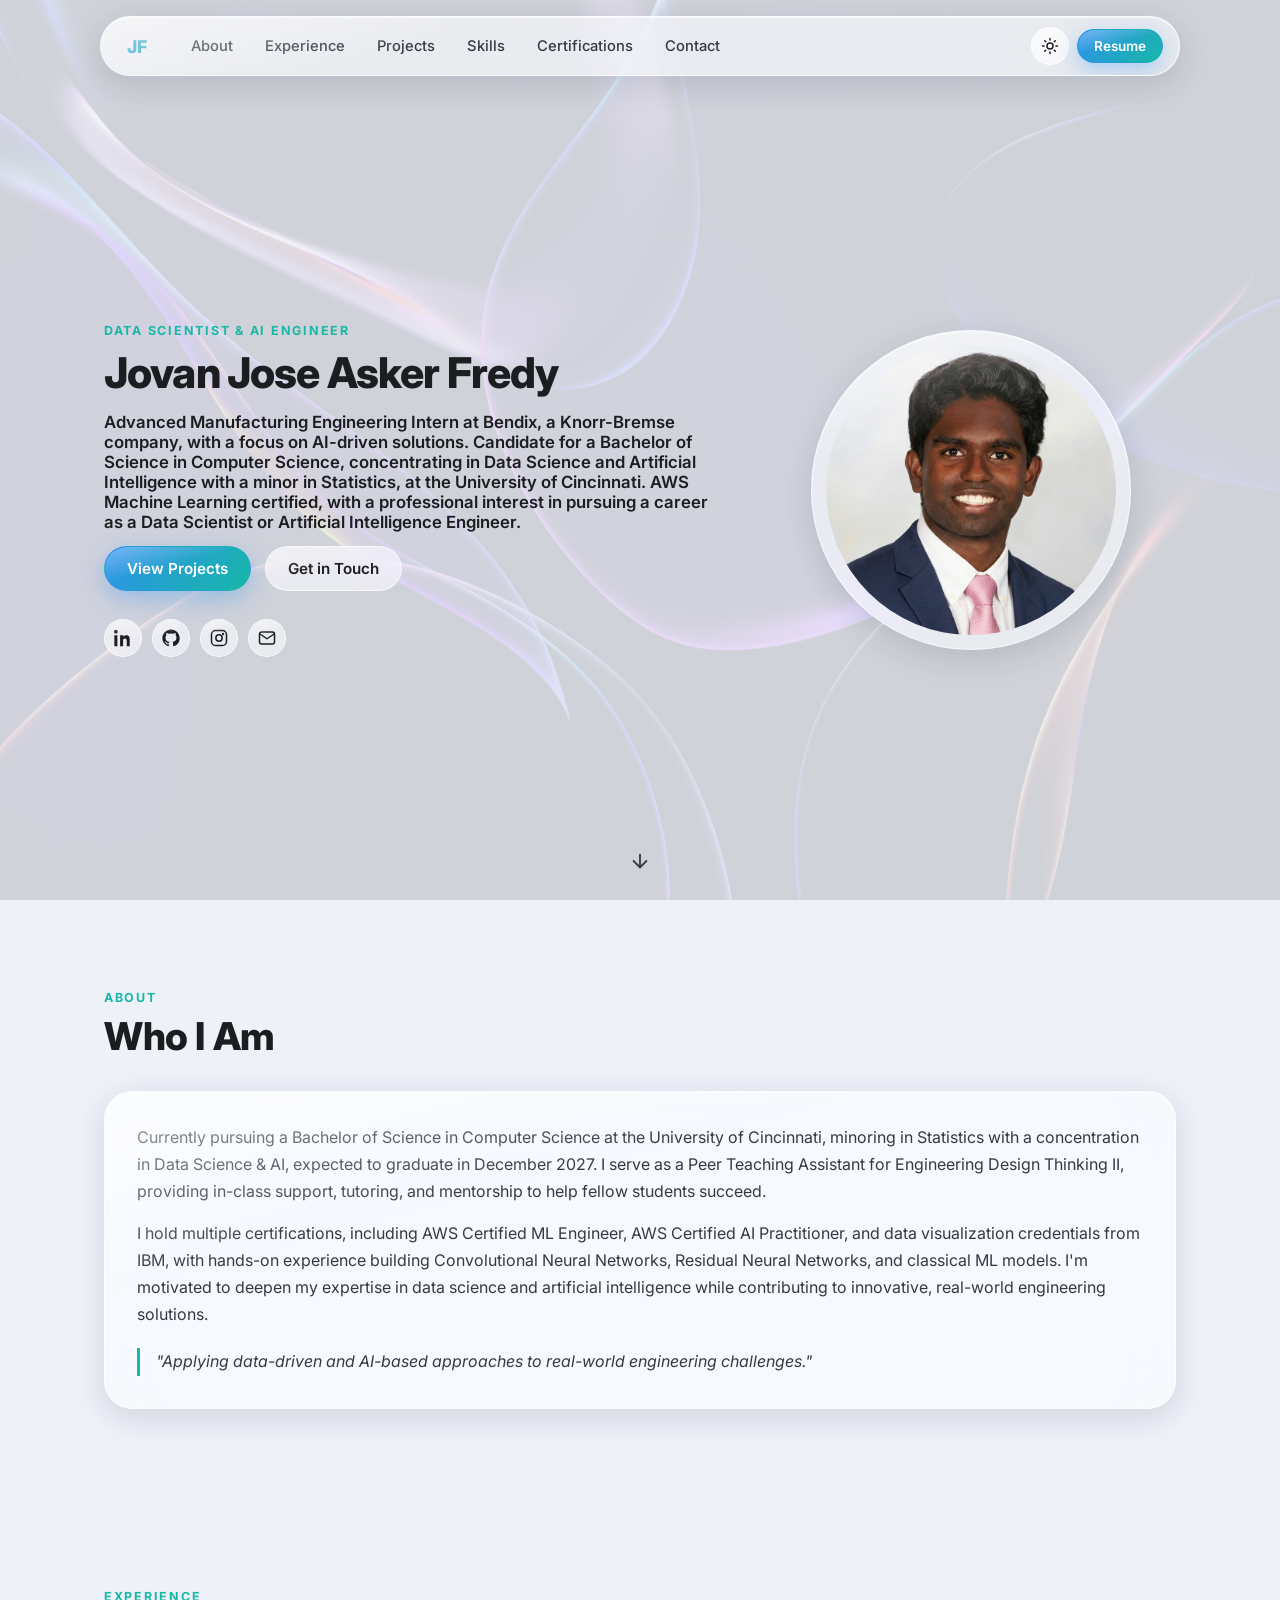
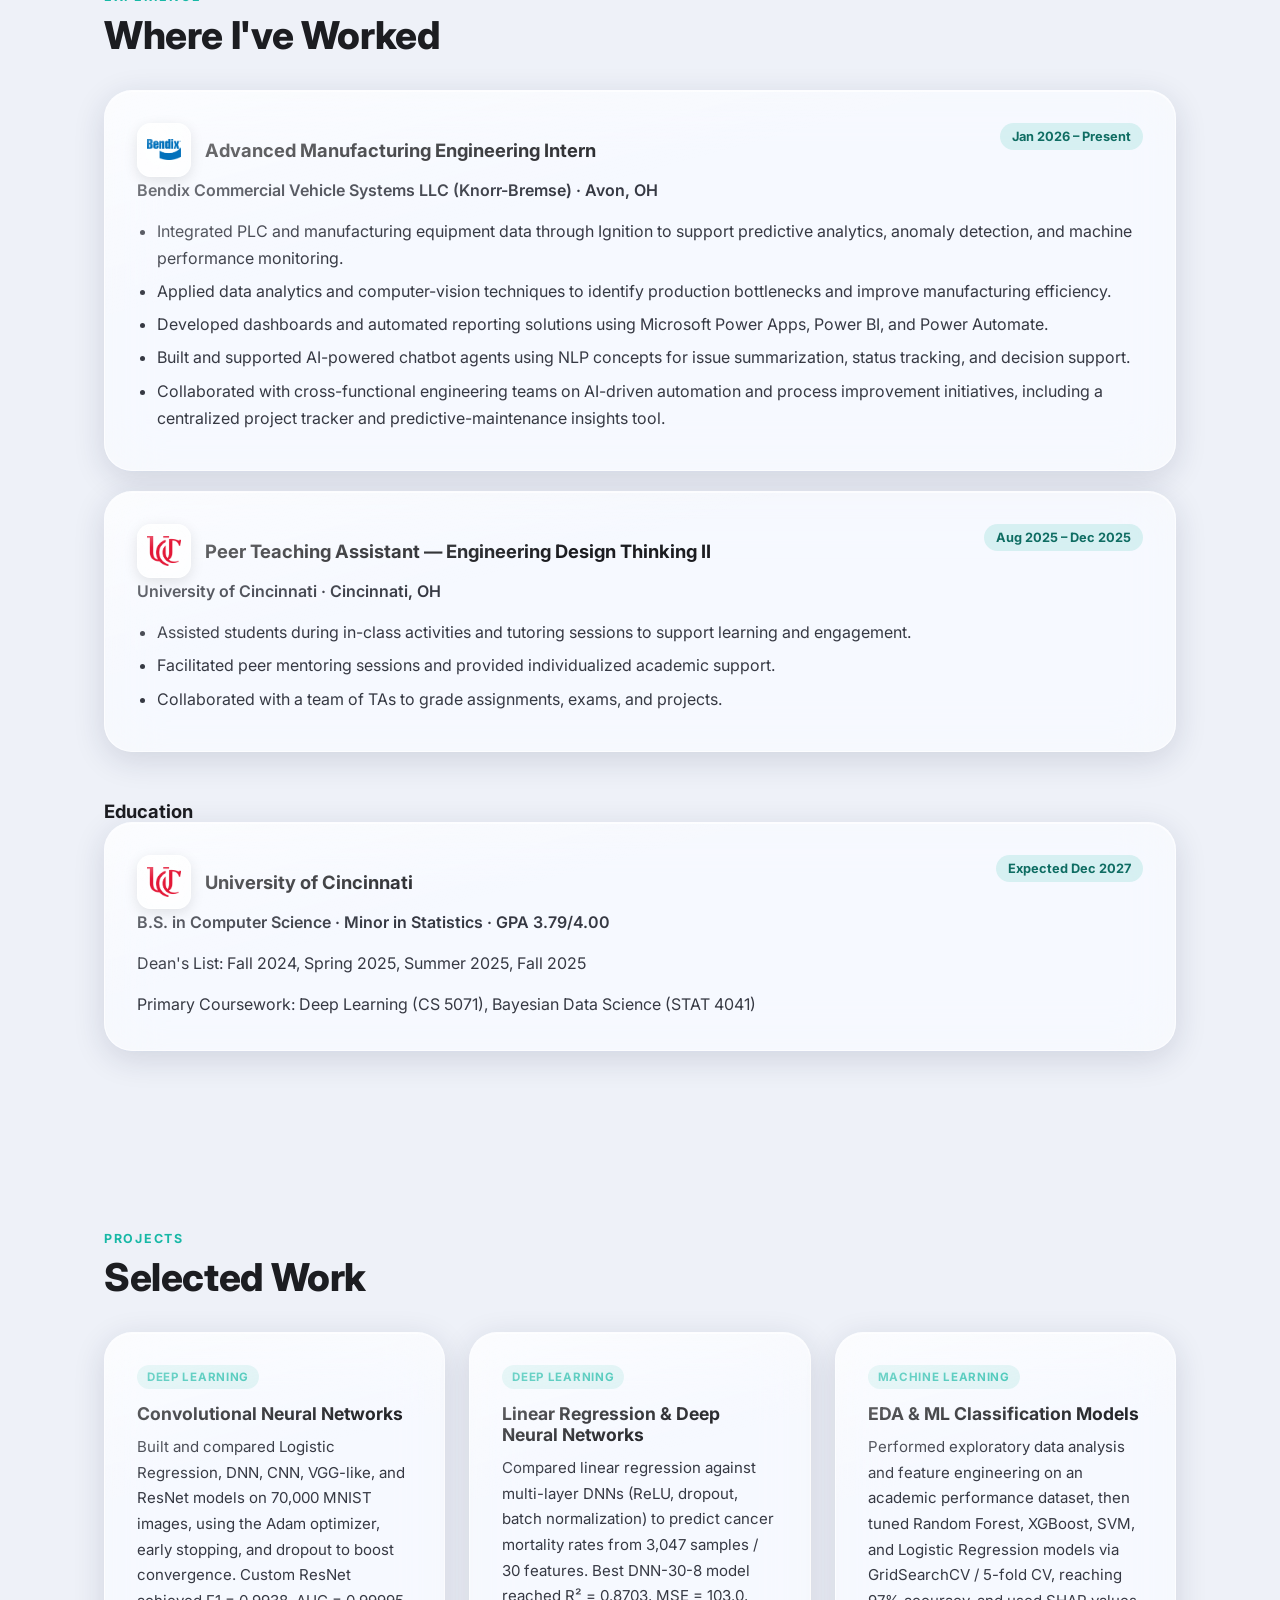
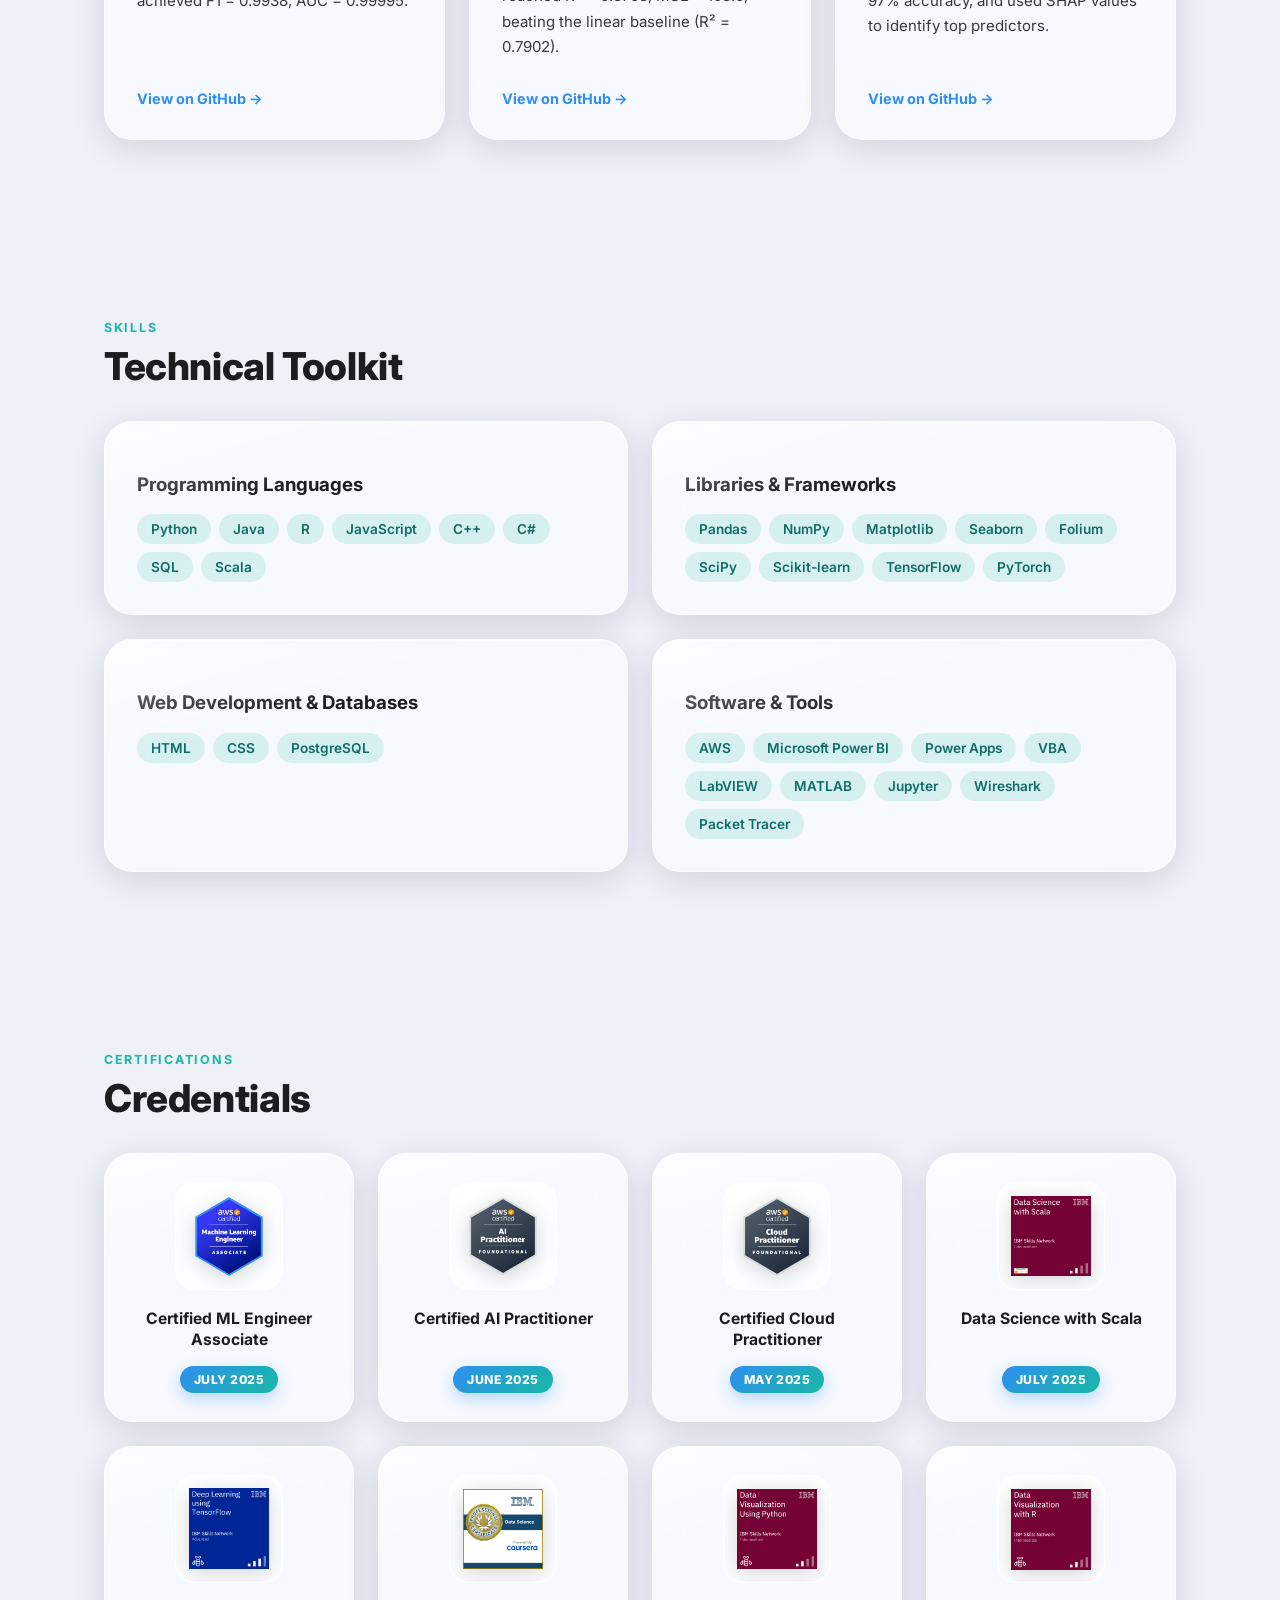
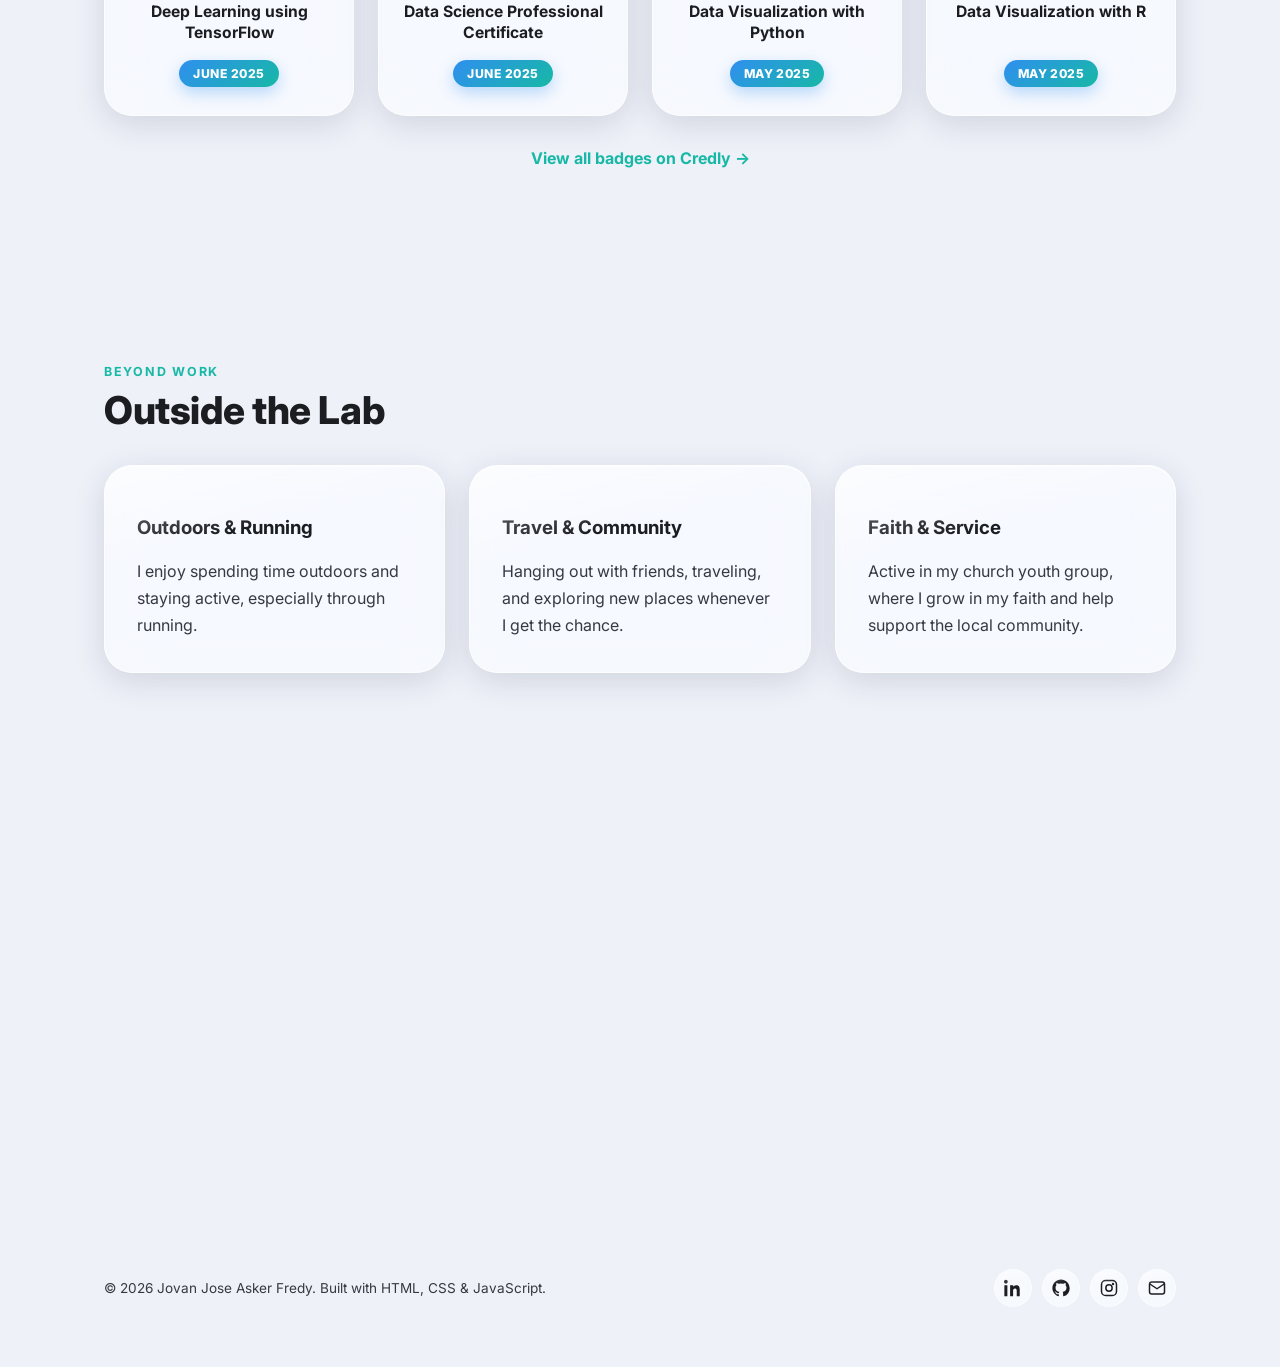
==== commit 4579703f: "Switch font to Inter for a cleaner, modern professional look Co-Authored-By: Claude Sonnet 5 <norepl" ====
--- a/index.html
+++ b/index.html
@@ -29,7 +29,7 @@
 
 <link rel="preconnect" href="https://fonts.googleapis.com">
 <link rel="preconnect" href="https://fonts.gstatic.com" crossorigin>
-<link href="https://fonts.googleapis.com/css2?family=Poppins:wght@400;500;600;700;800&display=swap" rel="stylesheet">
+<link href="https://fonts.googleapis.com/css2?family=Inter:wght@400;500;600;700;800&display=swap" rel="stylesheet">
 
 <script type="application/ld+json">
 {
--- a/assets/css/style.css
+++ b/assets/css/style.css
@@ -4,7 +4,7 @@
    ========================================================= */
 
 :root {
-  --font-sans: 'Century Gothic', CenturyGothic, AppleGothic, 'Poppins', -apple-system, BlinkMacSystemFont, 'Segoe UI', Roboto, Helvetica, Arial, sans-serif;
+  --font-sans: 'Inter', -apple-system, BlinkMacSystemFont, 'SF Pro Display', 'Segoe UI', Roboto, Helvetica, Arial, sans-serif;
 
   --accent-1: #2F8FEF;
   --accent-2: #17B8A6;
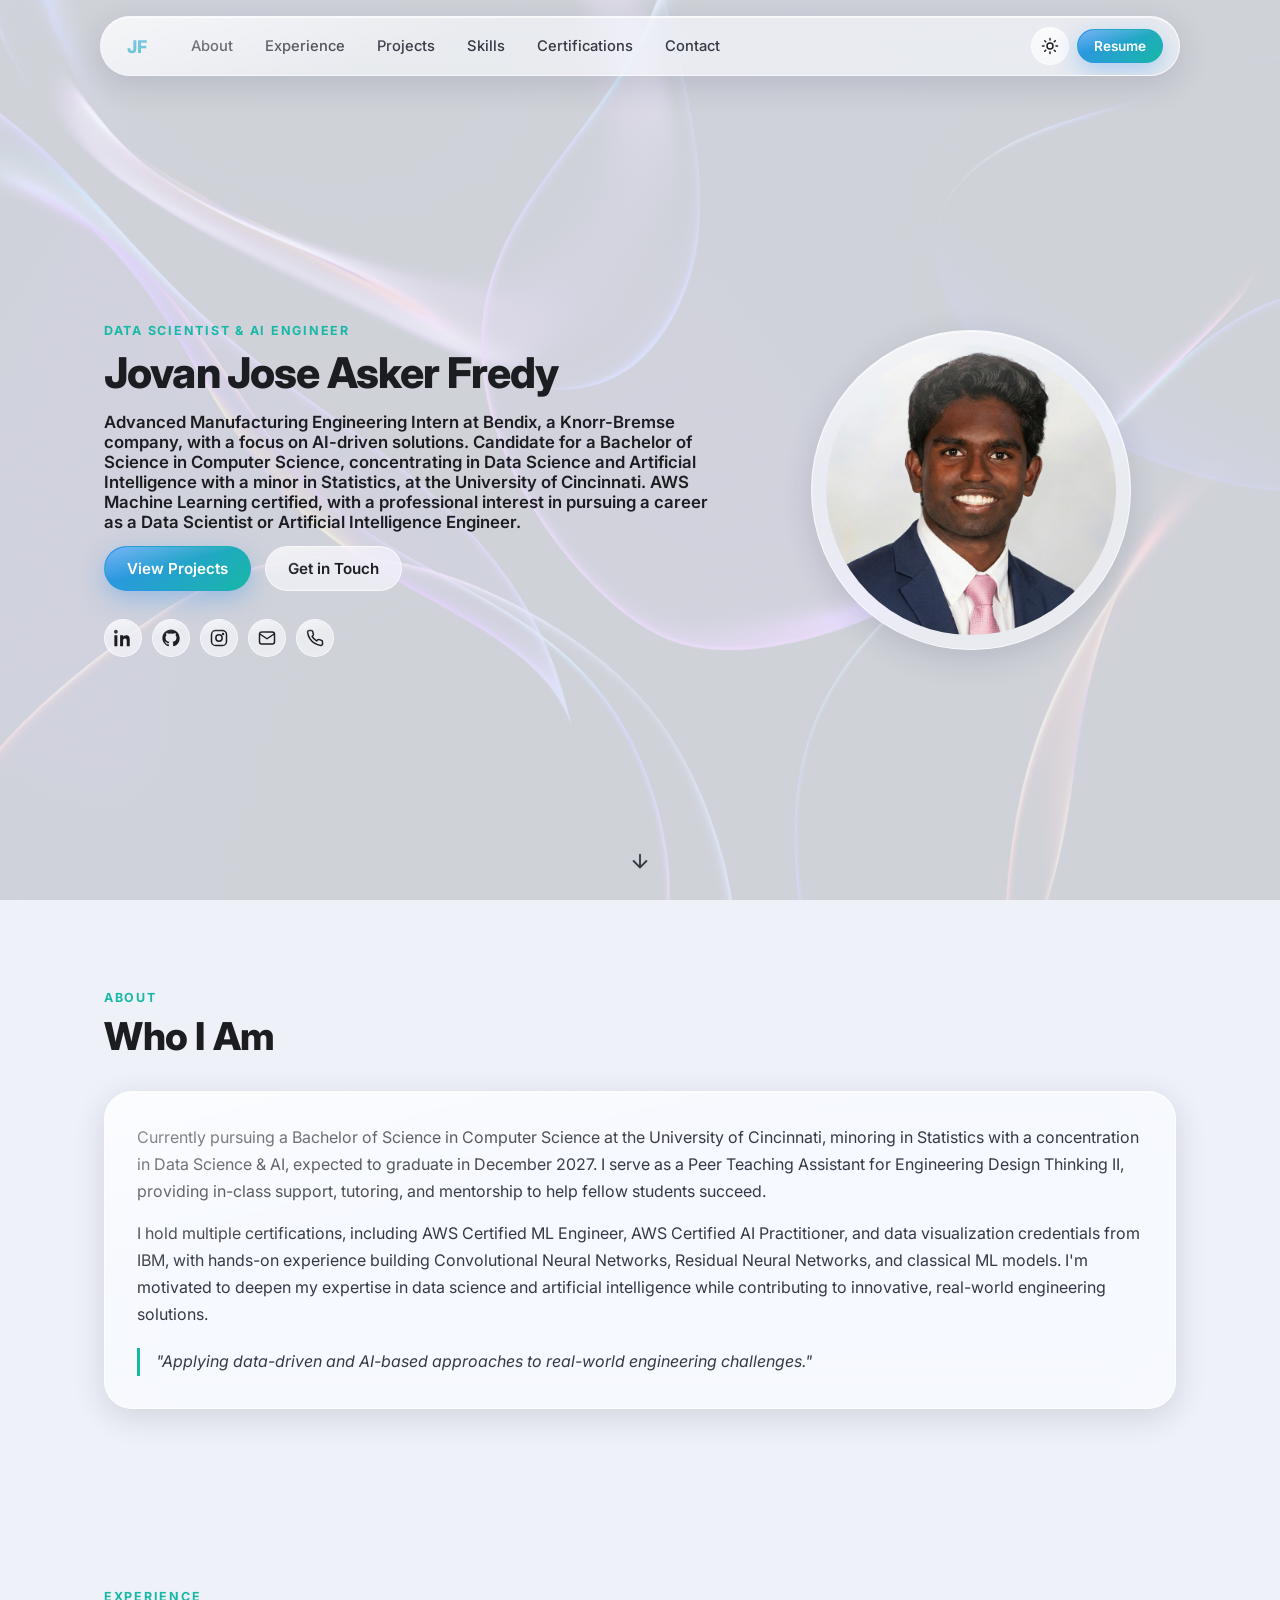
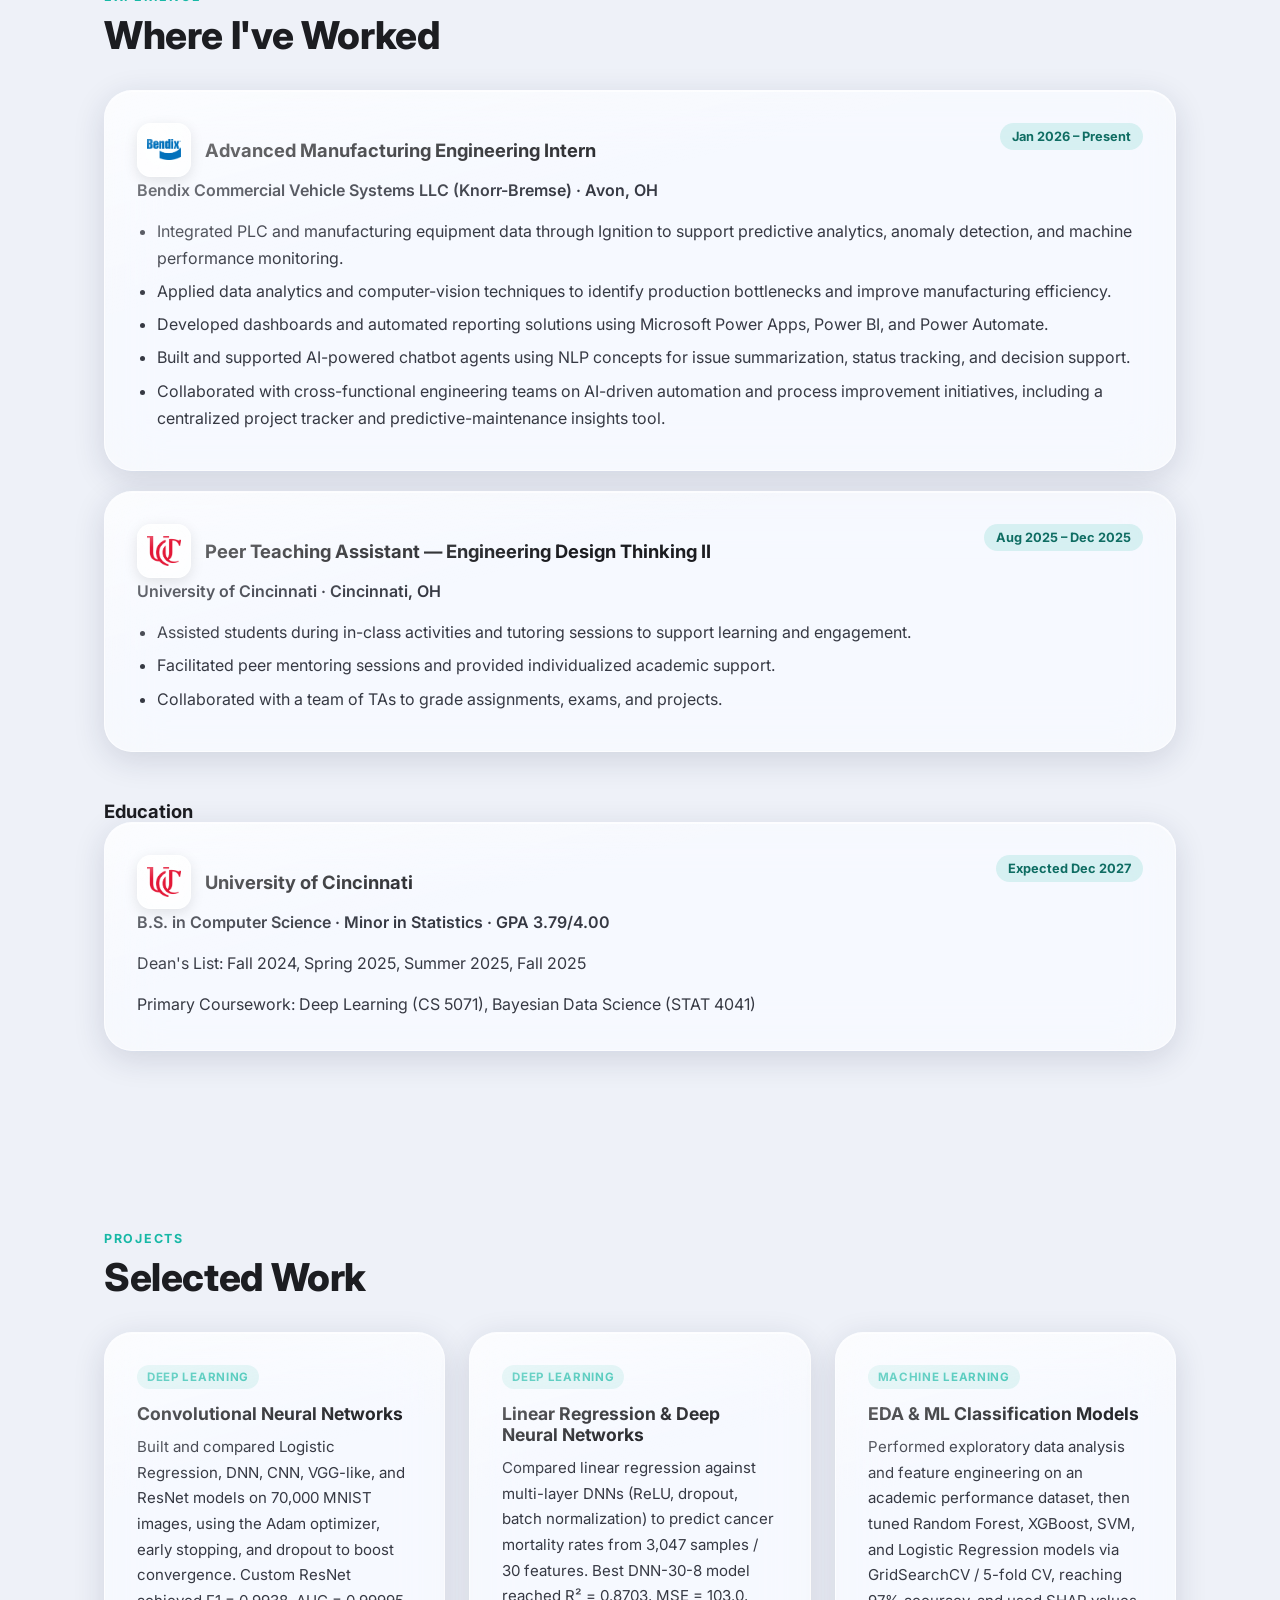
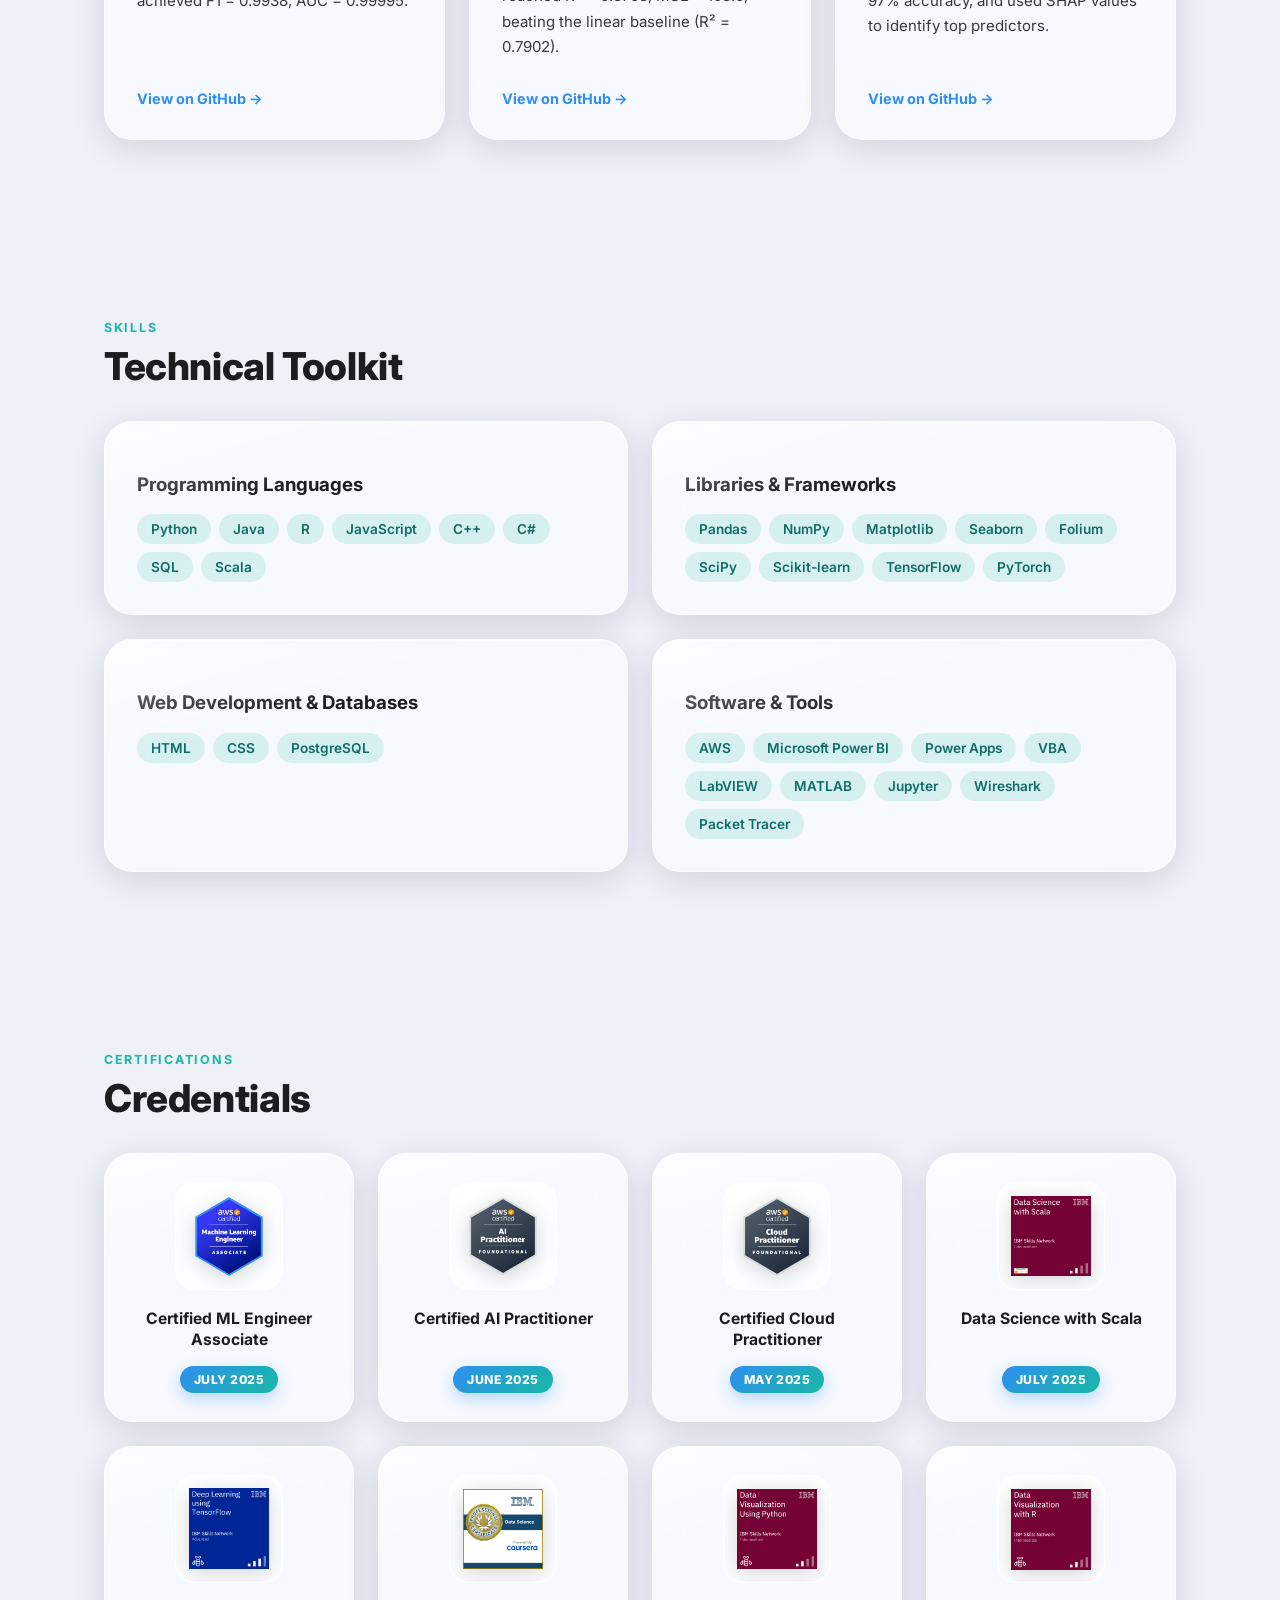
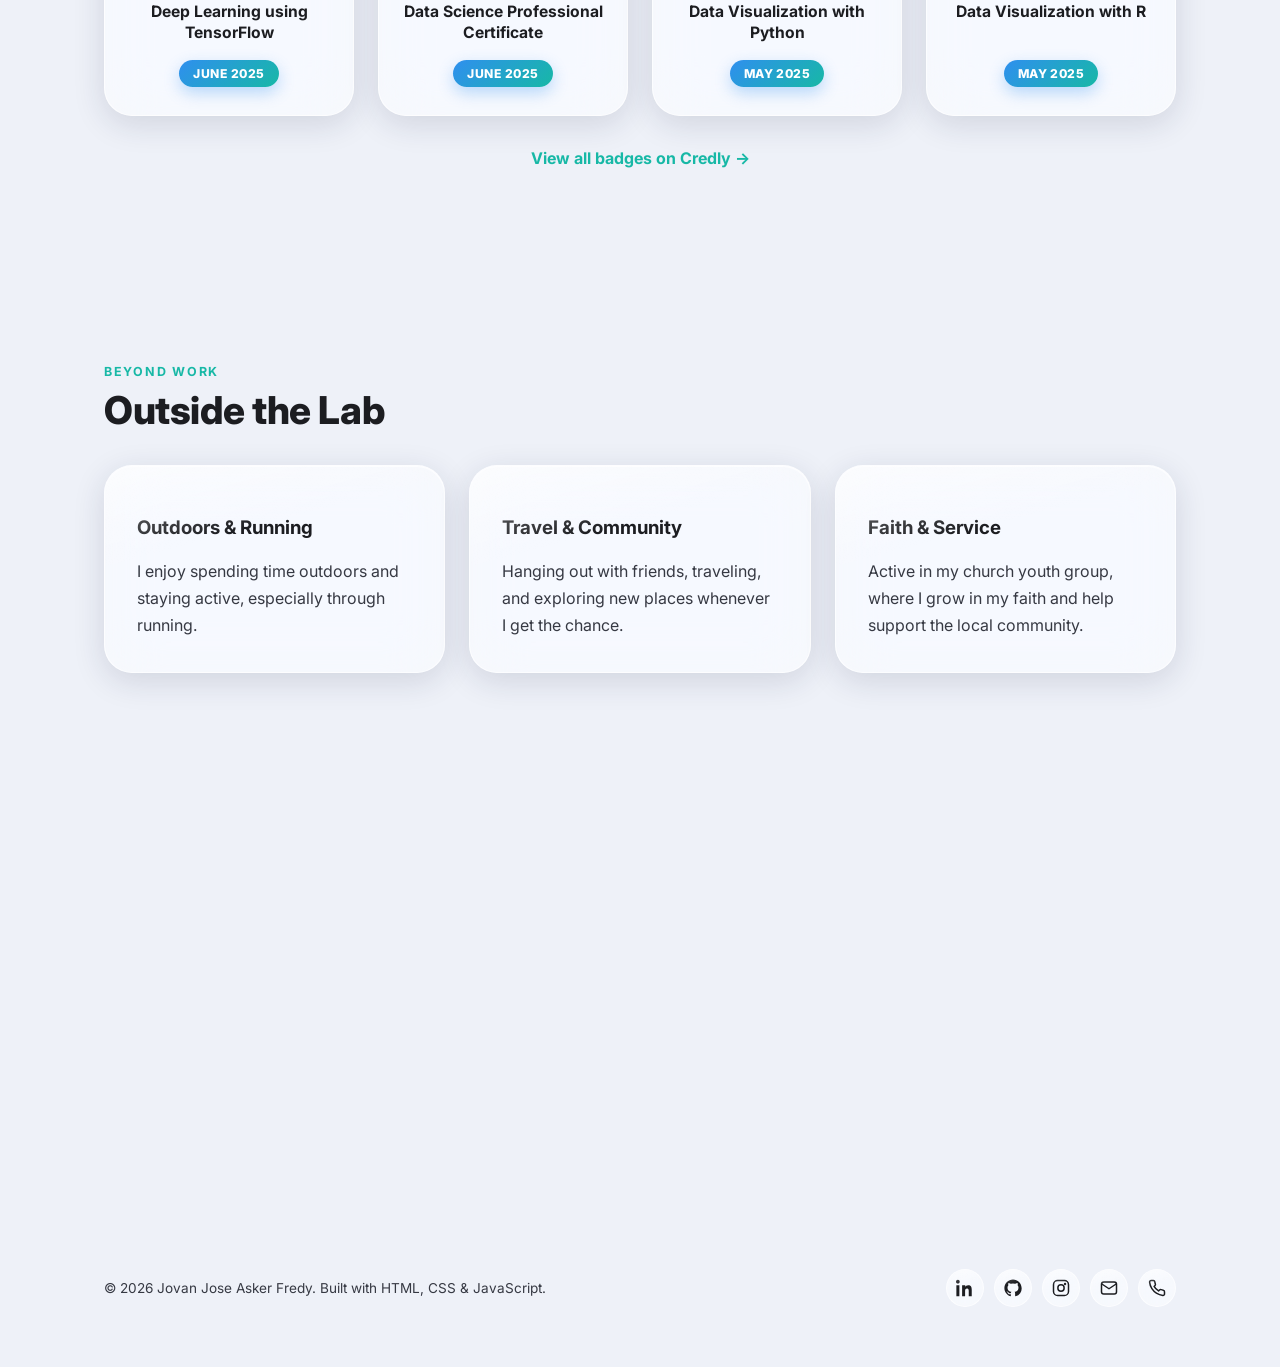
==== commit b81340c7: "Add phone number with icon everywhere contact info appears Same pattern as the Instagram addition: h" ====
--- a/index.html
+++ b/index.html
@@ -49,6 +49,7 @@
     "name": "University of Cincinnati"
   },
   "email": "mailto:jovan.asker@gmail.com",
+  "telephone": "+1-513-908-1092",
   "sameAs": [
     "https://www.linkedin.com/in/joseaskerfredy-jovan/",
     "https://github.com/JovanJose02",
@@ -113,6 +114,9 @@
           </a>
           <a class="icon-btn" href="mailto:jovan.asker@gmail.com" aria-label="Email">
             <svg viewBox="0 0 24 24" fill="none" stroke="currentColor" stroke-width="2" stroke-linecap="round" stroke-linejoin="round"><rect x="2" y="4" width="20" height="16" rx="3"/><path d="m3 7 9 6 9-6"/></svg>
+          </a>
+          <a class="icon-btn" href="tel:+15139081092" aria-label="Phone">
+            <svg viewBox="0 0 24 24" fill="none" stroke="currentColor" stroke-width="2" stroke-linecap="round" stroke-linejoin="round"><path d="M22 16.92v3a2 2 0 0 1-2.18 2 19.79 19.79 0 0 1-8.63-3.07 19.5 19.5 0 0 1-6-6 19.79 19.79 0 0 1-3.07-8.67A2 2 0 0 1 4.11 2h3a2 2 0 0 1 2 1.72c.127.96.362 1.903.7 2.81a2 2 0 0 1-.45 2.11L8.09 9.91a16 16 0 0 0 6 6l1.27-1.27a2 2 0 0 1 2.11-.45c.907.338 1.85.573 2.81.7A2 2 0 0 1 22 16.92z"/></svg>
           </a>
         </div>
       </div>
@@ -361,6 +365,7 @@
           <a class="btn btn-glass" href="https://www.linkedin.com/in/joseaskerfredy-jovan/" target="_blank" rel="noopener">LinkedIn</a>
           <a class="btn btn-glass" href="https://github.com/JovanJose02" target="_blank" rel="noopener">GitHub</a>
           <a class="btn btn-glass" href="https://www.instagram.com/jovan.joseaskerfredy02/" target="_blank" rel="noopener">Instagram</a>
+          <a class="btn btn-glass" href="tel:+15139081092">(513) 908-1092</a>
         </div>
       </div>
     </div>
@@ -384,6 +389,9 @@
       <a class="icon-btn" href="mailto:jovan.asker@gmail.com" aria-label="Email">
         <svg viewBox="0 0 24 24" fill="none" stroke="currentColor" stroke-width="2" stroke-linecap="round" stroke-linejoin="round"><rect x="2" y="4" width="20" height="16" rx="3"/><path d="m3 7 9 6 9-6"/></svg>
       </a>
+      <a class="icon-btn" href="tel:+15139081092" aria-label="Phone">
+        <svg viewBox="0 0 24 24" fill="none" stroke="currentColor" stroke-width="2" stroke-linecap="round" stroke-linejoin="round"><path d="M22 16.92v3a2 2 0 0 1-2.18 2 19.79 19.79 0 0 1-8.63-3.07 19.5 19.5 0 0 1-6-6 19.79 19.79 0 0 1-3.07-8.67A2 2 0 0 1 4.11 2h3a2 2 0 0 1 2 1.72c.127.96.362 1.903.7 2.81a2 2 0 0 1-.45 2.11L8.09 9.91a16 16 0 0 0 6 6l1.27-1.27a2 2 0 0 1 2.11-.45c.907.338 1.85.573 2.81.7A2 2 0 0 1 22 16.92z"/></svg>
+      </a>
     </div>
   </div>
 </footer>
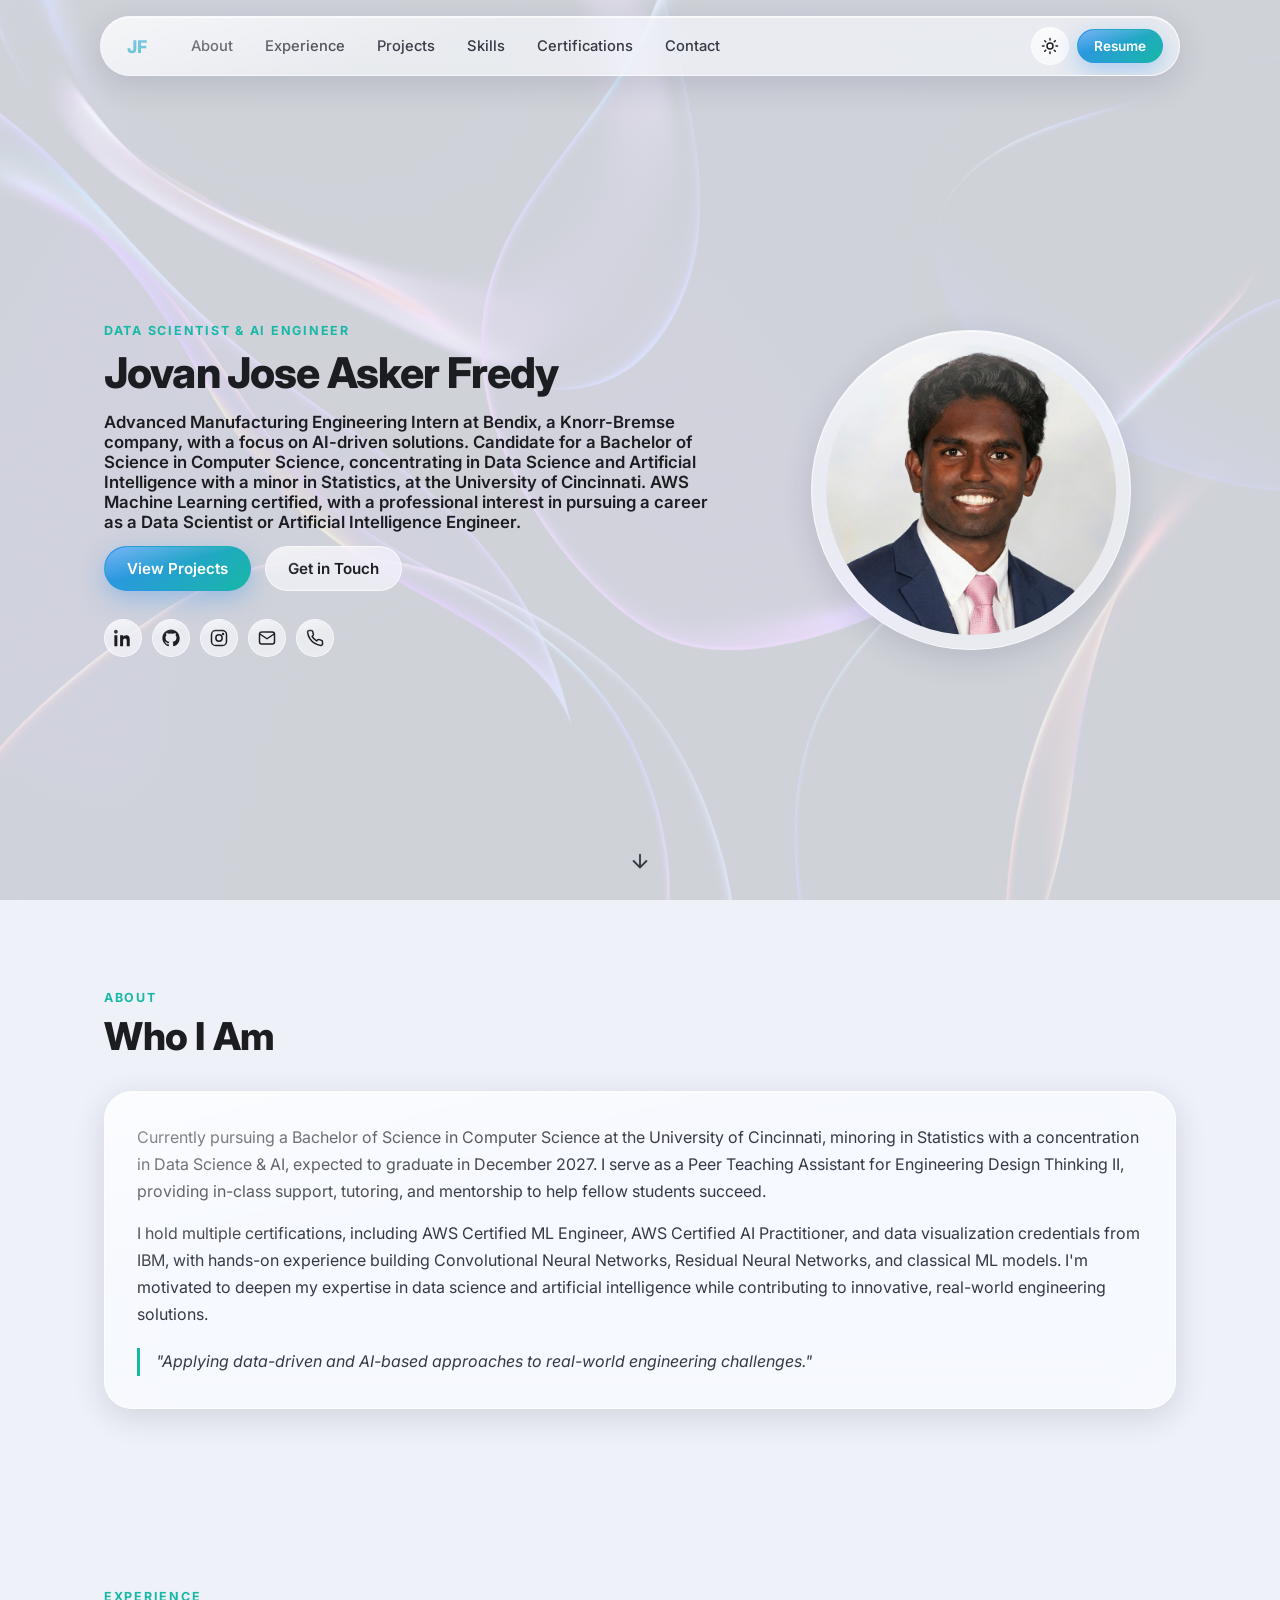
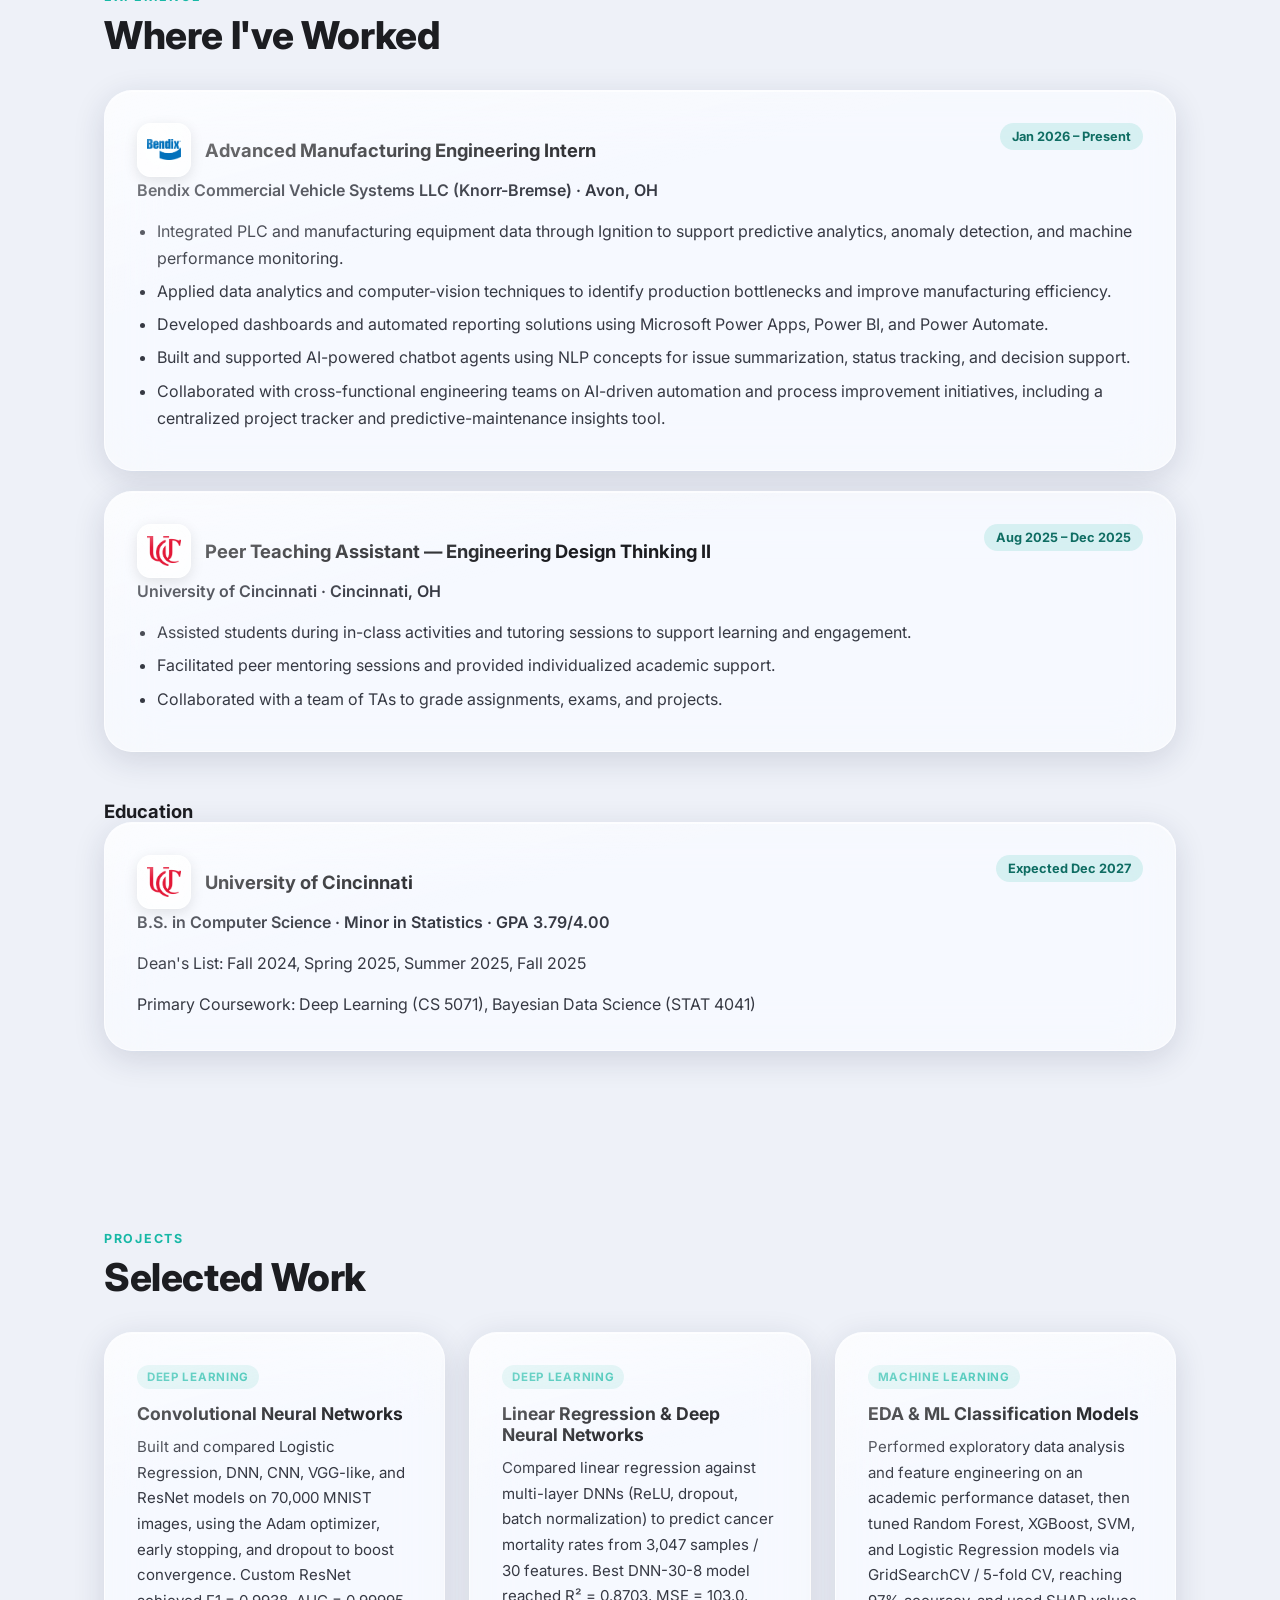
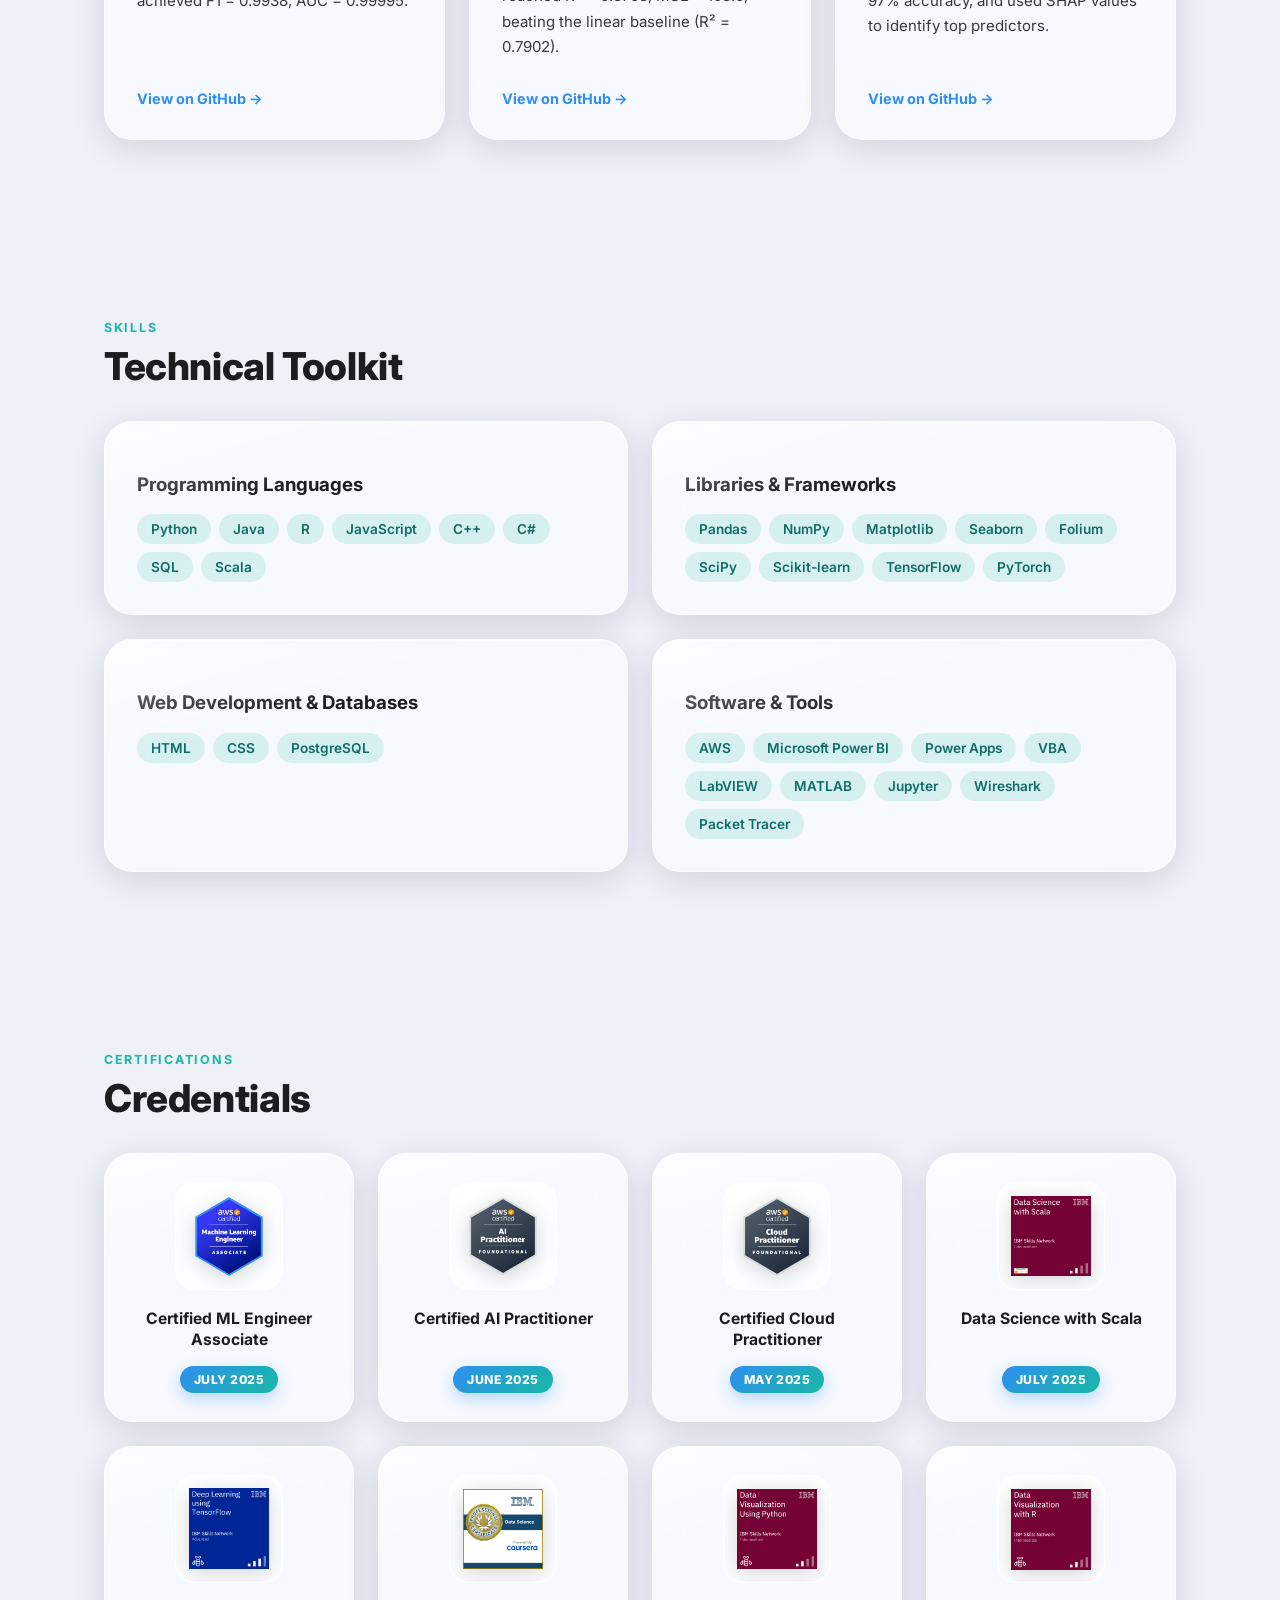
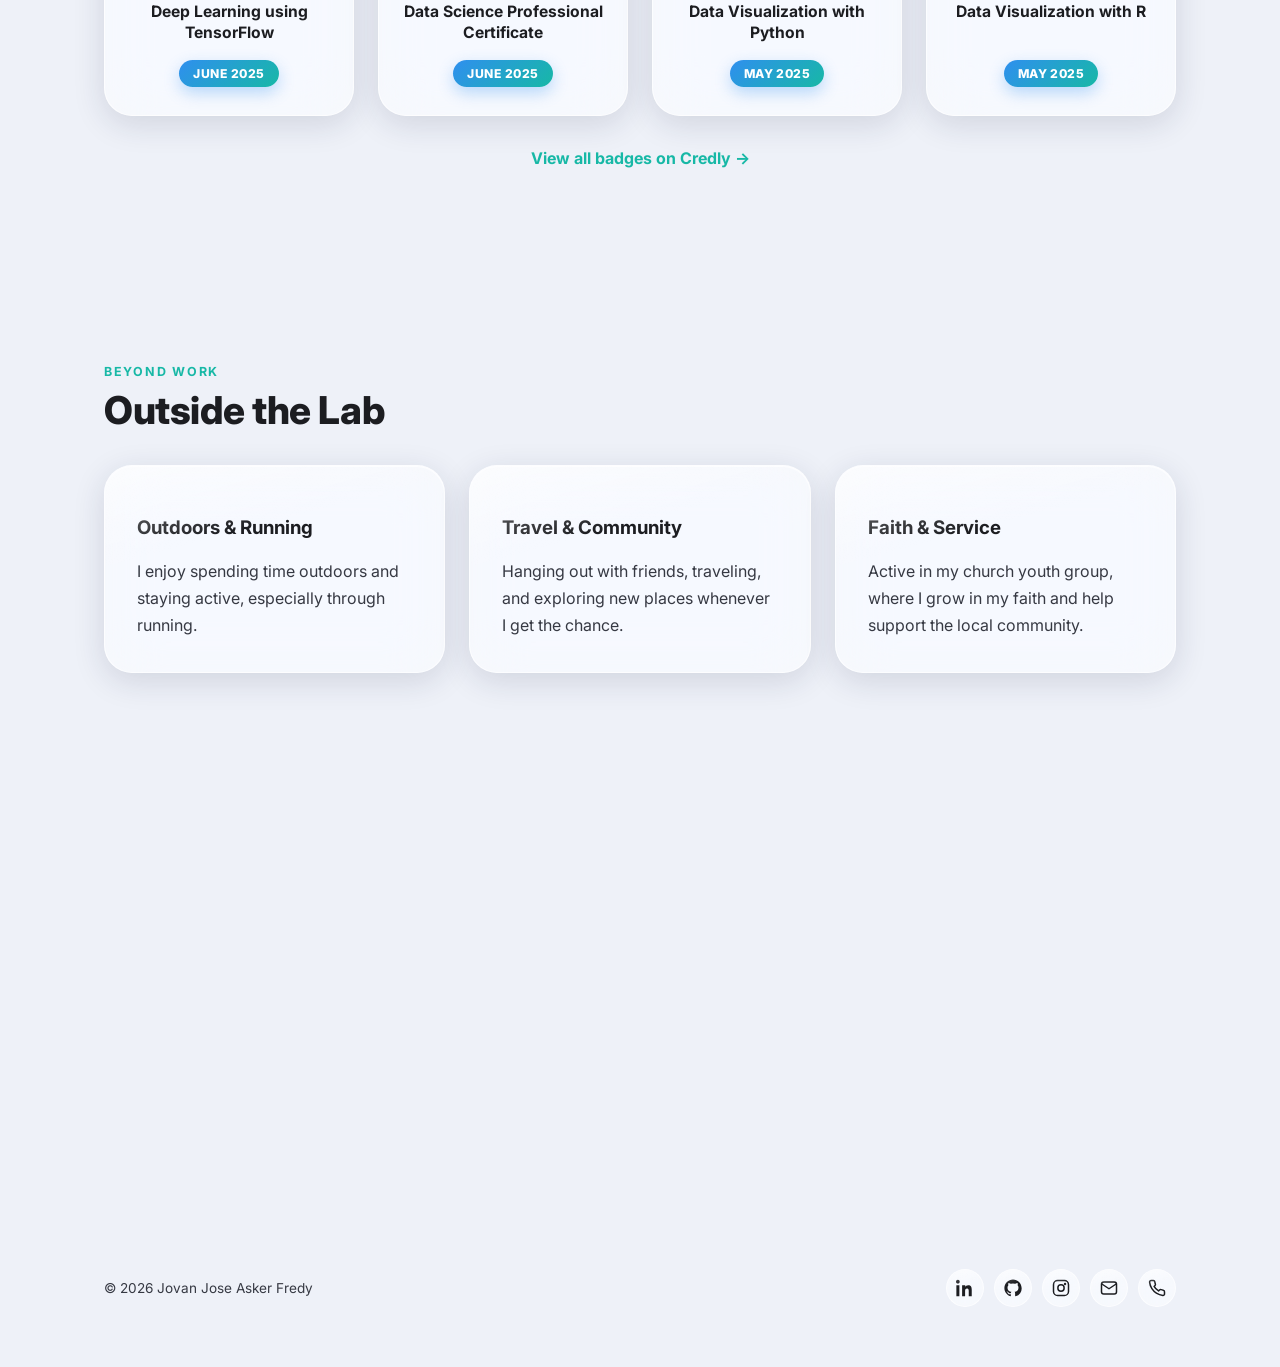
==== commit 328f2891: "Simplify footer copyright line Co-Authored-By: Claude Sonnet 5 <noreply@anthropic.com>" ====
--- a/index.html
+++ b/index.html
@@ -375,7 +375,7 @@
 
 <footer class="footer">
   <div class="container footer-inner">
-    <p>© <span id="year"></span> Jovan Jose Asker Fredy. Built with HTML, CSS &amp; JavaScript.</p>
+    <p>© <span id="year"></span> Jovan Jose Asker Fredy</p>
     <div class="social-row">
       <a class="icon-btn" href="https://www.linkedin.com/in/joseaskerfredy-jovan/" target="_blank" rel="noopener" aria-label="LinkedIn">
         <svg viewBox="0 0 24 24" fill="currentColor"><path d="M4.98 3.5C4.98 4.88 3.87 6 2.5 6S0 4.88 0 3.5 1.12 1 2.5 1s2.48 1.12 2.48 2.5zM.5 8.25h4V23h-4V8.25zM8.5 8.25h3.83v2.02h.05c.53-1 1.84-2.06 3.79-2.06 4.06 0 4.81 2.67 4.81 6.14V23h-4v-6.75c0-1.61-.03-3.68-2.24-3.68-2.25 0-2.6 1.75-2.6 3.56V23h-4V8.25z"/></svg>
